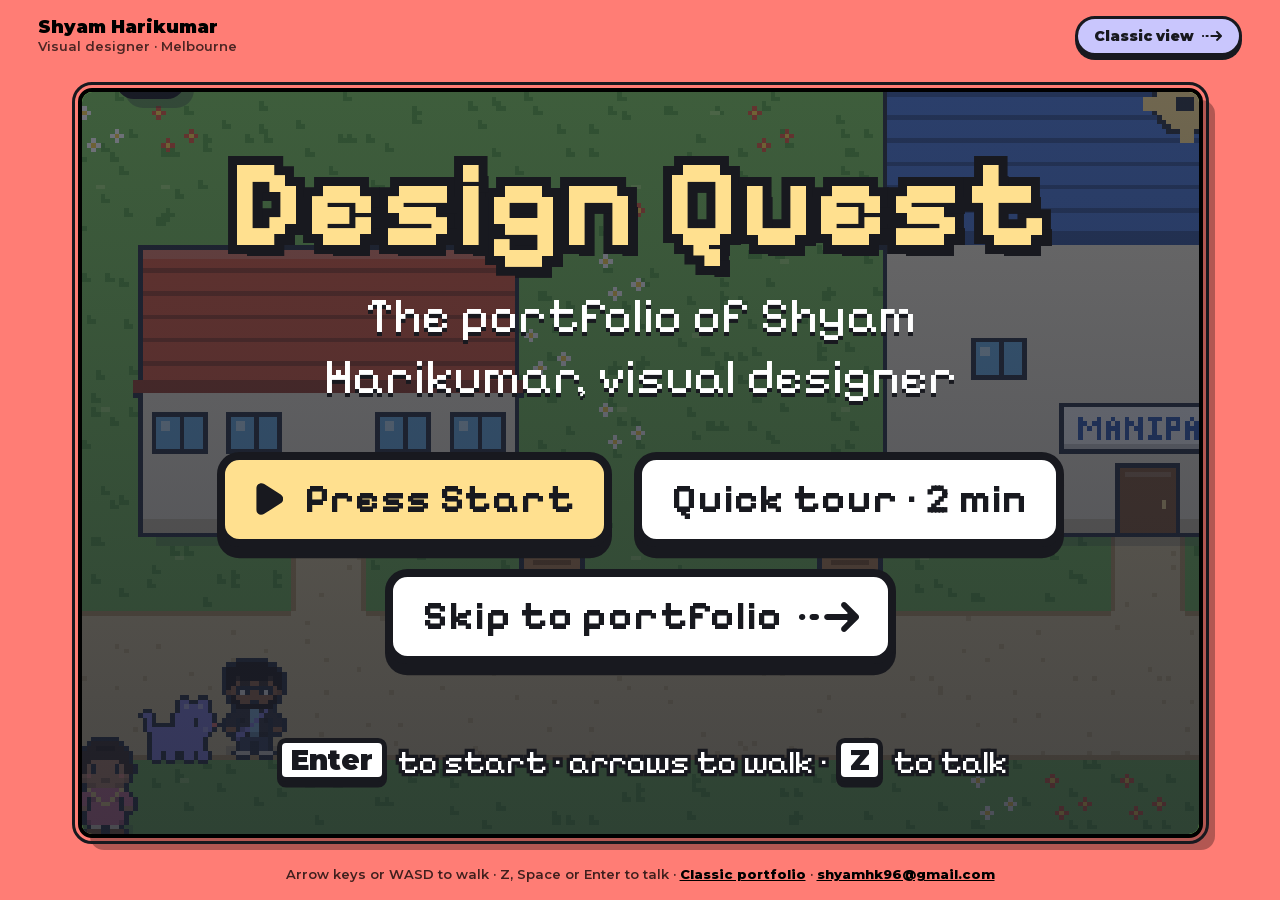
==== index.html @ b6334bf9 "V1" ====
<!doctype html>
<html lang="en">
<head>
  <meta charset="utf-8">
  <meta name="viewport" content="width=device-width, initial-scale=1">
  <title>Shyam Harikumar · Design Quest</title>
  <meta name="description" content="The portfolio of Shyam Harikumar, visual designer in Melbourne, as a top-down pixel-art RPG. Press Start to explore, or skip to the classic portfolio.">
  <meta property="og:title" content="Shyam Harikumar · Design Quest">
  <meta property="og:description" content="A visual designer's portfolio you can walk through. Press Start, or skip to the classic portfolio.">
  <link rel="preload" href="fonts/pixelify-latin.woff2" as="font" type="font/woff2" crossorigin>
  <link rel="preload" href="fonts/montserrat-latin.woff2" as="font" type="font/woff2" crossorigin>
  <link rel="icon" type="image/png" href="assets/favicon.png">
  <link rel="apple-touch-icon" href="assets/apple-touch-icon.png">
  <link rel="stylesheet" href="styles.css">
</head>
<body class="play-page">
  <header class="play-bar">
    <h1 class="play-name">Shyam Harikumar <span>Visual designer · Melbourne</span></h1>
    <a class="view-toggle view-toggle--inline" href="portfolio.html">Classic view <span class="ico-arrow" aria-hidden="true"></span></a>
  </header>

  <main class="play-main">
    <div class="rpg rpg--full" id="rpg" tabindex="0" aria-label="Design Quest, Shyam's portfolio as a game. Arrow keys or WASD to move, Z, Space or Enter to talk.">
      <div class="rpg__screen">
        <canvas width="240" height="160" aria-hidden="true"></canvas>
        <div class="rpg__place" aria-live="polite"><span class="rpg__place-name"></span><span class="rpg__place-years"></span></div>
        <div class="rpg__stamps" role="img"></div>
        <div class="rpg__dialog" hidden aria-live="polite">
          <span class="rpg__who"></span>
          <p class="rpg__text"></p>
          <span class="rpg__more" aria-hidden="true"><span class="ico ico--down" aria-hidden="true"></span></span>
        </div>
        <div class="rpg__title">
          <p class="rpg__logo">Design Quest</p>
          <p class="rpg__tag">The portfolio of Shyam Harikumar, visual designer</p>
          <div class="rpg__doors">
            <button class="rpg__door rpg__door--start" type="button"><span class="ico ico--right" aria-hidden="true"></span> Press Start</button>
            <a class="rpg__door rpg__door--skip" href="portfolio.html">Skip to portfolio <span class="ico-arrow" aria-hidden="true"></span></a>
          </div>
          <p class="rpg__keys"><kbd class="rpg__key">Enter</kbd> to start · arrows to walk · <kbd class="rpg__key">Z</kbd> to talk</p>
        </div>
        <div class="rpg__end" hidden>
          <p class="rpg__logo">Journey complete!</p>
          <p class="rpg__tag"><span class="rpg__end-count"></span> · 2015 <span class="ico-arrow" aria-hidden="true"></span> Now</p>
          <div class="rpg__end-actions">
            <a class="btn" href="portfolio.html#contact">Get in touch</a>
            <a class="btn" href="portfolio.html#work">See the work</a>
            <button class="btn rpg__replay" type="button">Play again</button>
          </div>
        </div>
      </div>
      <div class="rpg__pad" aria-hidden="true">
        <div class="rpg__dpad">
          <button type="button" tabindex="-1" data-pad="up" class="is-up"><span class="ico" aria-hidden="true"></span></button>
          <button type="button" tabindex="-1" data-pad="left" class="is-left"><span class="ico ico--left" aria-hidden="true"></span></button>
          <button type="button" tabindex="-1" data-pad="right" class="is-right"><span class="ico ico--right" aria-hidden="true"></span></button>
          <button type="button" tabindex="-1" data-pad="down" class="is-down"><span class="ico ico--down" aria-hidden="true"></span></button>
        </div>
        <button type="button" tabindex="-1" data-pad="a" class="rpg__a">A</button>
      </div>
    </div>
    <noscript><p class="play-noscript">This page is a small game. <a href="portfolio.html">View the classic portfolio</a> instead.</p></noscript>
  </main>

  <footer class="play-foot">
    <p>Arrow keys or WASD to walk · Z, Space or Enter to talk · <a href="portfolio.html">Classic portfolio</a> · <a href="mailto:shyamhk96@gmail.com">shyamhk96@gmail.com</a></p>
  </footer>

  <script src="sprites.js"></script>
  <script src="rpg.js"></script>
  <script>
    /* Front door: focus the game so Enter starts it right away */
    (function () {
      var rpg = document.getElementById('rpg');
      var start = document.querySelector('.rpg__door--start');
      try { rpg.focus({ preventScroll: true }); } catch (e) {}
      start.addEventListener('click', function (e) {
        e.stopPropagation();
        rpg.focus({ preventScroll: true });
        window.__designQuest && window.__designQuest.start();
      });
    })();
  </script>
</body>
</html>
---- styles.css ----
/* Shyam Harikumar — portfolio
   Built from the "Portfolio 2025 – Final" Figma file (1440px desktop frame).
   Every size is written in design pixels × --u, so the site matches Figma
   exactly at 1440px and scales down proportionally on smaller screens. */

@font-face {
  font-family: "Montserrat";
  font-style: normal;
  font-weight: 500 900;
  font-display: swap;
  src: url("fonts/montserrat-latin.woff2") format("woff2");
}

:root {
  --u: clamp(0.3px, calc((100vw - 40px) / 1180), 1px);

  --salmon: #ff7d75;
  --butter: #ffe08f;
  --cream: #fcf4d6;
  --ink: #18191f;
  --ink-2: #211814;
  --heading-grey: #3a3a3b;
  --lavender: #928cf8;
  --lilac: #c9c6fd;
  --novo-orange: #ff4f00;
  --white: #ffffff;

  --card-shadow: calc(19.5 * var(--u)) calc(16.2 * var(--u)) 0 0 rgba(52, 52, 51, 0.35);
  --page-shadow: calc(13.9 * var(--u)) calc(13.9 * var(--u)) 0 0 rgba(0, 0, 0, 0.35);
}

*,
*::before,
*::after { box-sizing: border-box; }

html { scroll-behavior: smooth; }
@media (prefers-reduced-motion: reduce) {
  html { scroll-behavior: auto; }
  *, *::before, *::after { transition: none !important; }
}

body {
  margin: 0;
  background: var(--salmon);
  color: #000;
  font-family: "Montserrat", system-ui, sans-serif;
  -webkit-font-smoothing: antialiased;
  overflow-x: hidden;
}

img { display: block; max-width: 100%; }
h1, h2, h3, p { margin: 0; }
a { color: inherit; }

:focus-visible {
  outline: 3px solid var(--ink);
  outline-offset: 4px;
  border-radius: 6px;
}

.skip {
  position: absolute; left: -9999px; top: 0;
  background: var(--white); padding: 8px 12px; z-index: 10;
}
.skip:focus { left: 8px; top: 8px; }

/* ---------- Buttons: chunky arcade-cabinet buttons ----------
   Rest: sits on a deep solid base (--depth).
   Hover: lights up lavender and hops with a springy overshoot.
   Press: slams all the way down instantly and squashes, then
   springs back on release. Arrows blink like "insert coin". */
.btn {
  --depth: max(4px, calc(6.5 * var(--u)));
  --spring: cubic-bezier(0.34, 1.8, 0.64, 1);
  position: relative;
  display: inline-flex;
  align-items: center;
  justify-content: center;
  gap: calc(22 * var(--u));
  width: calc(315 * var(--u));
  height: calc(76 * var(--u));
  padding: 0 calc(16 * var(--u));
  background: var(--white);
  border: calc(4 * var(--u)) solid var(--ink);
  border-radius: calc(11 * var(--u));
  box-shadow:
    0 var(--depth) 0 var(--ink),
    inset 0 calc(var(--depth) * -0.55) 0 rgba(24, 25, 31, 0.08);
  font: 900 calc(31.5 * var(--u)) / 1 "Montserrat", sans-serif;
  color: #000;
  text-decoration: none;
  white-space: nowrap;
  cursor: pointer;
  user-select: none;
  -webkit-tap-highlight-color: transparent;
  transition:
    transform 0.32s var(--spring),
    box-shadow 0.32s var(--spring),
    background-color 0.08s steps(1);
}
.btn:hover,
.btn:focus-visible {
  background: #c9c6fd;
  transform: translateY(calc(var(--depth) * -0.45));
  box-shadow:
    0 calc(var(--depth) * 1.45) 0 var(--ink),
    inset 0 calc(var(--depth) * -0.55) 0 rgba(24, 25, 31, 0.12);
  animation: arcade-hop 0.42s var(--spring);
}
.btn:active {
  background: #aaa5fb;
  transform: translateY(var(--depth)) scale(1.02, 0.96);
  box-shadow:
    0 0 0 var(--ink),
    inset 0 calc(var(--depth) * 0.5) 0 rgba(24, 25, 31, 0.14);
  animation: none;
  transition: none;
}
.btn:hover .btn__back,
.btn:focus-visible .btn__back { animation: arcade-blink 0.6s steps(1) infinite; }

@keyframes arcade-hop {
  0%   { transform: translateY(0); }
  40%  { transform: translateY(calc(var(--depth) * -0.9)); }
  100% { transform: translateY(calc(var(--depth) * -0.45)); }
}
@keyframes arcade-blink {
  0%, 100% { opacity: 1; }
  50%      { opacity: 0.2; }
}
@media (prefers-reduced-motion: reduce) {
  .btn, .btn .btn__back, .type-char::after { animation: none !important; }
}
.btn--wide { width: calc(360 * var(--u)); height: calc(78 * var(--u)); font-size: calc(32.5 * var(--u)); }
.btn__back {
  width: calc(30 * var(--u));
  height: auto;
  transform: rotate(-90deg);
}
.btn__next { transform: rotate(90deg); }

/* ---------- Outlined display headings ("Hey there, I'm Shyam.") ---------- */
.outlined {
  color: var(--white);
  font-weight: 800;
  -webkit-text-stroke: calc(7 * var(--u)) #000;
  paint-order: stroke fill;
  text-shadow: calc(2.5 * var(--u)) calc(3 * var(--u)) 0 #000;
  letter-spacing: 0.005em;
}

/* ---------- Home ---------- */
.nav {
  display: flex;
  justify-content: space-between;
  gap: calc(24 * var(--u));
  width: min(calc(100% - 32px), calc(1020 * var(--u)));
  margin: 0 auto;
  padding-top: calc(70 * var(--u));
}
.nav .btn { flex: 0 1 calc(315 * var(--u)); }

.stack {
  display: flex;
  flex-direction: column;
  align-items: center;
  padding: calc(77 * var(--u)) 0 calc(110 * var(--u));
}

.card {
  position: relative;
  width: calc(1020 * var(--u));
  background: var(--butter);
  border: calc(4.06 * var(--u)) solid #000;
  border-radius: calc(13 * var(--u));
  box-shadow: var(--card-shadow);
  scroll-margin-top: calc(40 * var(--u));
}
.card + .card { margin-top: calc(121 * var(--u)); }

/* Hero */
.hero {
  min-height: calc(772 * var(--u));
  padding: calc(145 * var(--u)) calc(52 * var(--u)) calc(78 * var(--u)) calc(44 * var(--u));
  display: grid;
  grid-template-columns: 1fr calc(400 * var(--u));
  grid-template-rows: auto auto;
  column-gap: calc(40 * var(--u));
  /* dot texture: 19.5px dots every 71.5px × 76.4px, 5% ink */
  background-image: radial-gradient(circle at center, rgba(33, 24, 20, 0.05) calc(9.75 * var(--u)), transparent calc(10.25 * var(--u)));
  background-size: calc(71.5 * var(--u)) calc(76.4 * var(--u));
  background-position: calc(-26 * var(--u)) calc(-8 * var(--u));
}
.hero__text { align-self: center; }
.hero__title {
  font-size: calc(74.2 * var(--u));
  line-height: 1.22;
}
.hero__title > span { display: block; white-space: nowrap; }

/* Typing effect: letters keep their space while hidden, so nothing shifts */
.type-char { position: relative; }
.hero__title.is-typing .type-char:not(.is-shown) { visibility: hidden; }
.type-char.is-caret::after {
  content: "";
  position: absolute;
  left: calc(100% + 0.08em);
  top: 0.14em;
  width: 0.2em;
  height: 0.86em;
  background: var(--white);
  border: calc(3.5 * var(--u)) solid #000;
  box-shadow: calc(2.5 * var(--u)) calc(3 * var(--u)) 0 #000;
  animation: caret-blink 0.9s steps(1) infinite;
}
@keyframes caret-blink { 0%, 100% { opacity: 1; } 50% { opacity: 0; } }
.hero__title.is-typing .type-char.is-caret::after { animation: none; }
.hero__sub {
  margin-top: calc(40 * var(--u));
  font-weight: 700;
  font-size: calc(26.1 * var(--u));
  line-height: 1.22;
}
/* Signature squircle: photo clipped to a squircle, a lavender squircle
   offset behind it, both with the site's black outline. */
.hero__photo {
  display: block;
  width: calc(400 * var(--u));
  height: calc(400 * var(--u));
  overflow: visible;
  align-self: center;
}
.hero__photo-back { fill: var(--lavender); stroke: #000; stroke-width: 4; stroke-linejoin: round; }
.hero__photo-edge { fill: none; stroke: #000; stroke-width: 4; stroke-linejoin: round; }

/* Peekaboo cat along the bottom edge of the hero card */
.hero { overflow: hidden; }
.peek-cat {
  --tilt: 0deg;
  position: absolute;
  bottom: 0;
  left: 10%;
  z-index: 1;
  width: max(58px, calc(96 * var(--u)));
  height: max(58px, calc(96 * var(--u)));
  transform: translateY(105%);
  pointer-events: none;
  cursor: pointer;
}
.peek-cat__svg { display: block; width: 100%; height: 100%; transform: rotate(var(--tilt)); transform-origin: 50% 100%; overflow: visible; }
.peek-cat .cat-eyes-happy { opacity: 0; }
.peek-cat.is-peeking { pointer-events: auto; animation: cat-peek 3.4s cubic-bezier(0.34, 1.4, 0.64, 1) forwards; }
.peek-cat.is-peeking .cat-eyes-open { animation: cat-look 3.4s ease-in-out forwards; transform-box: fill-box; transform-origin: center; }
.peek-cat__bubble {
  position: absolute;
  left: 50%;
  top: -30%;
  margin-left: -2.2em;
  padding: 3px 9px;
  background: var(--white);
  border: 2.5px solid #000;
  border-radius: 10px;
  box-shadow: 2px 3px 0 #000;
  font-weight: 900;
  font-size: max(11px, calc(15 * var(--u)));
  white-space: nowrap;
  opacity: 0;
  transform: scale(0.4);
  transform-origin: 50% 100%;
}
/* clicked: says meow and ducks out fast */
.peek-cat.is-shy { animation: cat-duck 0.9s cubic-bezier(0.5, 0, 0.7, 0.4) forwards; }
.peek-cat.is-shy .cat-eyes-open { opacity: 0; }
.peek-cat.is-shy .cat-eyes-happy { opacity: 1; }
.peek-cat.is-shy .peek-cat__bubble { animation: bubble-pop 0.9s ease-out forwards; }

@keyframes cat-peek {
  0%   { transform: translateY(105%); }
  14%  { transform: translateY(24%); }
  20%  { transform: translateY(30%); }
  78%  { transform: translateY(30%); }
  84%  { transform: translateY(22%); }
  100% { transform: translateY(105%); }
}
@keyframes cat-look {
  0%, 26%   { transform: translate(0, 0) scaleY(1); }
  34%, 44%  { transform: translate(-3px, 0) scaleY(1); }
  52%, 60%  { transform: translate(3px, 0) scaleY(1); }
  64%       { transform: translate(0, 0) scaleY(1); }
  66%       { transform: translate(0, 0) scaleY(0.1); }
  68%, 100% { transform: translate(0, 0) scaleY(1); }
}
@keyframes cat-duck {
  0%   { transform: translateY(30%); }
  35%  { transform: translateY(18%); }
  100% { transform: translateY(105%); }
}
@keyframes bubble-pop {
  0%   { opacity: 0; transform: scale(0.4); }
  20%  { opacity: 1; transform: scale(1.05); }
  70%  { opacity: 1; transform: scale(1); }
  100% { opacity: 0; transform: scale(1) translateY(-6px); }
}
.hero__cta { position: relative; z-index: 2; }
.hero__text, .hero__photo { position: relative; z-index: 2; }

.hero__cta {
  grid-column: 1 / -1;
  justify-self: center;
  margin-top: calc(84 * var(--u));
  margin-left: calc(12 * var(--u));
}

/* About + experience */
.about {
  padding: calc(60 * var(--u)) calc(70 * var(--u)) calc(61 * var(--u)) calc(46 * var(--u));
  display: flex;
  flex-direction: column;
}
.section-title {
  font-size: calc(48.7 * var(--u));
  line-height: 1.2;
}
.about__bio {
  margin-top: calc(20 * var(--u));
  max-width: calc(896 * var(--u));
  font-weight: 600;
  font-size: calc(22.7 * var(--u));
  line-height: 1.3;
}
.about .section-title + .timeline { margin-top: calc(26 * var(--u)); }
.about__bio + .section-title { margin-top: calc(66 * var(--u)); }
.timeline + .section-title { margin-top: calc(62 * var(--u)); }
.timeline {
  list-style: none;
  margin: 0;
  padding: 0;
  display: flex;
  flex-direction: column;
  gap: calc(43 * var(--u));
}
.timeline li {
  position: relative;
  padding-left: calc(32 * var(--u));
}
.timeline li::before {
  content: "";
  position: absolute;
  left: 0;
  top: calc(17 * var(--u));
  width: calc(17 * var(--u));
  height: calc(17 * var(--u));
  background: url("assets/squircle.svg") center / contain no-repeat;
}
.timeline h3 {
  font-weight: 800;
  font-size: calc(39 * var(--u));
  line-height: 1.22;
}
.timeline p {
  margin-top: calc(18 * var(--u));
  font-weight: 600;
  font-size: calc(26 * var(--u));
  line-height: 1.22;
}
.about__cta { align-self: center; margin-top: calc(100 * var(--u)); }

/* Work */
.work {
  padding: calc(70 * var(--u)) 0 calc(96 * var(--u));
  display: flex;
  flex-direction: column;
  align-items: center;
  gap: calc(50 * var(--u));
}
.project {
  width: calc(849 * var(--u));
  min-height: calc(601 * var(--u));
  background: var(--cream);
  border: calc(3.17 * var(--u)) solid var(--ink);
  border-bottom-width: calc(7.92 * var(--u));
  border-radius: calc(12.7 * var(--u));
  padding: calc(34 * var(--u)) calc(16 * var(--u)) calc(36 * var(--u));
  display: flex;
  flex-direction: column;
  align-items: center;
  text-align: center;
}
.project__title {
  font-weight: 800;
  font-size: calc(42.8 * var(--u));
  line-height: 1.1;
  color: var(--ink);
  white-space: normal; text-wrap: balance;
}
.project__rule {
  width: calc(393 * var(--u));
  height: calc(4.75 * var(--u));
  margin-top: calc(18 * var(--u));
  border-radius: calc(12.7 * var(--u));
  background: #000;
}
.project__art {
  flex: 1;
  width: 100%;
  min-height: calc(280 * var(--u));
  display: flex;
  align-items: center;
  justify-content: center;
}
.project__desc {
  font-weight: 600;
  font-size: calc(28.5 * var(--u));
  line-height: 1.1;
}
.project .btn { margin-top: calc(34 * var(--u)); }

.art-novo { width: calc(445.4 * var(--u)); }
.art-elo {
  display: flex;
  align-items: center;
  justify-content: space-between;
  width: calc(700 * var(--u));
}
.art-elo__old { width: calc(147.5 * var(--u)); }
.art-elo__arrow { width: calc(100 * var(--u)); }
.art-elo__new { width: calc(164 * var(--u)); }
.art-1w { width: calc(514.7 * var(--u)); }

.to-top { margin-top: calc(120 * var(--u)); }

/* Contact */
.contact {
  padding: calc(60 * var(--u)) calc(70 * var(--u)) calc(70 * var(--u)) calc(46 * var(--u));
}
.contact__lead {
  margin-top: calc(20 * var(--u));
  max-width: calc(820 * var(--u));
  font-weight: 600;
  font-size: calc(22.7 * var(--u));
  line-height: 1.3;
}
.contact__row {
  margin-top: calc(44 * var(--u));
  display: flex;
  flex-wrap: wrap;
  gap: calc(28 * var(--u));
}
.contact__row { align-items: center; }
.contact__email {
  display: inline-flex;
  align-items: center;
  height: calc(76 * var(--u));
  padding: 0 calc(28 * var(--u));
  background: var(--cream);
  border: calc(4.66 * var(--u)) dashed var(--ink);
  border-radius: calc(12.4 * var(--u));
  font-weight: 800;
  font-size: calc(32 * var(--u));
  user-select: all;
  overflow-wrap: anywhere;
}
.contact__row .btn { width: auto; padding: 0 calc(34 * var(--u)); font-size: calc(27 * var(--u)); }
.contact__note { min-height: 1.3em; margin-top: calc(12 * var(--u)); font-weight: 600; font-size: max(13px, calc(20 * var(--u))); }
.contact__note:empty { display: none; }
.contact__meta {
  margin-top: calc(36 * var(--u));
  font-weight: 700;
  font-size: calc(26 * var(--u));
}

.footer {
  padding: 0 16px calc(60 * var(--u));
  display: flex;
  flex-direction: column;
  align-items: center;
  gap: 12px;
  font-weight: 600;
  font-size: max(13px, calc(18 * var(--u)));
}
/* ---------- Coin slot (opens Squircle Runner) ---------- */
.coinslot {
  display: flex;
  flex-direction: column;
  align-items: center;
  gap: 32px;
  padding: 6px 10px 4px;
  background: none;
  border: 0;
  border-radius: 14px;
  color: #000;
  font: inherit;
  cursor: pointer;
  -webkit-tap-highlight-color: transparent;
}
.coinslot__label {
  position: relative;
  height: 1.2em;
  font-weight: 900;
  font-size: 13px;
  letter-spacing: 0.16em;
  text-transform: uppercase;
}
.coinslot__insert { animation: caret-blink 1.1s steps(1) infinite; }
.coinslot__credit { position: absolute; left: 50%; top: 0; transform: translateX(-50%); white-space: nowrap; opacity: 0; color: var(--ink); }
.coinslot__machine { position: relative; display: block; width: 180px; height: 124px; }
.coinslot__cat {
  position: absolute; left: 44px; top: -14px; width: 76px; height: 76px;
  transition: transform 0.35s cubic-bezier(0.34, 1.8, 0.64, 1);
}
.coinslot__cat .cat-eyes-open { transition: transform 0.2s ease; }
.coinslot__cat .cat-eyes-happy { opacity: 0; }
.coinslot__plate { position: absolute; left: 36px; top: 30px; width: 92px; height: 96px; z-index: 1; }
.coinslot__slot { transition: fill 0.1s steps(1); }
.coinslot__coin {
  position: absolute; left: 132px; top: 56px; width: 44px; height: 44px; z-index: 2;
  animation: coin-bob 1.6s ease-in-out infinite;
}

.coinslot:hover .coinslot__coin,
.coinslot:focus-visible .coinslot__coin { animation: coin-itch 0.5s ease-in-out infinite; }
.coinslot:hover .cat-eyes-open,
.coinslot:focus-visible .cat-eyes-open { transform: translate(2px, 1px); }
.coinslot:hover .coinslot__cat,
.coinslot:focus-visible .coinslot__cat { transform: translateY(-4px); }

.coinslot.is-inserting .coinslot__coin { animation: coin-insert 0.62s cubic-bezier(0.5, 0, 0.6, 1) forwards; }
.coinslot.is-inserting .coinslot__insert { animation: none; opacity: 0; }
.coinslot.is-credit .coinslot__credit { opacity: 1; animation: caret-blink 0.25s steps(1) 3; }
.coinslot.is-credit .coinslot__slot { fill: var(--lavender); }
.coinslot.is-credit .coinslot__cat { transform: translateY(-18px) rotate(-4deg); }
.coinslot.is-credit .cat-eyes-open { opacity: 0; }
.coinslot.is-credit .cat-eyes-happy { opacity: 1; }
.coinslot.is-returning .coinslot__coin { animation: coin-return 0.55s cubic-bezier(0.34, 1.8, 0.64, 1); }

@keyframes coin-bob {
  0%, 100% { transform: translateY(0) rotate(0); }
  50% { transform: translateY(-5px) rotate(6deg); }
}
@keyframes coin-itch {
  0%, 100% { transform: translate(-6px, -3px) rotate(-10deg); }
  50% { transform: translate(-10px, -5px) rotate(4deg); }
}
@keyframes coin-insert {
  0%   { transform: translate(0, 0) rotate(0) scale(1, 1); opacity: 1; }
  40%  { transform: translate(-70px, -34px) rotate(-12deg) scale(1, 1); opacity: 1; }
  58%  { transform: translate(-70px, -30px) rotate(0) scale(0.14, 1); opacity: 1; }
  100% { transform: translate(-70px, 10px) rotate(0) scale(0.14, 0.2); opacity: 0; }
}
@keyframes coin-return {
  0%   { transform: translate(-70px, 10px) scale(0.3); opacity: 0; }
  100% { transform: translate(0, 0) scale(1); opacity: 1; }
}
@media (prefers-reduced-motion: reduce) {
  .coinslot *, .coinslot { animation: none !important; transition: none !important; }
}

/* ---------- Squircle Runner pop-up ---------- */
.arcade {
  width: min(780px, calc(100vw - 32px));
  max-width: none;
  padding: 18px 20px 16px;
  background: var(--butter);
  color: #000;
  border: 4px solid #000;
  border-radius: 14px;
  box-shadow: 12px 12px 0 0 rgba(0, 0, 0, 0.35);
}
.arcade::backdrop { background: rgba(24, 25, 31, 0.55); }
.arcade__head {
  display: flex;
  align-items: center;
  justify-content: space-between;
  gap: 12px;
  margin-bottom: 14px;
}
.arcade__title { font-size: clamp(22px, 4vw, 32px); -webkit-text-stroke: 5px #000; }
.arcade .arcade__close { width: auto; min-width: 0; height: 42px; padding: 0 18px; font-size: 16px; border-width: 3px; border-radius: 9px; --depth: 4px; }
.arcade__screen {
  display: block;
  width: 100%;
  aspect-ratio: 720 / 270;
  border: 3px solid #000;
  border-radius: 10px;
  background: var(--butter);
  touch-action: none;
  cursor: pointer;
  background: #4ec0ca;
}
.arcade__screen:focus-visible { outline: 3px solid var(--ink); outline-offset: 3px; }
.arcade__help { margin-top: 12px; font-weight: 600; font-size: 14px; line-height: 1.4; }

/* ---------- Case study pages ---------- */
.case {
  width: calc(1176 * var(--u));
  margin: 0 auto;
  padding: calc(67 * var(--u)) 0 calc(140 * var(--u));
}
.case__top { margin-left: calc(-3 * var(--u)); }
.sheet {
  margin-top: calc(106 * var(--u));
  width: calc(1169 * var(--u));
  background: var(--white);
  border: calc(4.63 * var(--u)) solid var(--ink-2);
  border-radius: calc(14.8 * var(--u));
  box-shadow: var(--page-shadow);
  padding: calc(59 * var(--u)) calc(30 * var(--u)) calc(110 * var(--u)) calc(30 * var(--u));
}
.sheet__title {
  margin-left: calc(-4 * var(--u));
  font-weight: 800;
  font-size: calc(51.9 * var(--u));
  line-height: 1.22;
  color: var(--heading-grey);
}
.sheet p {
  font-weight: 500;
  font-size: calc(25.9 * var(--u));
  line-height: 1.3;
  max-width: calc(1108 * var(--u));
}
.sheet__title + p { margin-top: calc(32 * var(--u)); }
.sheet h2 {
  margin-top: calc(58 * var(--u));
  font-weight: 600;
  font-size: calc(44.5 * var(--u));
  line-height: 1.3;
}
.sheet h2 + p { margin-top: calc(28 * var(--u)); }
.sheet .caption {
  text-align: center;
  font-weight: 600;
  font-size: calc(44.5 * var(--u));
  line-height: 1.3;
  max-width: none;
}
.case__bottom {
  display: flex;
  justify-content: center;
  flex-wrap: wrap;
  gap: calc(28 * var(--u));
  margin-top: calc(73 * var(--u));
}

/* Novo */
.competitors {
  margin: calc(56 * var(--u)) auto 0;
  width: calc(842 * var(--u));
  display: grid;
  grid-template-columns: 1fr 1fr;
  row-gap: calc(34 * var(--u));
  column-gap: calc(40 * var(--u));
}
.competitors figure {
  margin: 0;
  display: flex;
  flex-direction: column;
  align-items: center;
  justify-content: flex-end;
  gap: calc(10 * var(--u));
}
.competitors figcaption {
  font-weight: 600;
  font-size: calc(24.9 * var(--u));
  line-height: 1.8;
}
.competitors .c-google img { width: calc(137 * var(--u)); }
.competitors .c-inshorts img { width: calc(470 * var(--u)); }
.competitors .c-flipboard img { width: calc(447 * var(--u)); }
.competitors .c-apple img { width: calc(130 * var(--u)); }

.initial-logos {
  margin: calc(90 * var(--u)) auto 0;
  width: calc(725 * var(--u));
  display: grid;
  grid-template-columns: 1fr 1fr;
  column-gap: calc(179 * var(--u));
  row-gap: calc(143 * var(--u));
  align-items: center;
}
.initial-logos img { width: 100%; }

.final-logos {
  margin: calc(84 * var(--u)) auto 0;
  display: flex;
  flex-direction: column;
  align-items: center;
  gap: calc(61 * var(--u));
}
.final-logos div {
  width: calc(422.6 * var(--u));
  height: calc(167.8 * var(--u));
  display: flex;
  align-items: center;
  justify-content: center;
}
.final-logos .is-outline { border: calc(3.13 * var(--u)) solid var(--novo-orange); }
.final-logos .is-filled { background: var(--novo-orange); }
.final-logos img { width: calc(340.6 * var(--u)); }

/* Impact tiles (metrics from the PDF case studies) */
.impact {
  margin-top: calc(36 * var(--u));
  display: grid;
  grid-template-columns: 1fr 1fr;
  gap: calc(36 * var(--u));
}
.stat {
  background: var(--butter);
  border: calc(3.17 * var(--u)) solid var(--ink);
  border-bottom-width: calc(7.92 * var(--u));
  border-radius: calc(12.7 * var(--u));
  padding: calc(30 * var(--u)) calc(32 * var(--u)) calc(34 * var(--u));
}
.stat__big {
  display: block;
  font-size: calc(74 * var(--u));
  line-height: 1.1;
}
.sheet .stat p { margin-top: calc(16 * var(--u)); font-weight: 600; font-size: calc(24 * var(--u)); }

/* 1Weather */
.w-logo { width: calc(647 * var(--u)); margin: calc(72 * var(--u)) auto 0; }
.walls {
  margin: calc(90 * var(--u)) auto 0;
  width: calc(1032 * var(--u));
  display: grid;
  grid-template-columns: 1fr 1fr;
  gap: calc(10 * var(--u));
}
.walls img {
  width: 100%;
  aspect-ratio: 511 / 287;
  object-fit: cover;
  box-shadow: 0 0 calc(18.6 * var(--u)) calc(8.1 * var(--u)) rgba(0, 0, 0, 0.05);
}
.posters {
  margin: calc(152 * var(--u)) auto 0;
  display: grid;
  grid-template-columns: repeat(3, 1fr);
  gap: calc(37 * var(--u));
}
.posters img {
  width: 100%;
  aspect-ratio: 345 / 489;
  object-fit: cover;
  box-shadow: 0 0 calc(5.8 * var(--u)) 0 rgba(0, 0, 0, 0.25);
}

/* Elo Live */
.elo-old { width: calc(720 * var(--u)); margin: calc(78 * var(--u)) auto 0; }
.elo-new { width: calc(850 * var(--u)); margin: calc(50 * var(--u)) auto 0; }
.elo-variants { width: calc(1065 * var(--u)); margin: calc(66 * var(--u)) auto 0; }
.sheet .caption { margin-top: calc(40 * var(--u)); }

/* ---------- Phones ---------- */
@media (max-width: 700px) {
  :root { --u: calc((100vw - 32px) / 1020); }

  .nav { padding: 20px 0 0; gap: 8px; width: calc(100% - 32px); }
  .nav .btn { flex: 1 1 0; min-width: 0; width: auto; height: 40px; font-size: 12.5px; border-width: 3px; border-radius: 10px; padding: 0 6px; }

  .stack { padding: 28px 16px 56px; }
  .card { width: 100%; border-width: 3px; border-radius: 12px; box-shadow: 8px 7px 0 0 rgba(52, 52, 51, 0.35); }
  .card + .card { margin-top: 40px; }

  .btn { width: auto; min-width: 170px; max-width: 100%; height: 46px; font-size: 17px; border-width: 2.5px; border-radius: 9px; padding: 0 20px; --depth: 4px; gap: 10px; }
  .btn--wide { width: auto; height: 46px; font-size: 17px; }
  .btn__back { width: 13px; }

  .outlined { -webkit-text-stroke: 5px #000; text-shadow: 2px 2px 0 #000; }

  .hero {
    min-height: 0;
    padding: 28px 20px 30px;
    grid-template-columns: 1fr;
    row-gap: 28px;
    background-size: 36px 38px;
    background-image: radial-gradient(circle at center, rgba(33, 24, 20, 0.05) 5px, transparent 5.5px);
  }
  .hero__photo { order: -1; width: 230px; height: 230px; justify-self: center; }
  .hero__title { font-size: 40px; text-align: center; }
  .type-char.is-caret::after { border-width: 2px; box-shadow: 1.5px 1.5px 0 #000; }
  .hero__sub { font-size: 16px; margin-top: 14px; text-align: center; }
  .hero__cta { margin: 6px 0 0; }

  .about, .contact { padding: 26px 20px 30px; }
  .section-title { font-size: 30px; }
  .about__bio, .contact__lead { font-size: 15px; margin-top: 12px; }
  .about__bio + .section-title, .timeline + .section-title { margin-top: 34px; }
  .about .section-title + .timeline { margin-top: 16px; }
  .timeline { gap: 20px; }
  .timeline li { padding-left: 20px; }
  .timeline li::before { top: 7px; width: 11px; height: 11px; }
  .timeline h3 { font-size: 20px; }
  .timeline p { font-size: 14px; margin-top: 4px; }
  .about__cta { margin-top: 34px; }

  .work { padding: 20px 14px 24px; gap: 20px; }
  .project { width: 100%; min-height: 0; padding: 22px 14px 24px; border-width: 2.5px; border-bottom-width: 6px; border-radius: 10px; }
  .project__title { font-size: 20px; white-space: normal; }
  .project__rule { width: 60%; height: 3px; margin-top: 12px; }
  .project__art { min-height: 150px; }
  .art-novo { width: 62%; }
  .art-elo { width: 86%; }
  .art-1w { width: 72%; }
  .project__desc { font-size: 15px; line-height: 1.3; }
  .project .btn { margin-top: 18px; }
  .to-top { margin-top: 44px; }

  .contact__row { gap: 12px; margin-top: 22px; }
  .contact__row .btn { font-size: 15px; min-width: 0; padding: 0 18px; }
  .contact__email { height: auto; min-height: 44px; padding: 10px 14px; border-width: 2.5px; border-radius: 10px; font-size: 16px; }
  .contact__meta { font-size: 15px; margin-top: 18px; }

  .case { width: auto; padding: 20px 16px 56px; }
  .case__top { margin: 0; }
  .sheet { width: 100%; margin-top: 24px; border-width: 3px; border-radius: 12px; box-shadow: 7px 7px 0 0 rgba(0, 0, 0, 0.35); padding: 26px 18px 44px; }
  .sheet__title { font-size: 26px; margin-left: 0; }
  .sheet p { font-size: 15px; }
  .sheet__title + p { margin-top: 14px; }
  .sheet h2 { font-size: 22px; margin-top: 32px; }
  .sheet h2 + p { margin-top: 10px; }
  .sheet .caption { font-size: 20px; margin-top: 16px; }

  .competitors { width: 100%; margin-top: 28px; row-gap: 24px; column-gap: 16px; }
  .competitors figcaption { font-size: 13px; }
  .competitors .c-google img { width: 64px; }
  .competitors .c-inshorts img { width: 100%; }
  .competitors .c-flipboard img { width: 100%; }
  .competitors .c-apple img { width: 60px; }
  .initial-logos { width: 100%; column-gap: 28px; row-gap: 36px; margin-top: 30px; }
  .final-logos { gap: 22px; margin-top: 28px; }
  .final-logos div { width: 220px; height: 88px; }
  .final-logos .is-outline { border-width: 2px; }
  .final-logos img { width: 178px; }

  .impact { grid-template-columns: 1fr; gap: 14px; margin-top: 16px; }
  .stat { padding: 16px 18px 18px; border-width: 2.5px; border-bottom-width: 6px; border-radius: 10px; }
  .stat__big { font-size: 38px; }
  .sheet .stat p { font-size: 14px; margin-top: 6px; }

  .w-logo { width: 78%; margin-top: 30px; }
  .walls { width: 100%; margin-top: 32px; gap: 6px; }
  .posters { margin-top: 36px; gap: 10px; }

  .elo-old { width: 88%; margin-top: 34px; }
  .elo-new { width: 100%; margin-top: 20px; }
  .elo-variants { width: 100%; margin-top: 28px; }

  .case__bottom { margin-top: 32px; gap: 12px; }
  .case__bottom .btn { min-width: 0; flex: 1 1 0; padding: 0 12px; font-size: 16px; }
}

/* ---------- Game Lab ---------- */
.lab { display: flex; flex-direction: column; align-items: center; }
.lab .case__top { align-self: flex-start; }
.lab .card { width: 100%; max-width: calc(1100 * var(--u)); }
.lab-head {
  margin-top: calc(80 * var(--u));
  padding: calc(48 * var(--u)) calc(56 * var(--u)) calc(56 * var(--u));
  background-image: radial-gradient(circle at center, rgba(33, 24, 20, 0.05) calc(9.75 * var(--u)), transparent calc(10.25 * var(--u)));
  background-size: calc(71.5 * var(--u)) calc(76.4 * var(--u));
}
.lab-kicker { font-weight: 900; font-size: max(12px, calc(18 * var(--u))); letter-spacing: 0.16em; text-transform: uppercase; }
.lab-title { margin-top: calc(8 * var(--u)); font-size: calc(96 * var(--u)); line-height: 1.1; }
.lab-intro { margin-top: calc(24 * var(--u)); max-width: 34em; font-weight: 600; font-size: calc(24 * var(--u)); line-height: 1.4; text-wrap: pretty; }
.lab .card + .card { margin-top: calc(72 * var(--u)); }
.exp { padding: calc(44 * var(--u)) calc(48 * var(--u)) calc(52 * var(--u)); background: var(--cream); }
.exp__top { display: flex; align-items: center; gap: calc(24 * var(--u)); margin-bottom: calc(32 * var(--u)); }
.exp__num {
  flex: none;
  display: grid; place-items: center;
  width: calc(84 * var(--u)); height: calc(84 * var(--u));
  background: url("assets/monogram-bg.svg") center / contain no-repeat;
  font-weight: 900; font-size: calc(30 * var(--u));
}
.exp__title { font-weight: 800; font-size: calc(48 * var(--u)); line-height: 1.1; color: var(--ink); }
.exp__tags { list-style: none; margin: calc(10 * var(--u)) 0 0; padding: 0; display: flex; flex-wrap: wrap; gap: 8px; }
.exp__tags li {
  padding: 4px 12px;
  background: var(--white);
  border: 2.5px solid #000;
  border-radius: 999px;
  font-weight: 700;
  font-size: max(12px, calc(16 * var(--u)));
}
.arcade--inline { width: auto; padding: 0; background: none; border: 0; box-shadow: none; border-radius: 0; }
.arcade--inline .arcade__screen { box-shadow: calc(8 * var(--u)) calc(8 * var(--u)) 0 0 rgba(0, 0, 0, 0.3); }
.arcade--inline .arcade__help { font-size: max(13px, calc(17 * var(--u))); }
.exp__notes {
  margin-top: calc(40 * var(--u));
  display: grid;
  grid-template-columns: repeat(3, 1fr);
  gap: calc(28 * var(--u));
}
.note {
  padding: calc(24 * var(--u)) calc(26 * var(--u)) calc(28 * var(--u));
  background: var(--white);
  border: 3px solid var(--ink);
  border-bottom-width: 6px;
  border-radius: 12px;
}
.note h3 { font-weight: 900; font-size: max(17px, calc(24 * var(--u))); }
.note p { margin-top: 10px; font-weight: 500; font-size: max(14px, calc(18 * var(--u))); line-height: 1.5; }
.exp--next { background: var(--butter); }
.exp__slot {
  display: grid; place-items: center; gap: 10px;
  min-height: calc(220 * var(--u));
  padding: 24px;
  border: 3px dashed rgba(24, 25, 31, 0.5);
  border-radius: 18px;
  text-align: center;
  font-weight: 600;
  font-size: max(14px, calc(20 * var(--u)));
}
.exp__slot-label { font-weight: 900; letter-spacing: 0.16em; text-transform: uppercase; animation: caret-blink 1.1s steps(1) infinite; }

/* Game Lab teaser card on the home page */
.project--lab { background: var(--lilac, #c9c6fd); }
.art-lab { display: flex; align-items: flex-end; justify-content: center; gap: calc(28 * var(--u)); }
.art-lab .lab-cat { width: calc(140 * var(--u)); height: calc(140 * var(--u)); }
.art-lab .lab-coin { width: calc(70 * var(--u)); height: calc(70 * var(--u)); margin-bottom: calc(10 * var(--u)); animation: coin-bob 1.6s ease-in-out infinite; }

@media (max-width: 800px) {
  .exp__notes { grid-template-columns: 1fr; gap: 14px; }
}
@media (max-width: 700px) {
  .lab-head { margin-top: 24px; padding: 24px 20px 28px; background-size: 36px 38px; background-image: radial-gradient(circle at center, rgba(33, 24, 20, 0.05) 5px, transparent 5.5px); }
  .lab-kicker { font-size: 12px; }
  .lab-title { font-size: 44px; -webkit-text-stroke: 5px #000; }
  .lab-intro { font-size: 15px; margin-top: 12px; }
  .lab .card + .card { margin-top: 32px; }
  .exp { padding: 20px 16px 24px; }
  .exp__top { gap: 12px; margin-bottom: 16px; }
  .exp__num { width: 52px; height: 52px; font-size: 18px; }
  .exp__title { font-size: 24px; }
  .exp__notes { margin-top: 20px; }
  .note { padding: 16px 16px 18px; }
  .art-lab .lab-cat { width: 84px; height: 84px; }
  .art-lab .lab-coin { width: 42px; height: 42px; }
}
.lab-cat .cat-eyes-happy { opacity: 0; }

/* ---------- Design Quest (pixel RPG) ---------- */
@font-face {
  font-family: "Pixelify Sans";
  font-style: normal;
  font-weight: 400 700;
  font-display: swap;
  src: url("fonts/pixelify-latin.woff2") format("woff2");
}
.rpg { outline: none; }
.rpg__screen {
  position: relative;
  container-type: inline-size;
  aspect-ratio: 3 / 2;
  border: 3px solid #000;
  border-radius: 10px;
  overflow: hidden;
  background: #7cc85c;
  box-shadow: calc(8 * var(--u)) calc(8 * var(--u)) 0 0 rgba(0, 0, 0, 0.3);
  font-family: "DQ Digits", "Pixelify Sans", "Montserrat", monospace;
  cursor: pointer;
}
.rpg:focus-visible .rpg__screen { outline: 3px solid var(--ink); outline-offset: 3px; }
.rpg canvas { display: block; width: 100%; height: 100%; image-rendering: pixelated; image-rendering: crisp-edges; }
.rpg__place {
  position: absolute; left: 3cqw; top: 3cqw;
  display: flex; flex-direction: column;
  padding: 1.2cqw 2.4cqw 1.4cqw;
  background: var(--cream);
  border: 0.8cqw solid var(--ink);
  border-radius: 1.6cqw;
  box-shadow: 0.8cqw 0.8cqw 0 rgba(40, 48, 64, 0.35);
  transform: translateY(-160%);
  transition: transform 0.35s cubic-bezier(0.34, 1.5, 0.64, 1);
  pointer-events: none;
}
.rpg__place.is-on { transform: translateY(0); }
.rpg__place-name { font-weight: 700; font-size: 4.2cqw; line-height: 1.1; color: var(--ink); }
.rpg__place-years { font-size: 3cqw; color: #5a6078; }
.rpg__stamps { position: absolute; right: 3cqw; top: 3cqw; display: flex; gap: 0.9cqw; pointer-events: none; }
.rpg__stamp {
  width: 3.4cqw; height: 3.4cqw;
  background: rgba(255, 255, 255, 0.55);
  border: 0.55cqw solid var(--ink);
  border-radius: 1.1cqw;
}
.rpg__stamp.is-got { background: var(--lavender); }
.rpg__stamp.is-new { animation: stamp-pop 0.6s cubic-bezier(0.34, 1.8, 0.64, 1); }
@keyframes stamp-pop { 0% { transform: scale(0.2) rotate(-40deg); } 100% { transform: scale(1) rotate(0); } }
.rpg__dialog {
  position: absolute; left: 2.5cqw; right: 2.5cqw; bottom: 2.5cqw;
  min-height: 21cqw;
  padding: 3.2cqw 4cqw 3cqw;
  background: #fbfaf6;
  border: 0.9cqw solid var(--ink);
  border-radius: 2cqw;
  box-shadow: inset 0 0 0 0.7cqw var(--lilac), 0.8cqw 0.8cqw 0 rgba(40, 48, 64, 0.35);
}
.rpg__who {
  position: absolute; left: 3cqw; top: -4.6cqw;
  padding: 0.6cqw 2cqw;
  background: var(--lavender);
  border: 0.7cqw solid var(--ink);
  border-radius: 1.4cqw;
  font-weight: 700; font-size: 3.4cqw; color: #fff;
  -webkit-text-stroke: 0.25cqw var(--ink); paint-order: stroke fill;
}
.rpg__text { font-size: 4.6cqw; line-height: 1.35; color: var(--ink); min-height: 2.7em; }
.rpg__more { position: absolute; right: 3.2cqw; bottom: 2cqw; font-size: 3cqw; color: var(--ink); opacity: 0; }
.rpg__dialog.is-done .rpg__more { opacity: 1; animation: caret-blink 0.8s steps(1) infinite; }
.rpg__title, .rpg__end {
  position: absolute; inset: 0;
  display: flex; flex-direction: column; align-items: center; justify-content: center; gap: 1.6cqw;
  background: linear-gradient(rgba(40, 48, 64, 0.1), rgba(40, 48, 64, 0.45));
  text-align: center; color: #fff;
}
.rpg__title[hidden], .rpg__end[hidden], .rpg__dialog[hidden] { display: none; }
.rpg__logo {
  font-weight: 700; font-size: 11cqw; line-height: 1; letter-spacing: 0.02em;
  -webkit-text-stroke: 1.6cqw var(--ink); paint-order: stroke fill;
  text-shadow: 0.9cqw 1cqw 0 var(--ink);
  color: var(--butter);
}
.rpg__tag { font-size: 4.2cqw; -webkit-text-stroke: 0.8cqw var(--ink); paint-order: stroke fill; }
.rpg__start { margin-top: 2cqw; font-weight: 700; font-size: 5cqw; -webkit-text-stroke: 0.9cqw var(--ink); paint-order: stroke fill; animation: caret-blink 1s steps(1) infinite; }
.rpg__keys { font-size: 3cqw; -webkit-text-stroke: 0.6cqw var(--ink); paint-order: stroke fill; }
.rpg__end-actions { margin-top: 2cqw; display: flex; gap: 2cqw; flex-wrap: wrap; justify-content: center; font-family: "Montserrat", sans-serif; }
.rpg__end-actions .btn { width: auto; min-width: 0; height: auto; padding: 1.6cqw 3.4cqw; font-size: max(13px, 3.6cqw); --depth: 4px; border-width: 3px; }
.rpg__pad {
  display: flex; align-items: center; justify-content: space-between;
  margin-top: 14px; padding: 0 6px;
  touch-action: none; user-select: none; -webkit-user-select: none;
}
.rpg__dpad { position: relative; width: 132px; height: 132px; }
.rpg__dpad button, .rpg__a {
  position: absolute;
  display: grid; place-items: center;
  width: 44px; height: 44px; padding: 0;
  background: var(--white); color: var(--ink);
  border: 3px solid var(--ink); border-radius: 10px;
  box-shadow: 0 4px 0 var(--ink);
  font-size: 16px; cursor: pointer;
  -webkit-tap-highlight-color: transparent;
}
.rpg__dpad button:active, .rpg__a:active { transform: translateY(4px); box-shadow: 0 0 0 var(--ink); background: var(--lilac); }
.rpg__dpad .is-up { left: 44px; top: 0; }
.rpg__dpad .is-down { left: 44px; top: 88px; }
.rpg__dpad .is-left { left: 0; top: 44px; }
.rpg__dpad .is-right { left: 88px; top: 44px; }
.rpg__a { position: relative; width: 72px; height: 72px; border-radius: 22px; background: var(--lavender); color: #fff; font: 900 26px/1 "Montserrat", sans-serif; -webkit-text-stroke: 1.5px var(--ink); paint-order: stroke fill; }
@media (hover: hover) and (pointer: fine) {
  .rpg__pad { display: none; }
}

/* ---------- View switch (classic ⇄ game) ---------- */
.view-toggle {
  position: fixed;
  right: 16px;
  bottom: calc(16px + env(safe-area-inset-bottom, 0px));
  z-index: 20;
  padding: 10px 16px;
  background: var(--lilac);
  border: 3px solid var(--ink);
  border-radius: 999px;
  box-shadow: 0 4px 0 var(--ink);
  font: 900 14px/1 "Montserrat", sans-serif;
  color: var(--ink);
  text-decoration: none;
  transition: transform 0.25s cubic-bezier(0.34, 1.8, 0.64, 1), box-shadow 0.25s cubic-bezier(0.34, 1.8, 0.64, 1);
}
.view-toggle:hover { transform: translateY(-3px); box-shadow: 0 7px 0 var(--ink); }
.view-toggle:active { transform: translateY(4px); box-shadow: 0 0 0 var(--ink); transition: none; }
.view-toggle--inline { position: static; }

/* ---------- Game front door (index.html) ---------- */
.play-page {
  min-height: 100vh;
  display: flex;
  flex-direction: column;
  background: var(--salmon);
}
.play-bar {
  display: flex;
  align-items: center;
  justify-content: space-between;
  gap: 16px;
  padding: 16px max(16px, 3vw);
}
.play-name { font-weight: 900; font-size: 18px; line-height: 1.2; color: #000; }
.play-name span { display: block; font-weight: 600; font-size: 13px; color: rgba(0, 0, 0, 0.7); }
.play-main {
  flex: 1;
  display: flex;
  align-items: center;
  justify-content: center;
  padding: 4px 16px 12px;
}
.rpg--full { width: min(1200px, 100%, calc((100svh - 150px) * 1.5)); }
.rpg--full .rpg__screen { border-width: 4px; border-radius: 14px; box-shadow: 12px 12px 0 0 rgba(0, 0, 0, 0.3); }
.play-foot { padding: 4px 16px 18px; text-align: center; font-weight: 600; font-size: 13px; color: rgba(0, 0, 0, 0.75); }
.play-foot a { color: #000; font-weight: 800; }
.play-noscript { font-weight: 700; }

/* title screen doors */
.rpg__doors { margin-top: 2.4cqw; display: flex; flex-wrap: wrap; justify-content: center; gap: 2.4cqw; }
.rpg__door {
  padding: 1.6cqw 3.6cqw;
  background: var(--white);
  color: var(--ink);
  border: 0.8cqw solid var(--ink);
  border-radius: 2cqw;
  box-shadow: 0 1cqw 0 var(--ink);
  font: 700 4.4cqw/1.1 "DQ Digits", "Pixelify Sans", "Montserrat", monospace;
  display: inline-flex; align-items: center; gap: 1.6cqw;
  text-decoration: none;
  cursor: pointer;
  -webkit-text-stroke: 0;
  transition: transform 0.2s cubic-bezier(0.34, 1.8, 0.64, 1), box-shadow 0.2s, background-color 0.1s steps(1);
}
.rpg__door--start { background: var(--butter); }
.rpg__door:hover, .rpg__door:focus-visible { transform: translateY(-0.6cqw); box-shadow: 0 1.6cqw 0 var(--ink); background: var(--lilac); }
.rpg__door:active { transform: translateY(1cqw); box-shadow: 0 0 0 var(--ink); transition: none; }
.rpg__door:focus-visible { outline: 0.6cqw solid #fff; outline-offset: 0.6cqw; }

@media (max-width: 700px) {
  .play-bar { padding: 12px 16px; }
  .play-name { font-size: 15px; }
  .play-name span { font-size: 12px; }
  .rpg--full { width: 100%; }
  .rpg--full .rpg__screen { border-width: 3px; border-radius: 10px; box-shadow: 6px 6px 0 0 rgba(0, 0, 0, 0.3); }
  .rpg__door { font-size: 5.4cqw; padding: 2cqw 4cqw; }
  .view-toggle--inline { padding: 8px 12px; font-size: 12px; }
}
.rpg.is-title .rpg__stamps { display: none; }

/* ---------- Design Quest: taller screen on phones held upright ---------- */
.rpg.is-tall .rpg__screen { aspect-ratio: 240 / 224; }
.rpg.is-room .rpg__stamps { display: none; }
.rpg.is-tall .rpg__dialog { min-height: 24cqw; }

/* ---------- Design Quest: case study viewer (game-menu window) ---------- */
html.qv-open { overflow: hidden; }
.qv {
  position: fixed; inset: 0; z-index: 100;
  display: grid; place-items: center;
  padding: max(12px, 2.4vw);
  background: rgba(28, 34, 48, 0.74);
  font-family: "Montserrat", sans-serif;
}
.qv[hidden] { display: none; }
.qv__panel {
  position: relative;
  width: min(1180px, 100%); max-height: 100%;
  overflow: auto; overscroll-behavior: contain;
  display: flex; flex-direction: column; gap: 18px;
  padding: 22px 26px 16px;
  background: #fbfaf6;
  border: 5px solid var(--ink);
  border-radius: 18px;
  box-shadow: inset 0 0 0 6px var(--lilac), 10px 10px 0 rgba(0, 0, 0, 0.35);
  animation: qv-in 0.3s cubic-bezier(0.34, 1.5, 0.64, 1);
}
@keyframes qv-in { from { transform: scale(0.94) translateY(14px); opacity: 0; } }
.qv__bar { display: flex; justify-content: space-between; align-items: flex-start; gap: 16px; padding: 4px 4px 0; }
.qv__kicker { font: 600 14px/1.2 "DQ Digits", "Pixelify Sans", monospace; color: #5a6078; text-transform: uppercase; letter-spacing: 0.06em; }
.qv__title {
  margin-top: 6px;
  font: 700 clamp(28px, 3.6vw, 44px)/1.05 "DQ Digits", "Pixelify Sans", monospace;
  color: var(--butter);
  -webkit-text-stroke: 7px var(--ink); paint-order: stroke fill;
  text-shadow: 3px 4px 0 var(--ink);
}
.qv__close, .qv__nav, .qv__link {
  border: 3px solid var(--ink); border-radius: 12px;
  box-shadow: 0 4px 0 var(--ink);
  color: var(--ink); cursor: pointer;
  transition: transform 0.2s cubic-bezier(0.34, 1.8, 0.64, 1), box-shadow 0.2s, background-color 0.1s steps(1);
}
.qv__close { flex: none; display: inline-flex; align-items: center; gap: 8px; padding: 10px 14px; background: var(--white); font: 700 16px/1 "DQ Digits", "Pixelify Sans", monospace; }
.qv__close:hover, .qv__close:focus-visible, .qv__nav:hover, .qv__nav:focus-visible, .qv__link:hover, .qv__link:focus-visible {
  background: var(--lilac); transform: translateY(-2px); box-shadow: 0 6px 0 var(--ink);
}
.qv__close:active, .qv__nav:active, .qv__link:active { transform: translateY(4px); box-shadow: 0 0 0 var(--ink); transition: none; }
.qv__close:focus-visible, .qv__nav:focus-visible, .qv__link:focus-visible, .qv__thumb:focus-visible { outline: 3px solid var(--lavender); outline-offset: 3px; }
.qv__body { display: grid; grid-template-columns: minmax(0, 1.45fr) minmax(0, 1fr); gap: 28px; align-items: start; }
.qv__frame { position: relative; }
.qv__img {
  display: grid; place-items: center;
  height: min(58svh, 580px);
  border: 4px solid var(--ink); border-radius: 14px;
  overflow: hidden;
  background: #1c2230;
}
.qv__img.is-pad { padding: 9%; }
.qv__img img { display: block; width: 100%; height: 100%; min-height: 0; object-fit: contain; }
.qv__nav {
  position: absolute; top: 50%; margin-top: -24px;
  width: 48px; height: 48px; padding: 0;
  display: grid; place-items: center;
  background: var(--butter); font-size: 16px;
}
.qv__nav[hidden] { display: none; }
.qv__prev { left: -16px; }
.qv__next { right: -16px; }
.qv__cap { display: flex; justify-content: space-between; gap: 12px; margin-top: 10px; font-size: 13px; font-weight: 600; color: #5a6078; }
.qv__count { font-family: "DQ Digits", "Pixelify Sans", monospace; font-size: 15px; color: var(--ink); }
.qv__thumbs { display: flex; gap: 10px; margin-top: 10px; padding: 6px 4px 10px; overflow-x: auto; }
.qv__thumb {
  flex: none; width: 64px; height: 64px; padding: 0;
  background: #fff;
  border: 3px solid var(--ink); border-radius: 10px;
  box-shadow: 0 3px 0 var(--ink);
  overflow: hidden; cursor: pointer;
  transition: transform 0.2s cubic-bezier(0.34, 1.8, 0.64, 1);
}
.qv__thumb img { width: 100%; height: 100%; object-fit: cover; display: block; }
.qv__thumb.is-pad img { object-fit: contain; padding: 7px; }
.qv__thumb:hover { transform: translateY(-2px); }
.qv__thumb[aria-current="true"] { transform: translateY(-3px); box-shadow: 0 3px 0 var(--ink), 0 0 0 3px #fbfaf6, 0 0 0 6px var(--lavender); }
.qv__role {
  display: inline-block;
  padding: 5px 10px;
  background: var(--butter);
  border: 3px solid var(--ink); border-radius: 10px;
  font: 700 15px/1.25 "DQ Digits", "Pixelify Sans", monospace; color: var(--ink);
}
.qv__text p { margin-top: 14px; font-size: 15px; line-height: 1.6; color: #111; }
.qv__stats { display: grid; grid-template-columns: 1fr 1fr; gap: 14px; margin-top: 20px; }
.qv__stat { padding: 12px 12px 14px; background: var(--lilac); border: 3px solid var(--ink); border-radius: 12px; box-shadow: 4px 4px 0 var(--ink); }
.qv__stat strong {
  display: block;
  font: 900 clamp(26px, 2.6vw, 34px)/1 "Montserrat", sans-serif;
  color: #fff; -webkit-text-stroke: 4px var(--ink); paint-order: stroke fill;
  text-shadow: 2px 2px 0 var(--ink);
}
.qv__stat p { margin-top: 8px; font-size: 12.5px; font-weight: 600; line-height: 1.4; color: #111; }
.qv__link {
  display: inline-block; margin-top: 22px; padding: 11px 16px;
  background: var(--white);
  font: 800 14px/1 "Montserrat", sans-serif; text-decoration: none;
}
.qv__link[hidden] { display: none; }
.qv__keys { text-align: center; font: 14px/1 "DQ Digits", "Pixelify Sans", monospace; color: #5a6078; }
@media (hover: none) { .qv__keys { display: none; } }
@media (max-width: 800px) {
  .qv { padding: 0; }
  .qv__panel { width: 100%; height: 100%; max-height: none; border-width: 4px; border-radius: 0; padding: 16px 16px 24px; gap: 14px; box-shadow: inset 0 0 0 5px var(--lilac); }
  .qv__body { grid-template-columns: minmax(0, 1fr); gap: 18px; }
  .qv__img { height: 52svh; }
  .qv__prev { left: 8px; }
  .qv__next { right: 8px; }
  .qv__close span:not(.ico) { display: none; }
  .qv__close { padding: 10px 13px; font-size: 18px; }
  .qv__keys { display: none; }
}
@media (prefers-reduced-motion: reduce) {
  .qv__panel { animation: none; }
}
.qv__stats[hidden] { display: none; }

/* Nostra case page */
.nostra-logo { width: calc(420 * var(--u)); margin: calc(60 * var(--u)) auto 0; }
.nostra-pages { margin-top: calc(40 * var(--u)); display: grid; grid-template-columns: 1fr 1fr; gap: calc(20 * var(--u)); }
.nostra-pages img, .nostra-stack img, .nostra-pair img {
  width: 100%;
  border: calc(3 * var(--u)) solid var(--ink);
  border-radius: calc(10 * var(--u));
  box-shadow: 0 0 calc(12 * var(--u)) 0 rgba(0, 0, 0, 0.08);
}
.nostra-stack { margin-top: calc(40 * var(--u)); display: grid; gap: calc(24 * var(--u)); }
.nostra-pair { margin-top: calc(24 * var(--u)); display: grid; grid-template-columns: 1.08fr 1fr; gap: calc(24 * var(--u)); align-items: start; }
.art-nostra { width: calc(520 * var(--u)); }
@media (max-width: 700px) {
  .nostra-logo { width: 70%; }
  .nostra-pages, .nostra-pair { grid-template-columns: 1fr; }
  .nostra-pages img, .nostra-stack img, .nostra-pair img { border-width: 2px; border-radius: 8px; }
  .art-nostra { width: 66%; }
}
.nostra-stack--tight { margin-top: calc(24 * var(--u)); }
.nostra-sheet p + p { margin-top: calc(18 * var(--u)); }
.nostra-logo { margin-bottom: calc(20 * var(--u)); }
.nostra-stack--tight img:last-child { width: 72%; justify-self: center; }
@media (max-width: 700px) { .nostra-stack--tight img:last-child { width: 100%; } }

/* ---------- Icons: the portfolio's own rounded triangle and dotted arrow, recoloured with currentColor ---------- */
.ico {
  display: inline-block; flex: none;
  width: 0.78em; height: 0.68em;
  background: currentColor;
  -webkit-mask: url("assets/back.svg") center / contain no-repeat;
  mask: url("assets/back.svg") center / contain no-repeat;
  vertical-align: -0.02em;
}
.ico--right { transform: rotate(90deg); }
.ico--left { transform: rotate(-90deg); }
.ico--down { transform: rotate(180deg); }
.ico-arrow {
  display: inline-block; flex: none;
  width: 1.45em; height: 0.72em;
  background: currentColor;
  -webkit-mask: url("assets/arrow.svg") center / contain no-repeat;
  mask: url("assets/arrow.svg") center / contain no-repeat;
  vertical-align: -0.04em;
}
.view-toggle { display: inline-flex; align-items: center; gap: 8px; }
.rpg__dpad .ico { width: 16px; height: 14px; }
.rpg__more .ico { width: 2.6cqw; height: 2.2cqw; }
.rpg__tag .ico-arrow { filter: drop-shadow(0 0 0.35cqw var(--ink)) drop-shadow(0 0 0.2cqw var(--ink)); }
.qv__close .ico { width: 13px; height: 11px; }
.qv__nav .ico { width: 16px; height: 14px; }
.qv__link { display: inline-flex; align-items: center; gap: 10px; }



/* keycap in the hint line: Montserrat's Z can't be mistaken for a 2 */
.rpg__key {
  display: inline-block;
  min-width: 1.5em;
  padding: 0.12em 0.3em 0.08em;
  margin: 0 0.1em;
  background: var(--white);
  color: var(--ink);
  border: 0.45cqw solid var(--ink);
  border-radius: 0.8cqw;
  box-shadow: 0 0.5cqw 0 var(--ink);
  font: 900 0.85em/1 "Montserrat", sans-serif;
  text-align: center;
  -webkit-text-stroke: 0;
  vertical-align: 0.08em;
}

/* Eloelo: stickers and share cards */
.elo-wide { width: 100%; margin-top: calc(36 * var(--u)); border: calc(3 * var(--u)) solid var(--ink); border-radius: calc(12 * var(--u)); }
.impact--one { grid-template-columns: minmax(0, 1fr); max-width: calc(520 * var(--u)); }
@media (max-width: 700px) { .elo-wide { border-width: 2px; border-radius: 8px; margin-top: 18px; } .impact--one { max-width: none; } }

/* ---------- Nostra website: animated mockup ---------- */
.nw {
  margin: calc(44 * var(--u)) 0 0;
  display: grid;
  grid-template-columns: auto minmax(0, 1fr);
  gap: calc(56 * var(--u));
  align-items: center;
  justify-content: center;
}
.nw-device {
  width: calc(330 * var(--u));
  padding: calc(12 * var(--u));
  background: #111;
  border-radius: calc(46 * var(--u));
  box-shadow: 0 0 0 calc(3 * var(--u)) var(--ink), calc(10 * var(--u)) calc(10 * var(--u)) 0 rgba(0, 0, 0, 0.18);
}
.nw-screen {
  position: relative;
  aspect-ratio: 400 / 931;
  overflow: hidden;
  border-radius: calc(34 * var(--u));
  background: #fff;
}
.nw-track { position: absolute; inset: 0; transition: transform 0.9s cubic-bezier(0.65, 0, 0.35, 1); }
.nw-track.is-rewind { transition-duration: 1.3s; }
.nw-sec { display: block; width: 100%; height: 100%; font-family: "Inter", "Montserrat", sans-serif; }
.nw-menu { position: absolute; left: 0; top: 0; width: 100%; height: auto; pointer-events: none; }
.nw-sec text { white-space: pre; }

/* each section animates in when it becomes the active one */
.nw-sh { transition: transform 1.5s cubic-bezier(0.22, 1, 0.36, 1); }
.nw-sec.is-on .nw-sh { transform: translate(var(--dx), var(--dy)); }
.nw-hd, .nw-ft, .nw-ph, .nw-ov { opacity: 0; transition: opacity 0.5s ease, transform 0.7s cubic-bezier(0.22, 1, 0.36, 1); }
.nw-hd { transform: translateY(16px); }
.nw-ph { transform: translateY(70px); }
.nw-ov { transform-box: fill-box; transform-origin: center; transform: scale(0.6); }
.nw-ft { transform: translateY(10px); }
.nw-sec.is-on .nw-hd, .nw-sec.is-on .nw-ph, .nw-sec.is-on .nw-ft, .nw-sec.is-on .nw-ov { opacity: 1; transform: none; }
.nw-sec.is-on .nw-hd { transition-delay: 0.1s; }
.nw-sec.is-on .nw-ph { transition-delay: 0.2s; }
.nw-sec.is-on .nw-ft { transition-delay: 0.6s; }
.nw-sec.is-on .nw-d1 { transition-delay: 0.6s; }
.nw-sec.is-on .nw-d2 { transition-delay: 0.8s; }
.nw-sec.is-on .nw-d3 { transition-delay: 1s; }
.nw-sec.is-on .nw-d4 { transition-delay: 1.2s; }
.nw-sec.is-on .nw-ov { transition-timing-function: ease, cubic-bezier(0.34, 1.7, 0.64, 1); }

.nw-kicker { font-weight: 800; font-size: calc(20 * var(--u)); letter-spacing: 0.06em; text-transform: uppercase; color: #5a6078; }
.nw-steps { list-style: none; margin: calc(14 * var(--u)) 0 0; padding: 0; display: grid; gap: calc(8 * var(--u)); }
.nw-steps button {
  display: flex; align-items: center; gap: calc(14 * var(--u));
  width: 100%; padding: calc(10 * var(--u)) calc(16 * var(--u));
  background: transparent; border: calc(3 * var(--u)) solid transparent; border-radius: calc(12 * var(--u));
  font: 700 calc(26 * var(--u))/1.2 "Montserrat", sans-serif; color: #7a7f93; text-align: left; cursor: pointer;
  transition: background-color 0.2s, color 0.2s, border-color 0.2s;
}
.nw-steps button:hover { color: var(--ink); }
.nw-steps button[aria-current="true"] { background: var(--lilac); border-color: var(--ink); color: var(--ink); box-shadow: 0 calc(4 * var(--u)) 0 var(--ink); }
.nw-steps button:focus-visible { outline: 3px solid var(--lavender); outline-offset: 2px; }
.nw-n { font-size: 0.7em; font-weight: 800; color: inherit; opacity: 0.7; }
.nw-note { margin-top: calc(18 * var(--u)); font-size: calc(20 * var(--u)); line-height: 1.5; color: #5a6078; }

@media (max-width: 700px) {
  .nw { grid-template-columns: 1fr; gap: 18px; justify-items: center; }
  .nw-device { width: min(78vw, 300px); padding: 9px; border-radius: 36px; box-shadow: 0 0 0 2px var(--ink), 6px 6px 0 rgba(0, 0, 0, 0.18); }
  .nw-screen { border-radius: 28px; }
  .nw-side { width: 100%; }
  .nw-kicker { font-size: 12px; text-align: center; }
  .nw-steps { grid-template-columns: repeat(3, 1fr); gap: 6px; margin-top: 10px; }
  .nw-steps button { justify-content: center; flex-direction: column; gap: 2px; padding: 6px 4px; font-size: 12px; border-width: 2px; border-radius: 10px; text-align: center; }
  .nw-steps button[aria-current="true"] { box-shadow: 0 3px 0 var(--ink); }
  .nw-note { font-size: 13px; text-align: center; margin-top: 12px; }
}
@media (prefers-reduced-motion: reduce) {
  .nw-track, .nw-sh, .nw-hd, .nw-ft, .nw-ph, .nw-ov { transition: none !important; }
}

@font-face { font-family: "Inter"; font-style: normal; font-weight: 100 900; font-display: swap; src: url("fonts/inter-latin.woff2") format("woff2"); }

/* Eloelo: separate case studies */
.elo-stickers { display: grid; grid-template-columns: repeat(2, minmax(0, 1fr)); gap: calc(28 * var(--u)); margin-top: calc(36 * var(--u)); }
.elo-stickers figure:last-child { grid-column: 1 / -1; justify-self: center; width: calc(50% - 14 * var(--u)); }
.elo-cards { display: grid; grid-template-columns: repeat(4, minmax(0, 1fr)); gap: calc(24 * var(--u)); margin-top: calc(36 * var(--u)); }
.elo-stickers figure, .elo-cards figure { margin: 0; }
.elo-stickers img { width: 100%; padding: calc(24 * var(--u)); background: #fff8ec; border: calc(3 * var(--u)) solid var(--ink); border-radius: calc(12 * var(--u)); }
.elo-cards img { width: 100%; display: block; border: calc(3 * var(--u)) solid var(--ink); border-radius: calc(12 * var(--u)); }
.elo-stickers figcaption, .elo-cards figcaption { margin-top: calc(12 * var(--u)); font-weight: 600; font-size: calc(22 * var(--u)); text-align: center; }
.art-stickers { display: flex; flex-direction: column; align-items: center; gap: calc(10 * var(--u)); width: calc(330 * var(--u)); }
.art-stickers img { width: 100%; }
.art-stickers img:first-child { transform: rotate(-4deg); }
.art-stickers img:last-child { transform: rotate(3deg); }
.art-cards { display: flex; align-items: center; justify-content: center; }
.art-cards img { width: calc(130 * var(--u)); border: calc(3 * var(--u)) solid var(--ink); border-radius: calc(10 * var(--u)); }
.art-cards img:nth-child(1) { transform: rotate(-8deg) translateX(18%); }
.art-cards img:nth-child(2) { position: relative; z-index: 1; width: calc(146 * var(--u)); }
.art-cards img:nth-child(3) { transform: rotate(8deg) translateX(-18%); }
@media (max-width: 700px) {
  .elo-stickers { grid-template-columns: 1fr; gap: 14px; margin-top: 18px; }
  .elo-stickers figure:last-child { width: 100%; }
  .elo-cards { grid-template-columns: repeat(2, minmax(0, 1fr)); gap: 12px; margin-top: 18px; }
  .elo-stickers img { padding: 14px; border-width: 2px; border-radius: 8px; }
  .elo-cards img { border-width: 2px; border-radius: 8px; }
  .elo-stickers figcaption, .elo-cards figcaption { font-size: 14px; margin-top: 6px; }
  .art-stickers { width: 46%; gap: 4px; }
  .art-cards img { width: 21%; border-width: 2px; border-radius: 6px; }
  .art-cards img:nth-child(2) { width: 24%; }
}
.sheet__kicker { font-weight: 600; opacity: .7; margin-bottom: calc(8 * var(--u)); }
.sheet p + p:not(.caption) { margin-top: calc(18 * var(--u)); }
.elo-stickers img { aspect-ratio: 2 / 1; object-fit: contain; }
.art-stickers { margin: calc(24 * var(--u)) 0; width: calc(270 * var(--u)); }
.art-cards { margin: calc(20 * var(--u)) 0; }
@media (max-width: 700px) { .sheet p + p:not(.caption) { margin-top: 10px; } .art-stickers { width: 40%; margin: 12px 0; } .art-cards { margin: 12px 0; } }
/* title screen readability: darker scrim, plain text instead of outlined text */
.rpg__title { background: linear-gradient(rgba(24, 28, 40, 0.62), rgba(24, 28, 40, 0.78)); }
.rpg__title .rpg__tag { -webkit-text-stroke: 0; font-size: 4.4cqw; line-height: 1.25; max-width: 86%; text-wrap: balance; text-shadow: 0 0.4cqw 0 var(--ink); }
.rpg__title .rpg__keys { margin-top: 5cqw; }
/* game: quick tour, start over, map and fast travel */
.rpg__title .rpg__door { font-size: 3.7cqw; padding: 1.5cqw 2.6cqw; }
.rpg__title .rpg__doors { gap: 2cqw; padding: 0 2cqw; }
.rpg__over { background: none; border: 0; padding: 0.6cqw 1cqw; color: #fff; font: 700 3cqw/1 "DQ Digits", "Pixelify Sans", "Montserrat", monospace; text-decoration: underline; text-underline-offset: 0.6cqw; cursor: pointer; }
.rpg__over[hidden] { display: none; }
.rpg__over:focus-visible { outline: 0.5cqw solid #fff; outline-offset: 0.4cqw; }
.rpg__mapbtn {
  position: absolute; left: 2cqw; bottom: 2cqw; z-index: 2;
  padding: 1cqw 2.2cqw; background: var(--white); color: var(--ink);
  border: 0.6cqw solid var(--ink); border-radius: 1.6cqw; box-shadow: 0 0.7cqw 0 var(--ink);
  font: 700 3.2cqw/1.1 "DQ Digits", "Pixelify Sans", "Montserrat", monospace; cursor: pointer;
}
.rpg__mapbtn:hover, .rpg__mapbtn:focus-visible { background: var(--lilac); }
.rpg.is-title .rpg__mapbtn, .rpg__end:not([hidden]) ~ .rpg__mapbtn, .rpg__dialog:not([hidden]) ~ .rpg__mapbtn { display: none; }
.rpg__map {
  position: absolute; inset: 0; z-index: 3; padding: 3cqw 4cqw;
  display: flex; flex-direction: column; gap: 1.6cqw;
  background: rgba(24, 28, 40, 0.9); color: #fff;
  font-family: "DQ Digits", "Pixelify Sans", "Montserrat", monospace;
}
.rpg__map[hidden] { display: none; }
.rpg__map-title { font-weight: 700; font-size: 5cqw; color: var(--butter); }
.rpg__map-list { list-style: none; margin: 0; padding: 0; display: grid; grid-template-columns: repeat(3, minmax(0, 1fr)); gap: 1.6cqw; flex: 1; min-height: 0; }
.rpg__map-list button {
  width: 100%; height: 100%; padding: 1.2cqw 1.6cqw; text-align: left;
  display: flex; flex-direction: column; justify-content: center; gap: 0.6cqw;
  background: var(--white); color: var(--ink); border: 0.6cqw solid var(--ink); border-radius: 1.6cqw;
  font: 700 3cqw/1.1 "DQ Digits", "Pixelify Sans", "Montserrat", monospace; cursor: pointer;
}
.rpg__map-list button em { font-style: normal; font-weight: 400; font-size: 2.5cqw; opacity: 0.75; }
.rpg__map-list button.is-here { background: var(--butter); }
.rpg__map-list button:hover, .rpg__map-list button:focus-visible { background: var(--lilac); outline: 0.5cqw solid #fff; outline-offset: 0.3cqw; }
.rpg__map-close { align-self: center; padding: 1cqw 3cqw; background: none; color: #fff; border: 0.5cqw solid #fff; border-radius: 1.6cqw; font: 700 3cqw/1 "DQ Digits", "Pixelify Sans", "Montserrat", monospace; cursor: pointer; }
.rpg__map-close:hover, .rpg__map-close:focus-visible { background: #fff; color: var(--ink); }
.rpg__map:not([hidden]) ~ .rpg__mapbtn, .rpg__mapbtn:has(~ .rpg__map:not([hidden])) { visibility: hidden; }

/* case study meta strip */
.case-meta { display: grid; grid-template-columns: repeat(4, minmax(0, 1fr)); gap: calc(16 * var(--u)); margin: calc(26 * var(--u)) 0; padding: calc(20 * var(--u)) 0; border-top: calc(3 * var(--u)) solid var(--ink); border-bottom: calc(3 * var(--u)) solid var(--ink); }
.case-meta dt { font-weight: 800; font-size: calc(18 * var(--u)); text-transform: uppercase; letter-spacing: 0.06em; opacity: 0.7; }
.case-meta dd { margin: calc(6 * var(--u)) 0 0; font-weight: 600; font-size: calc(22 * var(--u)); line-height: 1.25; }
/* ABYX */
.abyx-cover { width: 100%; margin-top: calc(36 * var(--u)); background: #fff; border: calc(3 * var(--u)) solid var(--ink); border-radius: calc(12 * var(--u)); }
.abyx-hands { display: grid; grid-template-columns: repeat(2, minmax(0, 1fr)); gap: calc(24 * var(--u)); margin-top: calc(32 * var(--u)); }
.abyx-hands img { width: 100%; display: block; border: calc(3 * var(--u)) solid var(--ink); border-radius: calc(12 * var(--u)); }
.abyx-btn { display: inline-grid; place-items: center; width: 1.7em; height: 1.7em; border-radius: 50%; background: #1b1b1f; border: 0.12em solid #000; font-style: normal; font-weight: 800; font-family: "Montserrat", sans-serif; line-height: 1; box-shadow: inset 0 -0.14em 0 rgba(255,255,255,0.12); }
.abyx-btn--a { color: #6ad24a; } .abyx-btn--b { color: #ff4b3e; } .abyx-btn--x { color: #3d9bff; } .abyx-btn--y { color: #ffd21f; }
.abyx-grid { list-style: none; margin: calc(32 * var(--u)) 0 0; padding: 0; display: grid; grid-template-columns: repeat(4, minmax(0, 1fr)); gap: calc(16 * var(--u)); }
.abyx-grid li { display: flex; align-items: center; justify-content: space-between; gap: calc(10 * var(--u)); padding: calc(14 * var(--u)) calc(18 * var(--u)); background: #fff; border: calc(3 * var(--u)) solid var(--ink); border-radius: calc(12 * var(--u)); }
.abyx-grid b { font-weight: 800; font-size: calc(44 * var(--u)); line-height: 1; }
.abyx-combo { display: flex; gap: calc(4 * var(--u)); font-size: calc(18 * var(--u)); }
.abyx-demo { margin-top: calc(32 * var(--u)); padding: calc(36 * var(--u)); background: #0c0c10; color: #fff; border: calc(3 * var(--u)) solid var(--ink); border-radius: calc(16 * var(--u)); text-align: center; }
.abyx-pad { display: grid; grid-template-areas: ". y ." "x . b" ". a ."; justify-content: center; gap: calc(6 * var(--u)); font-size: calc(40 * var(--u)); }
.abyx-pad .abyx-btn { cursor: pointer; padding: 0; transition: transform 0.08s; }
.abyx-pad .abyx-btn--y { grid-area: y; } .abyx-pad .abyx-btn--x { grid-area: x; } .abyx-pad .abyx-btn--b { grid-area: b; } .abyx-pad .abyx-btn--a { grid-area: a; }
.abyx-pad .abyx-btn:hover { filter: brightness(1.5); }
.abyx-pad .abyx-btn:focus-visible { outline: 3px solid #fff; outline-offset: 3px; }
.abyx-pad .abyx-btn.is-down, .abyx-pad .abyx-btn:active { transform: scale(0.88); background: #3a3a44; }
.abyx-demo p { color: #fff; }
.abyx-pressed { margin-top: calc(24 * var(--u)); font-weight: 600; letter-spacing: 0.08em; }
.abyx-out { margin-top: calc(14 * var(--u)); display: flex; align-items: center; gap: calc(16 * var(--u)); min-height: calc(84 * var(--u)); padding: calc(14 * var(--u)) calc(24 * var(--u)); background: #1c2230; border-radius: calc(10 * var(--u)); text-align: left; }
.abyx-out span { font-size: calc(18 * var(--u)); text-transform: uppercase; letter-spacing: 0.08em; opacity: 0.6; }
.abyx-out strong { font-weight: 800; font-size: calc(44 * var(--u)); letter-spacing: 0.08em; word-break: break-all; }
.abyx-actions { margin-top: calc(22 * var(--u)); display: flex; flex-wrap: wrap; justify-content: center; gap: calc(16 * var(--u)); }
.abyx-actions .btn { width: auto; min-width: 0; padding-left: calc(28 * var(--u)); padding-right: calc(28 * var(--u)); }
.abyx-hint { margin-top: calc(18 * var(--u)); opacity: 0.7; font-size: calc(20 * var(--u)); }
.art-abyx { width: calc(360 * var(--u)); border-radius: calc(10 * var(--u)); border: calc(3 * var(--u)) solid var(--ink); background: #fff; margin: calc(18 * var(--u)) 0; }
@media (max-width: 700px) {
  .case-meta { grid-template-columns: repeat(2, minmax(0, 1fr)); gap: 12px; margin: 14px 0; padding: 12px 0; border-width: 2px; }
  .case-meta dt { font-size: 11px; } .case-meta dd { font-size: 14px; margin-top: 2px; }
  .abyx-cover, .abyx-hands img { border-width: 2px; border-radius: 8px; } .abyx-cover { margin-top: 18px; }
  .abyx-hands { gap: 10px; margin-top: 16px; }
  .abyx-grid { grid-template-columns: repeat(2, minmax(0, 1fr)); gap: 8px; margin-top: 16px; }
  .abyx-grid li { padding: 8px 10px; border-width: 2px; border-radius: 8px; }
  .abyx-grid b { font-size: 26px; } .abyx-combo { font-size: 12px; gap: 2px; }
  .abyx-demo { padding: 20px 14px; margin-top: 16px; border-width: 2px; border-radius: 10px; }
  .abyx-pad { font-size: 30px; gap: 4px; }
  .abyx-out { min-height: 56px; padding: 10px 14px; gap: 10px; } .abyx-out span { font-size: 11px; } .abyx-out strong { font-size: 26px; }
  .abyx-actions { gap: 10px; margin-top: 14px; } .abyx-hint { font-size: 13px; margin-top: 12px; } .abyx-pressed { margin-top: 14px; }
  .art-abyx { width: 60%; border-width: 2px; margin: 10px 0; }
}
.abyx-pad .abyx-btn { font-size: inherit; }
.abyx-pad { font-size: calc(46 * var(--u)); gap: calc(10 * var(--u)); }
.abyx-hands img { aspect-ratio: 4 / 3; object-fit: cover; }
@media (max-width: 700px) { .abyx-pad { font-size: 34px; gap: 6px; } }

/* shared case study blocks */
.cs-hero, .cs-wide { width: 100%; display: block; margin-top: calc(36 * var(--u)); border: calc(3 * var(--u)) solid var(--ink); border-radius: calc(12 * var(--u)); }
.cs-grid { display: grid; gap: calc(22 * var(--u)); margin-top: calc(30 * var(--u)); align-items: start; }
.cs-grid--3 { grid-template-columns: repeat(3, minmax(0, 1fr)); }
.cs-grid--logo { grid-template-columns: 1fr 1fr 1fr; align-items: stretch; }
.cs-grid--logo img { height: 100%; object-fit: contain; background: #fff; aspect-ratio: 1; }
.cs-grid figure { margin: 0; }
.cs-grid img { width: 100%; display: block; border: calc(3 * var(--u)) solid var(--ink); border-radius: calc(12 * var(--u)); background: #fff; }
.cs-grid figcaption { margin-top: calc(10 * var(--u)); font-weight: 600; font-size: calc(20 * var(--u)); line-height: 1.25; text-align: center; }
.cs-grid--phones { padding: 0 12%; }
.cs-grid + p, .cs-wide + p:not(.caption) { margin-top: calc(26 * var(--u)); }
.sheet .cs-note { margin-top: calc(22 * var(--u)); padding: calc(16 * var(--u)) calc(20 * var(--u)); background: rgba(40, 48, 64, 0.07); border-left: calc(6 * var(--u)) solid var(--ink); border-radius: calc(6 * var(--u)); font-size: calc(21 * var(--u)); line-height: 1.4; }
.art-buzzar { width: calc(260 * var(--u)); border-radius: calc(10 * var(--u)); border: calc(3 * var(--u)) solid var(--ink); margin: calc(14 * var(--u)) 0; }
@media (max-width: 700px) {
  .cs-hero, .cs-wide { margin-top: 18px; border-width: 2px; border-radius: 8px; }
  .cs-grid { gap: 8px; margin-top: 14px; } .cs-grid img { border-width: 2px; border-radius: 6px; }
  .cs-grid figcaption { font-size: 11px; margin-top: 4px; }
  .cs-grid--phones { padding: 0; }
  .cs-grid + p, .cs-wide + p:not(.caption) { margin-top: 12px; }
  .sheet .cs-note { font-size: 13px; padding: 10px 12px; border-left-width: 4px; margin-top: 12px; }
  .art-buzzar { width: 44%; border-width: 2px; margin: 8px 0; }
}

.sheet .cs-note--spec { background: #fff; border: calc(3 * var(--u)) dashed var(--ink); border-left: calc(3 * var(--u)) dashed var(--ink); border-radius: calc(10 * var(--u)); }
.cs-grid--posters { justify-content: center; }
.cs-grid--posters figure:nth-child(4) { grid-column: 1 / 2; margin-left: 52%; width: 100%; }
.cs-grid--posters figure:nth-child(5) { grid-column: 2 / 3; margin-left: 52%; width: 100%; }
.art-poster { height: calc(250 * var(--u)); border-radius: calc(8 * var(--u)); border: calc(3 * var(--u)) solid var(--ink); margin: calc(14 * var(--u)) calc(6 * var(--u)); }
.art-poster--wide { height: auto; width: calc(330 * var(--u)); }
@media (max-width: 700px) {
  .sheet .cs-note--spec { border-width: 2px; border-radius: 8px; }
  .cs-grid--posters { grid-template-columns: repeat(2, minmax(0, 1fr)); }
  .cs-grid--posters figure:nth-child(4) { grid-column: auto; margin-left: 0; }
  .cs-grid--posters figure:nth-child(5) { grid-column: 1 / -1; margin-left: 0; width: calc(50% - 4px); justify-self: center; }
  .art-poster { height: 130px; border-width: 2px; margin: 8px 3px; } .art-poster--wide { height: auto; width: 56%; }
}
.qv:focus { outline: none; }
/* current thumbnail: full strength and lifted; the others sit back. No halo ring. */
.qv__thumb { opacity: 0.5; }
.qv__thumb:hover, .qv__thumb:focus-visible { opacity: 1; }
.qv__thumb[aria-current="true"] { opacity: 1; transform: translateY(-3px); box-shadow: 0 5px 0 var(--ink); }
.qv__close:focus-visible, .qv__nav:focus-visible, .qv__link:focus-visible, .qv__thumb:focus-visible { outline: 3px solid var(--ink); outline-offset: 2px; }
/* viewer: never crop. The image box is positioned so padding cannot push the picture out of it. */
.qv__img { position: relative; display: block; }
.qv__img img { position: absolute; inset: 0; width: 100%; height: 100%; object-fit: contain; }
.qv__img.is-pad { padding: 0; }
.qv__img.is-pad img { inset: 8%; width: 84%; height: 84%; }
.qv__thumb img, .qv__thumb.is-pad img { object-fit: contain; padding: 3px; }

/* Work and RMIT sections: a heading and one line of context above the cards */
.work__title { align-self: flex-start; width: 100%; }
.work__lead { width: 100%; font-weight: 600; font-size: calc(24 * var(--u)); line-height: 1.3; margin: calc(-10 * var(--u)) 0 calc(10 * var(--u)); }
@media (max-width: 700px) { .work__lead { font-size: 14px; margin: -4px 0 4px; } }
.work__title, .work__lead { width: calc(849 * var(--u)); align-self: center; }
@media (max-width: 700px) { .work__title, .work__lead { width: 100%; } }

/* viewer: full screen image */
.qv__img { cursor: zoom-in; }
.qv__zoom { position: absolute; right: 12px; top: 12px; padding: 7px 11px; background: var(--white); color: var(--ink); border: 3px solid var(--ink); border-radius: 9px; box-shadow: 0 3px 0 var(--ink); font: 700 13px/1 "Montserrat", sans-serif; cursor: pointer; }
.qv__zoom:hover, .qv__zoom:focus-visible { background: var(--lilac); }
.qv__zoom:focus-visible { outline: 3px solid var(--ink); outline-offset: 2px; }
.qv__full { position: fixed; inset: 0; z-index: 5; background: #10121a; cursor: zoom-out; }
.qv__full[hidden] { display: none; }
.qv__full img { position: absolute; inset: 56px 16px 52px; width: calc(100% - 32px); height: calc(100% - 108px); object-fit: contain; }
.qv__fclose { position: absolute; right: 14px; top: 10px; }
.qv__fprev { left: 14px; } .qv__fnext { right: 14px; }
.qv__full .qv__nav { position: absolute; top: 50%; transform: translateY(-50%); }
.qv__fcap { position: absolute; left: 0; right: 0; bottom: 14px; margin: 0; text-align: center; color: #fff; font: 600 14px/1.3 "Montserrat", sans-serif; }
@media (max-width: 800px) { .qv__zoom { right: 8px; top: 8px; padding: 6px 9px; font-size: 12px; } .qv__full img { inset: 54px 6px 48px; width: calc(100% - 12px); height: calc(100% - 102px); } }

/* Cleaner digits for the pixel font (own 5x7 set, matched to Pixelify Sans metrics) */
@font-face { font-family: "DQ Digits"; font-style: normal; font-weight: 400; font-display: swap; src: url("[data-uri]") format("woff"); unicode-range: U+30-39; }
@font-face { font-family: "DQ Digits"; font-style: normal; font-weight: 700; font-display: swap; src: url("[data-uri]") format("woff"); unicode-range: U+30-39; }

/* Novo case study additions */
.cs-grid--2 { grid-template-columns: repeat(2, minmax(0, 1fr)); }
.cs-grid--4 { grid-template-columns: repeat(4, minmax(0, 1fr)); }
.cs-video { background: #fff; aspect-ratio: 16 / 9; }
.sheet .cs-list { margin: calc(18 * var(--u)) 0 0; padding-left: 1.2em; }
.sheet .cs-list li { margin-top: calc(12 * var(--u)); font-weight: 500; font-size: calc(25.9 * var(--u)); line-height: 1.3; max-width: calc(1108 * var(--u)); }
.final-logos + p { margin-top: calc(30 * var(--u)); }
@media (max-width: 700px) { .cs-grid--4 { grid-template-columns: repeat(2, minmax(0, 1fr)); } .sheet .cs-list li { margin-top: 8px; font-size: 15px; } .final-logos + p { margin-top: 14px; } }
.cs-grid--5 { grid-template-columns: repeat(5, minmax(0, 1fr)); }
@media (max-width: 700px) { .cs-grid--5 { grid-template-columns: repeat(3, minmax(0, 1fr)); } }
.nostra-stack + p { margin-top: calc(40 * var(--u)); }
@media (max-width: 700px) { .nostra-stack + p { margin-top: 18px; } }

/* Full-screen image view on case study pages */
.sheet img.is-zoomable { cursor: zoom-in; }
.sheet img.is-zoomable:focus-visible { outline: 3px solid var(--ink); outline-offset: 3px; }
html.lb-open { overflow: hidden; }
.lb { position: fixed; inset: 0; z-index: 1000; background: #10121a; cursor: zoom-out; }
.lb[hidden] { display: none; }
.lb__img { position: absolute; inset: 64px 72px 56px; width: calc(100% - 144px); height: calc(100% - 120px); object-fit: contain; }
.lb__btn { position: absolute; z-index: 1; background: #fff; color: #1b1b1f; border: 3px solid #1b1b1f; border-radius: 10px; font: 800 16px/1 "Montserrat", sans-serif; padding: 10px 14px; cursor: pointer; box-shadow: 0 4px 0 #000; }
.lb__btn:focus-visible { outline: 3px solid #ffe08f; outline-offset: 2px; }
.lb__close { right: 16px; top: 14px; }
.lb__nav { top: 50%; transform: translateY(-50%); font-size: 20px; padding: 12px 14px; }
.lb__prev { left: 14px; } .lb__next { right: 14px; }
.lb__cap { position: absolute; left: 16px; right: 16px; bottom: 16px; margin: 0; text-align: center; color: #fff; font: 600 15px/1.3 "Montserrat", sans-serif; }
@media (max-width: 700px) {
  .lb__img { inset: 60px 8px 110px; width: calc(100% - 16px); height: calc(100% - 170px); }
  .lb__nav { top: auto; bottom: 52px; transform: none; }
  .lb__prev { left: calc(50% - 62px); } .lb__next { right: calc(50% - 62px); }
  .lb__cap { font-size: 13px; bottom: 12px; }
}
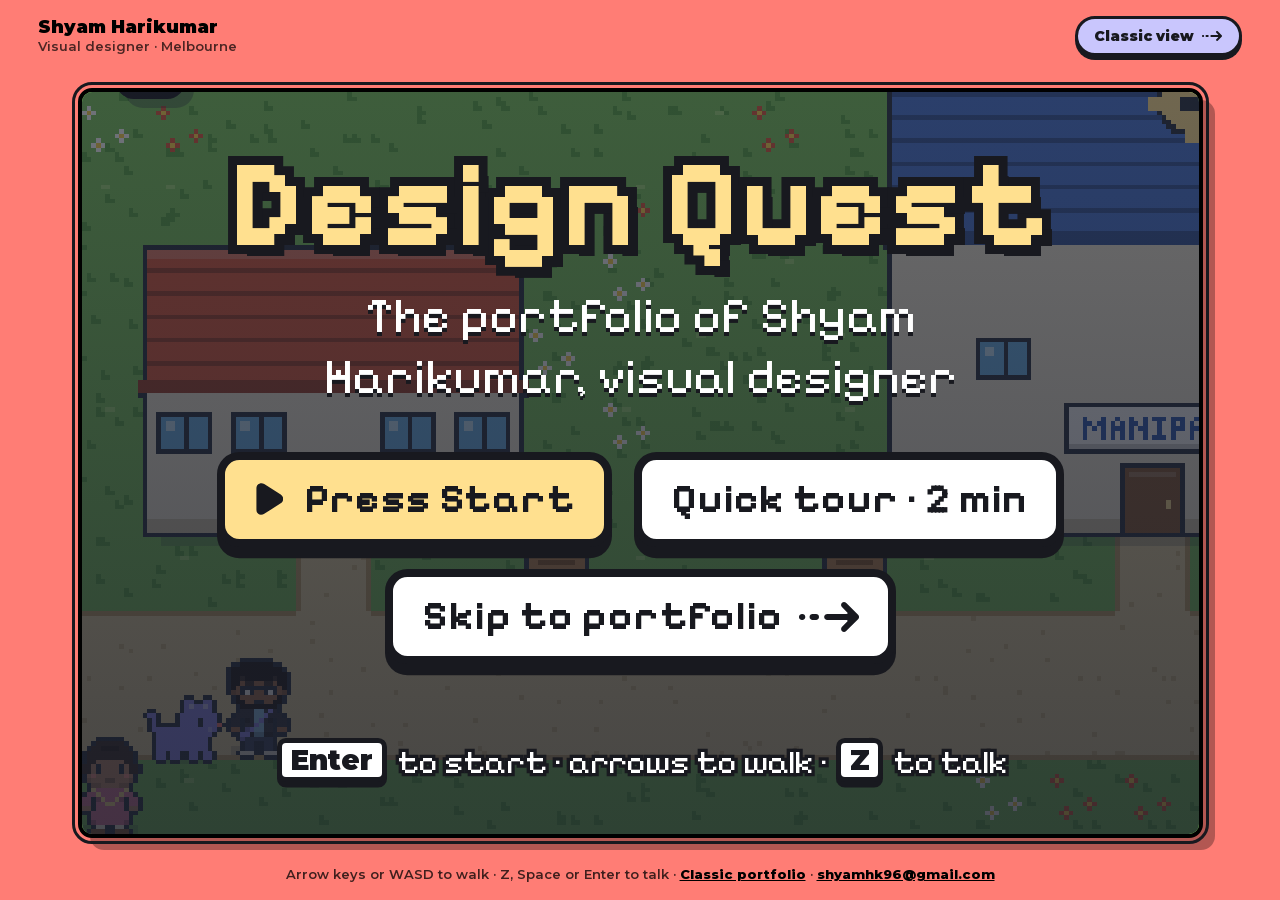
==== commit 8c442f88: "V4" ====
--- a/index.html
+++ b/index.html
@@ -4,9 +4,15 @@
   <meta charset="utf-8">
   <meta name="viewport" content="width=device-width, initial-scale=1">
   <title>Shyam Harikumar · Design Quest</title>
+  <meta property="og:type" content="website">
+  <meta property="og:url" content="https://shyamhk-studio.github.io/shyamfolio/">
+  <meta property="og:title" content="Shyam Harikumar · Design Quest">
+  <meta property="og:description" content="My design portfolio as a pixel-art game. Press Start to explore, or skip to the classic portfolio.">
+  <meta property="og:image" content="https://shyamhk-studio.github.io/shyamfolio/assets/share.png">
+  <meta property="og:image:width" content="1200">
+  <meta property="og:image:height" content="630">
+  <meta name="twitter:card" content="summary_large_image">
   <meta name="description" content="The portfolio of Shyam Harikumar, visual designer in Melbourne, as a top-down pixel-art RPG. Press Start to explore, or skip to the classic portfolio.">
-  <meta property="og:title" content="Shyam Harikumar · Design Quest">
-  <meta property="og:description" content="A visual designer's portfolio you can walk through. Press Start, or skip to the classic portfolio.">
   <link rel="preload" href="fonts/pixelify-latin.woff2" as="font" type="font/woff2" crossorigin>
   <link rel="preload" href="fonts/montserrat-latin.woff2" as="font" type="font/woff2" crossorigin>
   <link rel="icon" type="image/png" href="assets/favicon.png">
--- a/styles.css
+++ b/styles.css
@@ -1645,3 +1645,8 @@
   .lb__prev { left: calc(50% - 62px); } .lb__next { right: calc(50% - 62px); }
   .lb__cap { font-size: 13px; bottom: 12px; }
 }
+
+/* A and B buttons, set on a diagonal like a handheld */
+.rpg__ab { position: relative; width: 164px; height: 116px; flex: none; }
+.rpg__ab .rpg__a { position: absolute; right: 0; top: 0; }
+.rpg__ab .rpg__b { right: auto; left: 0; top: auto; bottom: 0; }
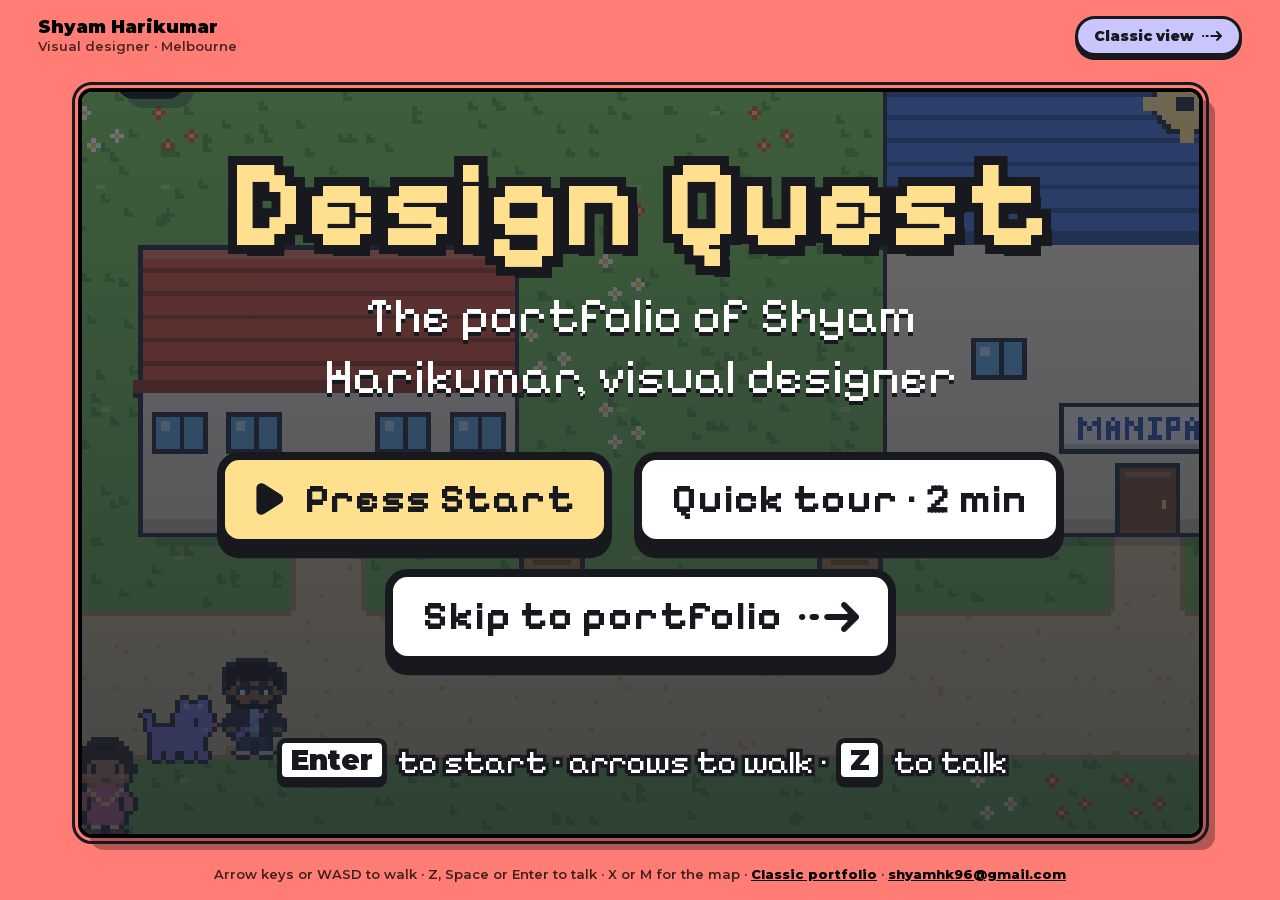
==== commit 4a60cc34: "V5" ====
--- a/index.html
+++ b/index.html
@@ -69,7 +69,7 @@
   </main>
 
   <footer class="play-foot">
-    <p>Arrow keys or WASD to walk · Z, Space or Enter to talk · <a href="portfolio.html">Classic portfolio</a> · <a href="mailto:shyamhk96@gmail.com">shyamhk96@gmail.com</a></p>
+    <p><span class="foot-keys">Arrow keys or WASD to walk · Z, Space or Enter to talk · X or M for the map</span><span class="foot-touch">Pad to walk · A to talk · B for the map</span> · <a href="portfolio.html">Classic portfolio</a> · <a href="mailto:shyamhk96@gmail.com">shyamhk96@gmail.com</a></p>
   </footer>
 
   <script src="sprites.js"></script>
--- a/styles.css
+++ b/styles.css
@@ -1650,3 +1650,7 @@
 .rpg__ab { position: relative; width: 164px; height: 116px; flex: none; }
 .rpg__ab .rpg__a { position: absolute; right: 0; top: 0; }
 .rpg__ab .rpg__b { right: auto; left: 0; top: auto; bottom: 0; }
+
+/* Footer hint: keyboard wording on desktop, pad wording on touch screens */
+.foot-touch { display: none; }
+@media not ((hover: hover) and (pointer: fine)) { .foot-keys { display: none; } .foot-touch { display: inline; } }
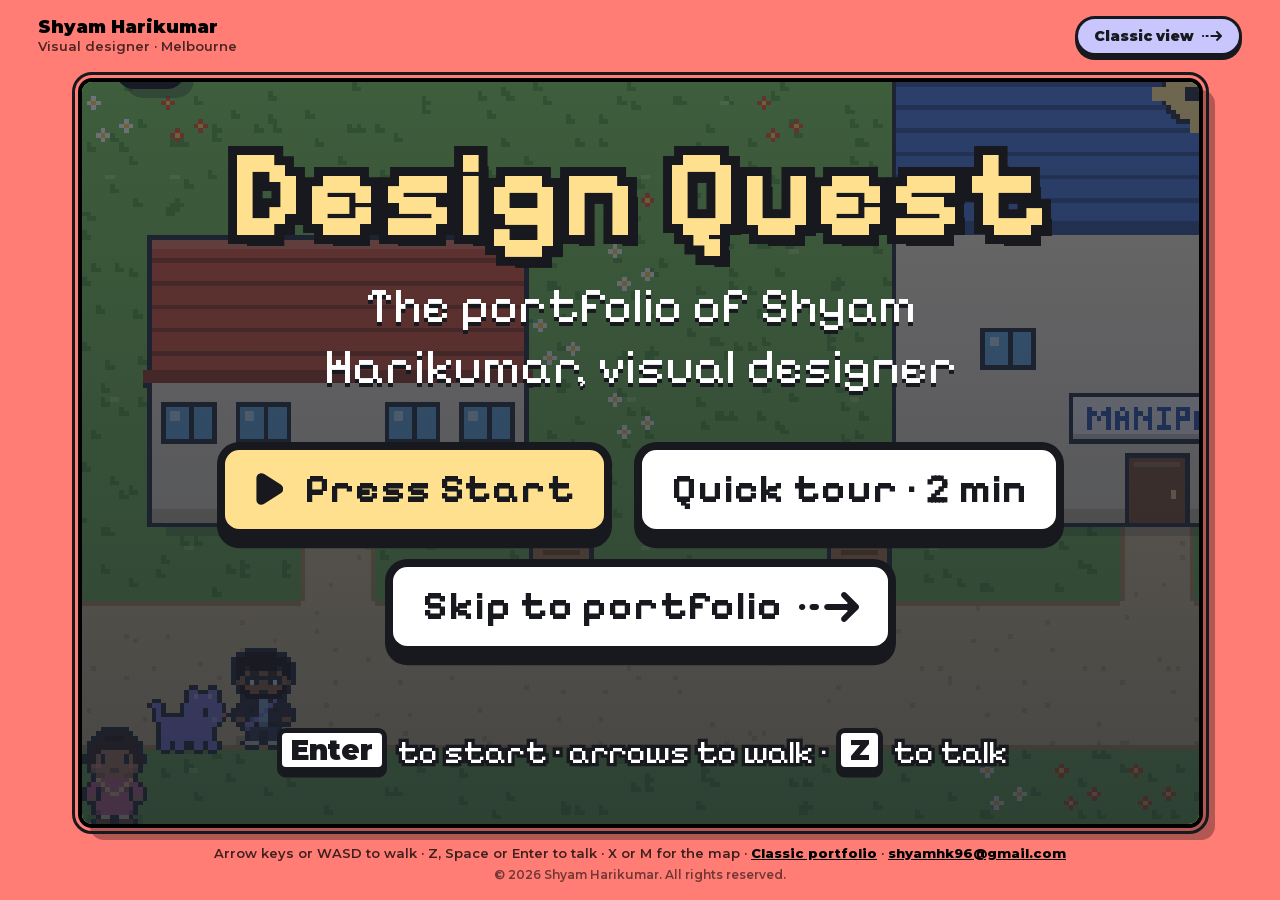
==== commit 397316bb: "V10" ====
--- a/index.html
+++ b/index.html
@@ -70,6 +70,7 @@
 
   <footer class="play-foot">
     <p><span class="foot-keys">Arrow keys or WASD to walk · Z, Space or Enter to talk · X or M for the map</span><span class="foot-touch">Pad to walk · A to talk · B for the map</span> · <a href="portfolio.html">Classic portfolio</a> · <a href="mailto:shyamhk96@gmail.com">shyamhk96@gmail.com</a></p>
+    <p class="play-copy">© 2026 Shyam Harikumar. All rights reserved.</p>
   </footer>
 
   <script src="sprites.js"></script>
--- a/styles.css
+++ b/styles.css
@@ -1654,3 +1654,10 @@
 /* Footer hint: keyboard wording on desktop, pad wording on touch screens */
 .foot-touch { display: none; }
 @media not ((hover: hover) and (pointer: fine)) { .foot-keys { display: none; } .foot-touch { display: inline; } }
+
+/* Contact: CV and LinkedIn buttons */
+.contact__links { margin-top: calc(22 * var(--u)); flex-wrap: wrap; }
+.contact__links .btn { text-decoration: none; display: inline-flex; align-items: center; justify-content: center; }
+@media (max-width: 700px) { .contact__links { margin-top: 12px; } }
+
+.play-copy { margin-top: 6px; font-size: 12px; opacity: 0.75; }
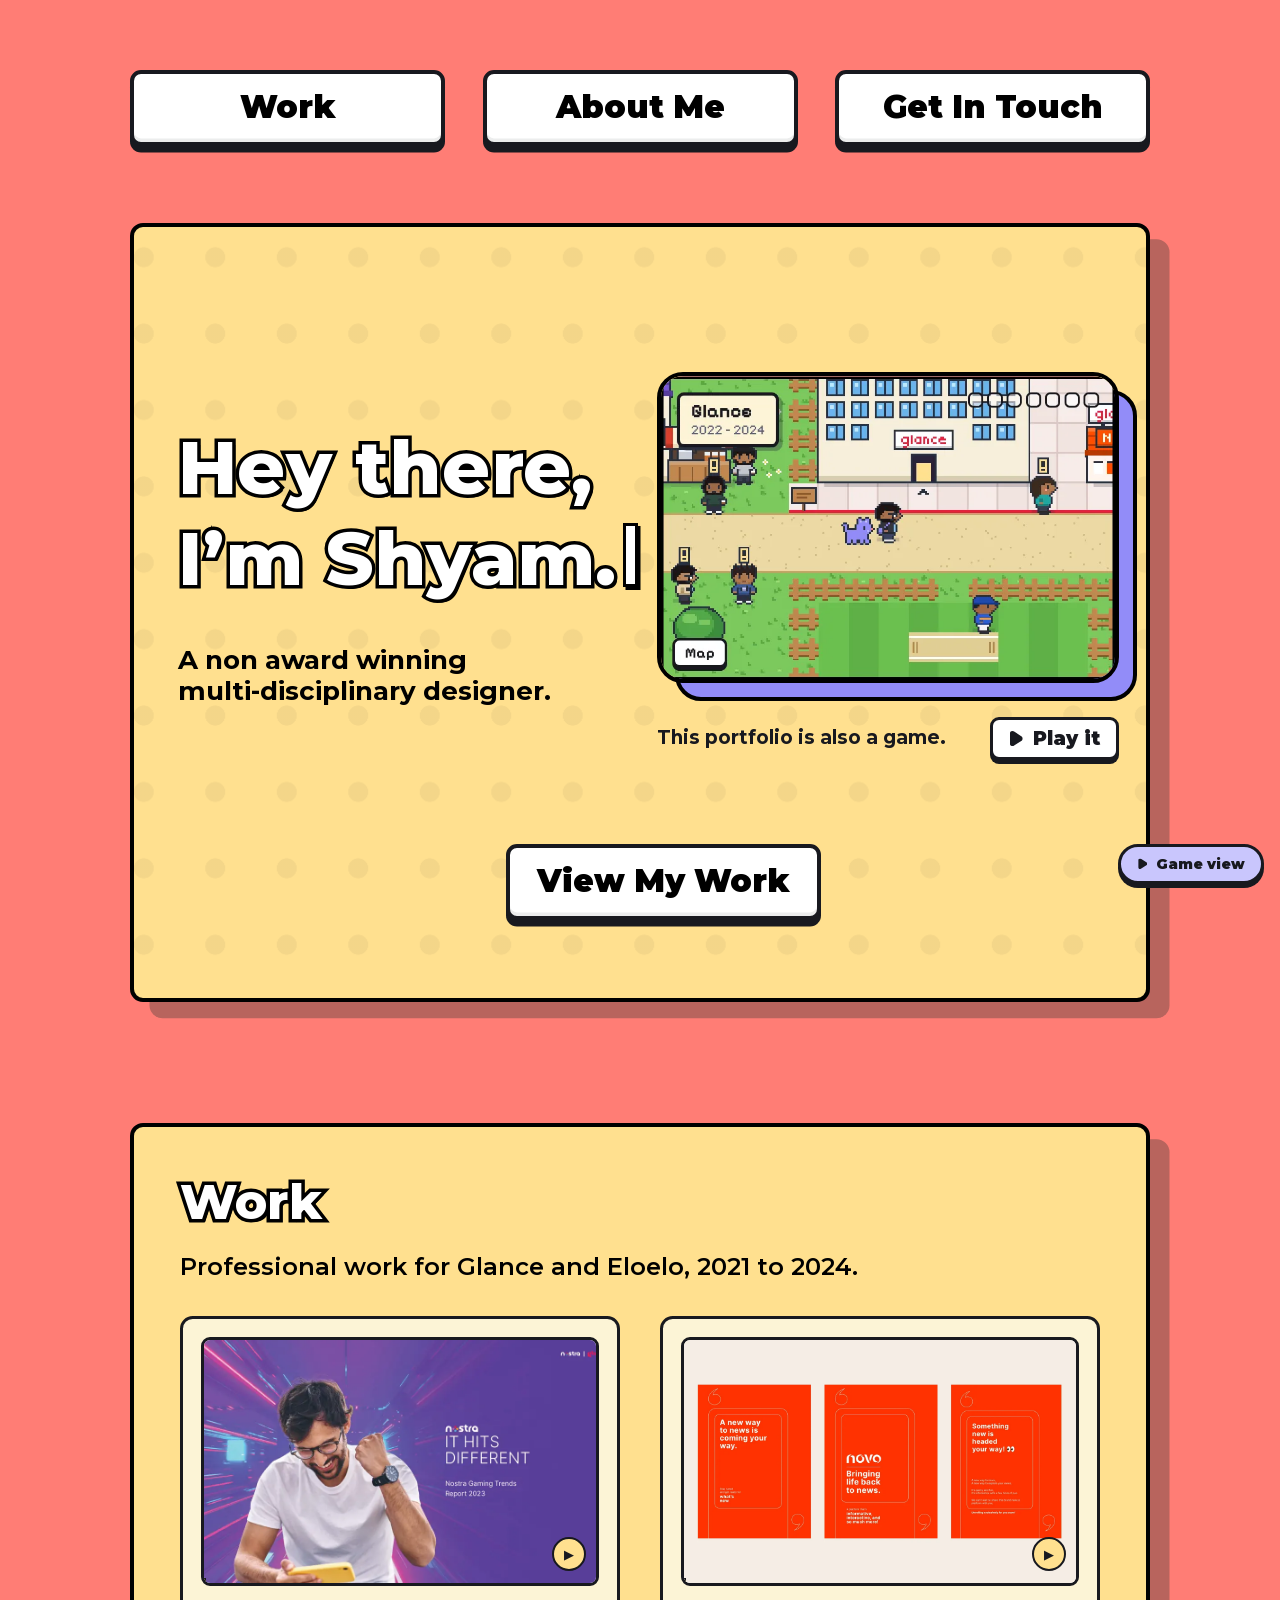
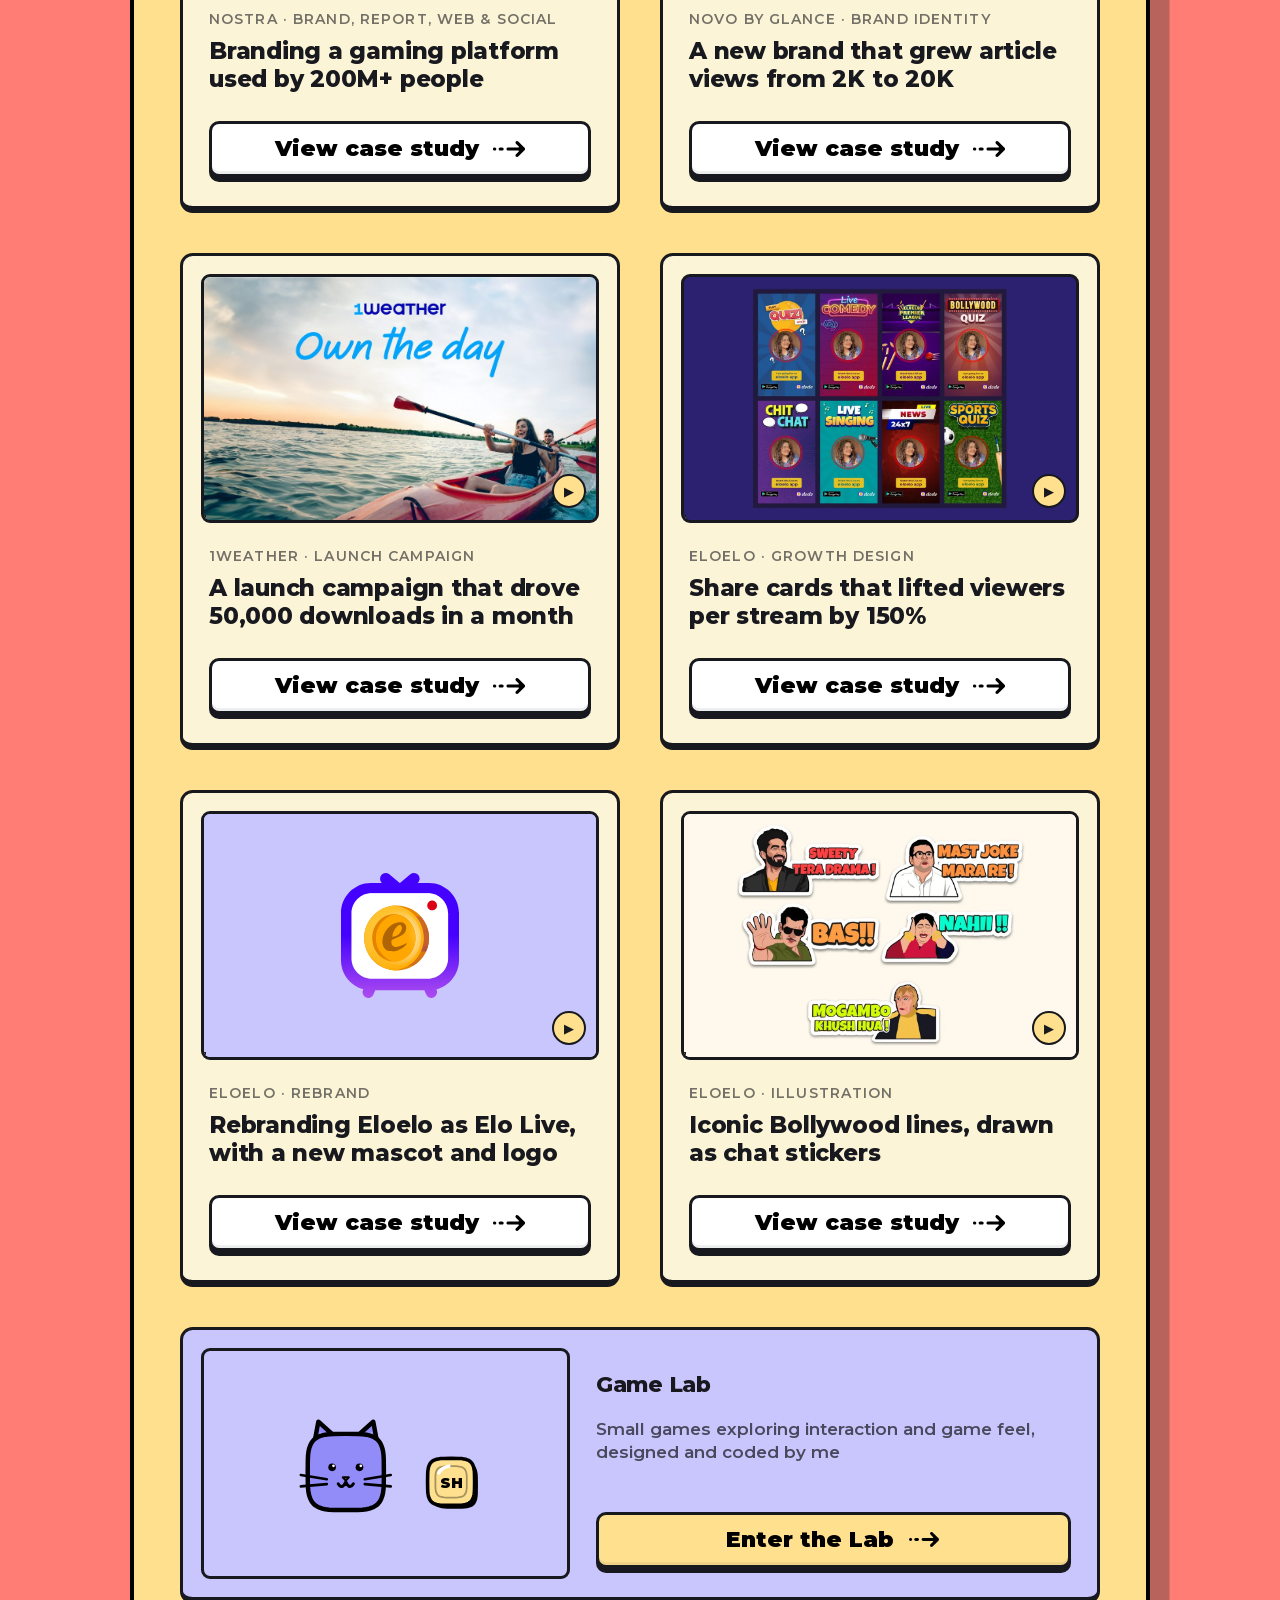
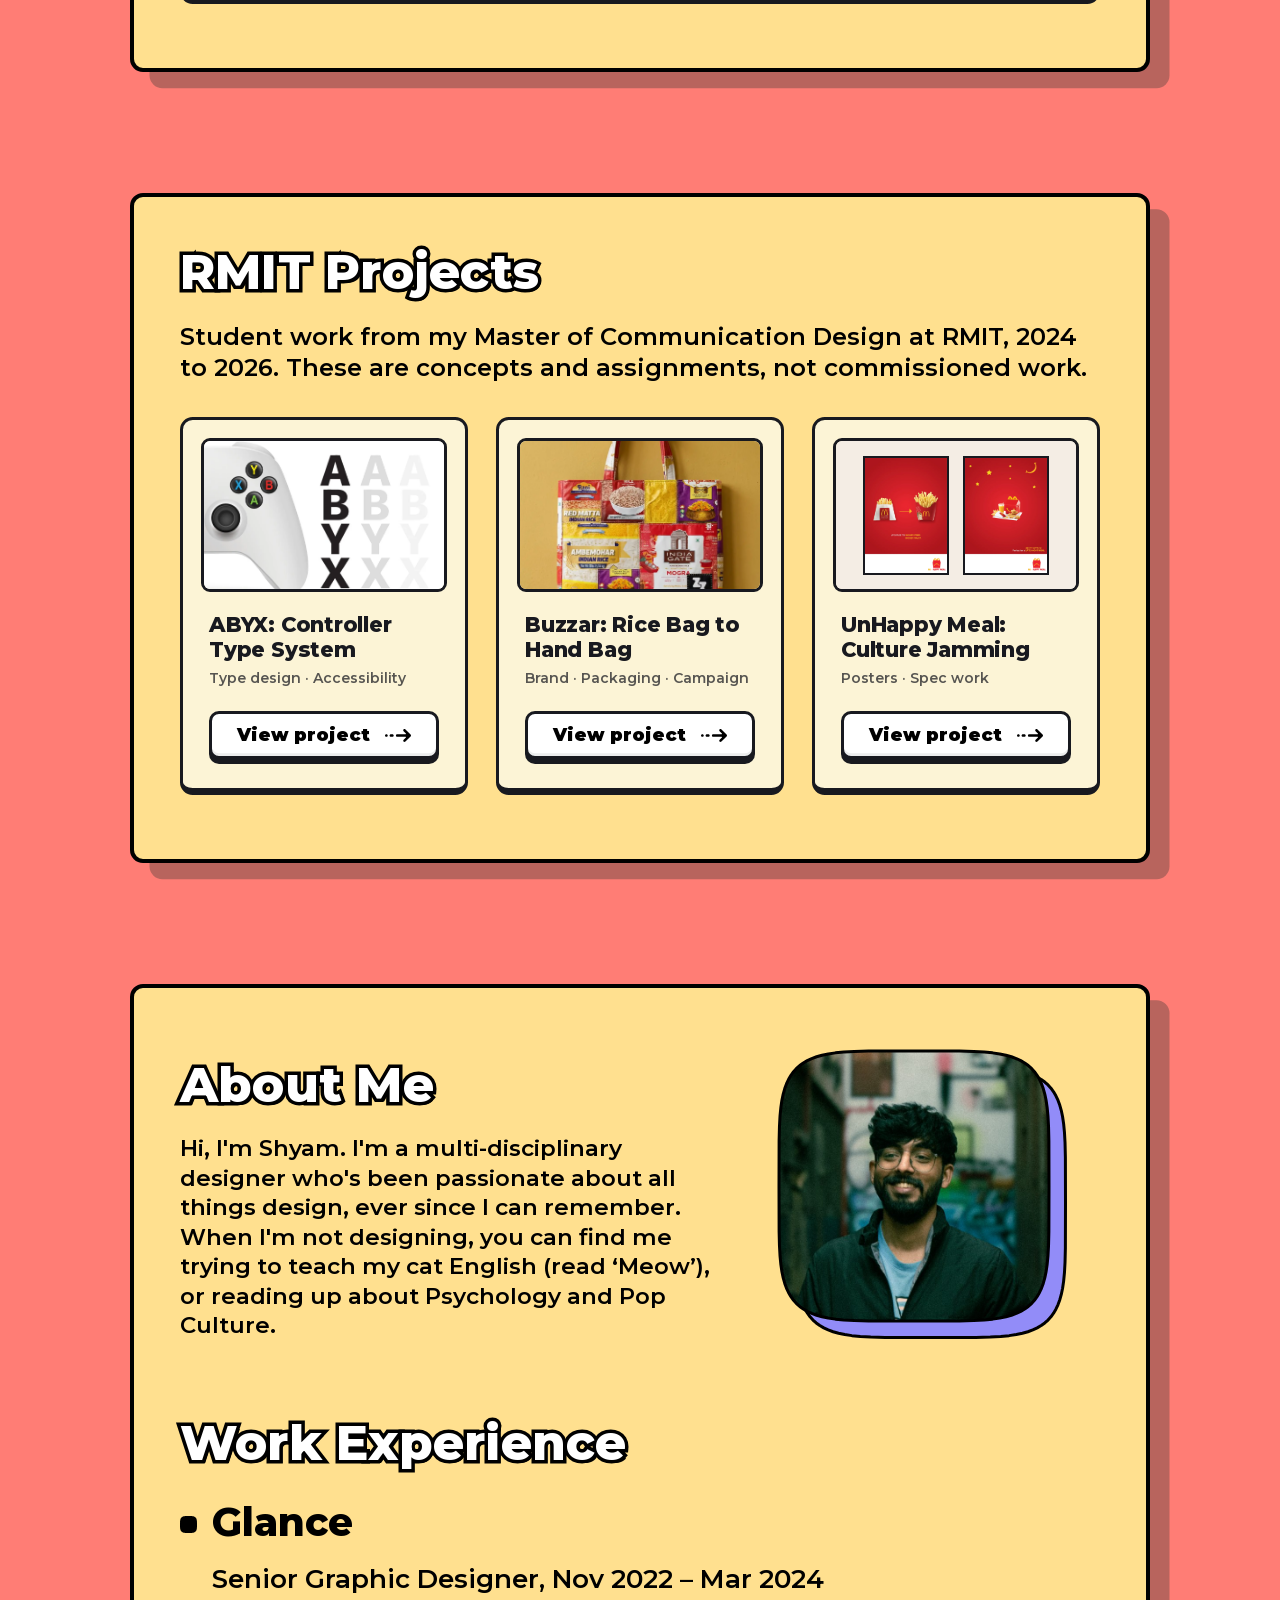
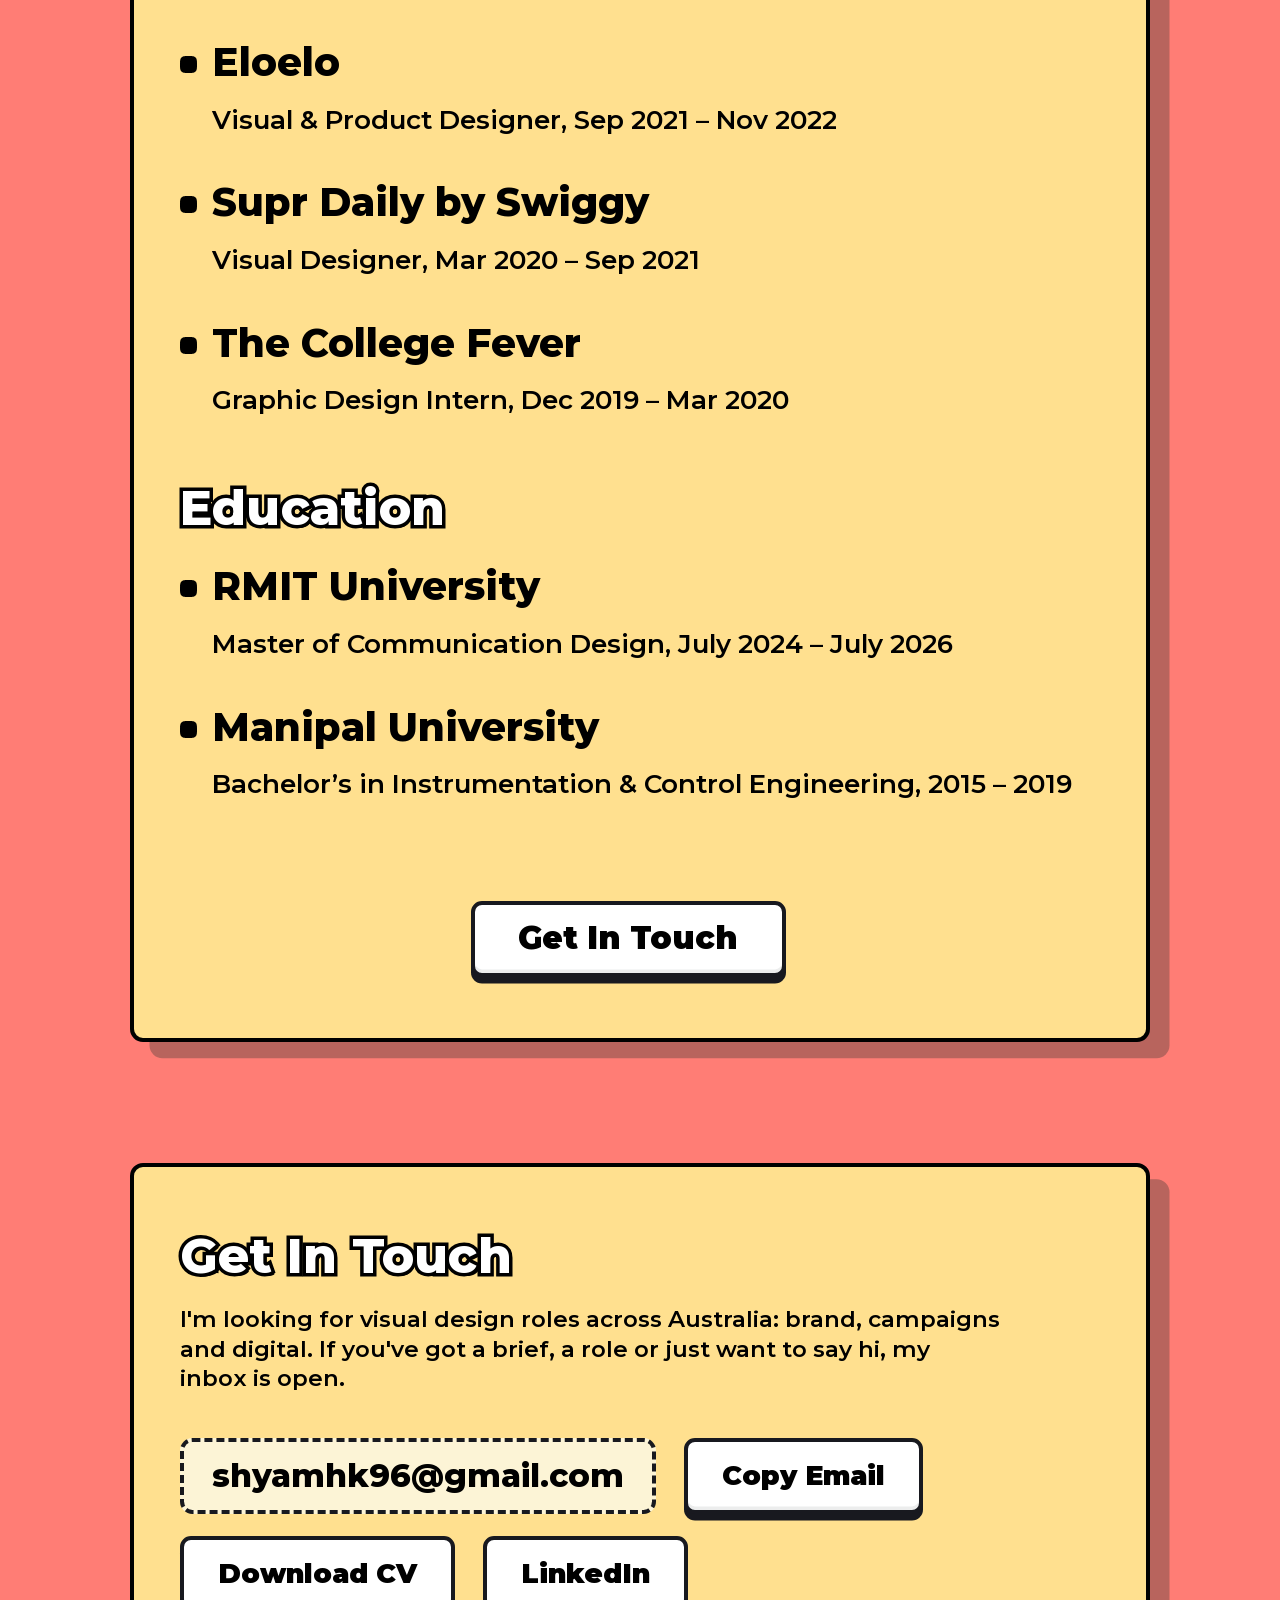
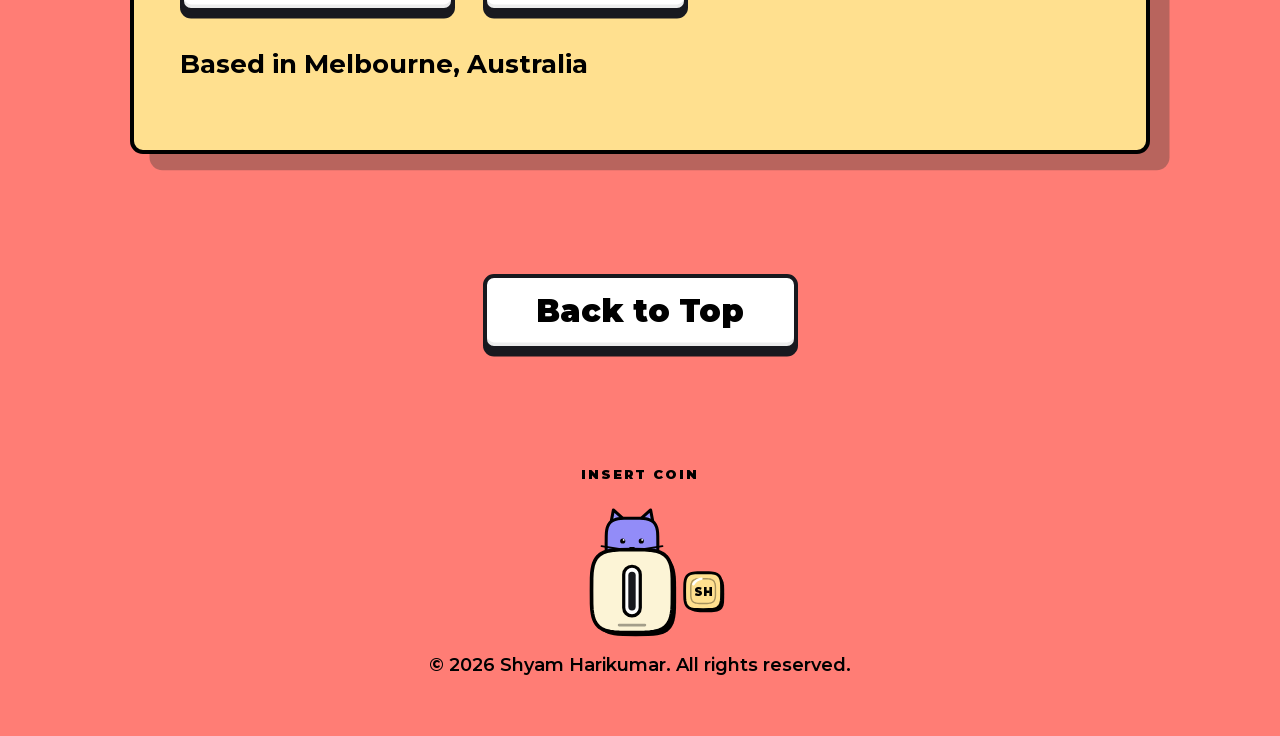
==== commit 2e0c559a: "New V2" ====
--- a/index.html
+++ b/index.html
@@ -3,90 +3,365 @@
 <head>
   <meta charset="utf-8">
   <meta name="viewport" content="width=device-width, initial-scale=1">
-  <title>Shyam Harikumar · Design Quest</title>
+  <meta name="color-scheme" content="only light">
+  <meta name="darkreader-lock">
+  <title>Shyam Harikumar · Portfolio</title>
   <meta property="og:type" content="website">
   <meta property="og:url" content="https://shyamhk-studio.github.io/shyamfolio/">
-  <meta property="og:title" content="Shyam Harikumar · Design Quest">
-  <meta property="og:description" content="My design portfolio as a pixel-art game. Press Start to explore, or skip to the classic portfolio.">
+  <meta property="og:title" content="Shyam Harikumar · Portfolio">
+  <meta property="og:description" content="Visual designer in Melbourne. Brand identity, campaigns, reports and digital design.">
   <meta property="og:image" content="https://shyamhk-studio.github.io/shyamfolio/assets/share.png">
   <meta property="og:image:width" content="1200">
   <meta property="og:image:height" content="630">
   <meta name="twitter:card" content="summary_large_image">
-  <meta name="description" content="The portfolio of Shyam Harikumar, visual designer in Melbourne, as a top-down pixel-art RPG. Press Start to explore, or skip to the classic portfolio.">
-  <link rel="preload" href="fonts/pixelify-latin.woff2" as="font" type="font/woff2" crossorigin>
+  <meta name="description" content="Shyam Harikumar is a multi-disciplinary visual designer based in Melbourne. Brand identity, campaigns and digital design.">
   <link rel="preload" href="fonts/montserrat-latin.woff2" as="font" type="font/woff2" crossorigin>
   <link rel="icon" type="image/png" href="assets/favicon.png">
   <link rel="apple-touch-icon" href="assets/apple-touch-icon.png">
   <link rel="stylesheet" href="styles.css">
 </head>
-<body class="play-page">
-  <header class="play-bar">
-    <h1 class="play-name">Shyam Harikumar <span>Visual designer · Melbourne</span></h1>
-    <a class="view-toggle view-toggle--inline" href="portfolio.html">Classic view <span class="ico-arrow" aria-hidden="true"></span></a>
-  </header>
-
-  <main class="play-main">
-    <div class="rpg rpg--full" id="rpg" tabindex="0" aria-label="Design Quest, Shyam's portfolio as a game. Arrow keys or WASD to move, Z, Space or Enter to talk.">
-      <div class="rpg__screen">
-        <canvas width="240" height="160" aria-hidden="true"></canvas>
-        <div class="rpg__place" aria-live="polite"><span class="rpg__place-name"></span><span class="rpg__place-years"></span></div>
-        <div class="rpg__stamps" role="img"></div>
-        <div class="rpg__dialog" hidden aria-live="polite">
-          <span class="rpg__who"></span>
-          <p class="rpg__text"></p>
-          <span class="rpg__more" aria-hidden="true"><span class="ico ico--down" aria-hidden="true"></span></span>
+<body id="top">
+  <a class="skip" href="#main">Skip to content</a>
+  <a class="view-toggle" href="play.html"><span class="ico ico--right" aria-hidden="true"></span> Game view</a>
+
+  <nav class="nav" aria-label="Main">
+    <a class="btn" href="#work">Work</a>
+    <a class="btn" href="#about">About Me</a>
+    <a class="btn" href="#contact">Get In Touch</a>
+  </nav>
+
+  <main id="main" class="stack">
+
+    <section class="card hero" aria-labelledby="hero-title">
+      <div class="hero__text">
+        <h1 id="hero-title" class="hero__title outlined"><span>Hey there,</span><span>I’m Shyam.</span></h1>
+        <p class="hero__sub">A non award winning<br>multi-disciplinary designer.</p>
+      </div>
+      <a class="hero__game" href="play.html" aria-label="Play Design Quest: this portfolio as a pixel-art RPG">
+        <span class="hero__game-screen">
+          <video class="hero__game-video" src="assets/quest-preview.mp4" poster="assets/quest-preview.webp" width="720" height="480" muted loop playsinline preload="metadata" aria-hidden="true"></video>
+        </span>
+        <span class="hero__game-cap">
+          <span class="hero__game-text">This portfolio is also a game.</span>
+          <span class="hero__game-go"><span class="ico ico--right" aria-hidden="true"></span> Play it</span>
+        </span>
+      </a>
+      <a class="btn hero__cta" href="#work">View My Work</a>
+      <span class="peek-cat" id="peek-cat" aria-hidden="true"><span class="peek-cat__bubble">Meow!</span><svg class="peek-cat__svg" viewBox="0 0 100 100" aria-hidden="true"><path d="M18.7 49.5 L25.5 13.1 L45.9 31.5 Z" fill="#928cf8" stroke="#000" stroke-width="4" stroke-linejoin="round"/><path d="M24.8 39.3 L26.9 22.3 L37.8 31.5 Z" fill="#c9c6fd"/><path d="M81.3 49.5 L74.5 13.1 L54.1 31.5 Z" fill="#928cf8" stroke="#000" stroke-width="4" stroke-linejoin="round"/><path d="M75.2 39.3 L73.1 22.3 L62.2 31.5 Z" fill="#c9c6fd"/><path d="M84.0 58.0 L83.9 68.6 L83.7 73.0 L83.3 76.3 L82.7 79.0 L81.9 81.3 L81.0 83.3 L79.9 85.1 L78.6 86.6 L77.1 87.9 L75.3 89.0 L73.3 89.9 L71.0 90.7 L68.3 91.3 L65.0 91.7 L60.6 91.9 L50.0 92.0 L39.4 91.9 L35.0 91.7 L31.7 91.3 L29.0 90.7 L26.7 89.9 L24.7 89.0 L22.9 87.9 L21.4 86.6 L20.1 85.1 L19.0 83.3 L18.1 81.3 L17.3 79.0 L16.7 76.3 L16.3 73.0 L16.1 68.6 L16.0 58.0 L16.1 47.4 L16.3 43.0 L16.7 39.7 L17.3 37.0 L18.1 34.7 L19.0 32.7 L20.1 30.9 L21.4 29.4 L22.9 28.1 L24.7 27.0 L26.7 26.1 L29.0 25.3 L31.7 24.7 L35.0 24.3 L39.4 24.1 L50.0 24.0 L60.6 24.1 L65.0 24.3 L68.3 24.7 L71.0 25.3 L73.3 26.1 L75.3 27.0 L77.1 28.1 L78.6 29.4 L79.9 30.9 L81.0 32.7 L81.9 34.7 L82.7 37.0 L83.3 39.7 L83.7 43.0 L83.9 47.4 Z" fill="#928cf8" stroke="#000" stroke-width="4" stroke-linejoin="round"/><g class="cat-eyes-open"><circle cx="37.8" cy="53.9" r="3.4"/><circle cx="39.0" cy="52.5" r="1.2" fill="#fff"/><circle cx="62.2" cy="53.9" r="3.4"/><circle cx="63.4" cy="52.5" r="1.2" fill="#fff"/></g><g class="cat-eyes-happy"><path d="M33.0 56.3 L37.8 51.7 L42.6 56.3" fill="none" stroke="#000" stroke-width="2.8" stroke-linecap="round" stroke-linejoin="round"/><path d="M57.4 56.3 L62.2 51.7 L67.0 56.3" fill="none" stroke="#000" stroke-width="2.8" stroke-linecap="round" stroke-linejoin="round"/></g><path d="M47.3 62.8 L52.7 62.8 L50.0 65.8 Z" fill="#ff7d75" stroke="#000" stroke-width="1.8" stroke-linejoin="round"/><path d="M43.2 68.5 Q46.6 74.3 50.0 66.8 Q53.4 74.3 56.8 68.5" stroke="#000" stroke-width="2.6" stroke-linecap="round" fill="none"/><path d="M33.0 64.5 L9.9 60.7 M33.0 68.9 L9.9 70.9" stroke="#000" stroke-width="2.4" stroke-linecap="round" fill="none"/><path d="M67.0 64.5 L90.1 60.7 M67.0 68.9 L90.1 70.9" stroke="#000" stroke-width="2.4" stroke-linecap="round" fill="none"/></svg></span>
+    </section>
+
+    <section id="work" class="card work" aria-labelledby="work-title">
+      <h2 id="work-title" class="section-title outlined work__title">Work</h2>
+      <p class="work__lead">Professional work for Glance and Eloelo, 2021 to 2024.</p>
+      <div class="pgrid">
+      <a class="pcard pcard--hook" href="nostra.html">
+        <span class="pcard__cover reel" data-reel aria-label="Nostra work: report, brand book, website and social"><img class="reel__f" src="assets/nostra-report-1.webp" alt="Nostra Gaming Trends Report cover" decoding="async"><span class="reel__f reel__f--art reel__f--logo" data-dur="3400" style="background:#fff"><img class="reel__anim" src="assets/anim-nostra.svg" alt="Nostra logo animation" style="width:62%"></span><img class="reel__f" src="assets/nostra-bb-10.webp" alt="Nostra brand book: logo story" loading="lazy" decoding="async"><img class="reel__f" src="assets/nostra-report-12.webp" alt="Report page: who plays on Nostra" loading="lazy" decoding="async"><img class="reel__f" src="assets/nostra-report-30.webp" alt="Report page: the Nostra power rankings" loading="lazy" decoding="async"><img class="reel__f" src="assets/nostra-web-1.webp" alt="Nostra website screens" loading="lazy" decoding="async"><img class="reel__f" src="assets/nostra-soc-tokyo.webp" alt="Nostra social posts" loading="lazy" decoding="async"><span class="reel__bar" aria-hidden="true"></span><span class="reel__hint" aria-hidden="true">&#9654;</span></span>
+        <span class="pcard__body">
+          <span class="pcard__kicker">Nostra · Brand, report, web &amp; social</span>
+          <span class="pcard__title">Branding a gaming platform used by 200M+&nbsp;people</span>
+          <span class="pcard__go">View case study <span class="ico-arrow" aria-hidden="true"></span></span>
+        </span>
+      </a>
+      <a class="pcard pcard--hook" href="novo.html">
+        <span class="pcard__cover reel reel--video" data-reel aria-label="Novo launch posters and logo animation"><img class="reel__f" src="assets/cover-novo.webp" alt="Novo launch posters and mailer" decoding="async"><video class="reel__f reel__video" src="assets/novo-anim.mp4" muted playsinline preload="none" aria-hidden="true"></video><span class="reel__bar" aria-hidden="true"></span><span class="reel__hint" aria-hidden="true">&#9654;</span></span>
+        <span class="pcard__body">
+          <span class="pcard__kicker">Novo by Glance · Brand identity</span>
+          <span class="pcard__title">A new brand that grew article views from 2K&nbsp;to&nbsp;20K</span>
+          <span class="pcard__go">View case study <span class="ico-arrow" aria-hidden="true"></span></span>
+        </span>
+      </a>
+      <a class="pcard pcard--hook" href="oneweather.html">
+        <span class="pcard__cover reel reel--sky" data-reel aria-label="1Weather key visuals"><img class="reel__f" src="assets/1w-wall-05.jpg" alt="Own the day: kayaking" decoding="async"><span class="reel__f reel__f--art reel__f--logo" data-dur="3400" style="background:#e6f5ff"><img class="reel__anim" src="assets/anim-1w.svg" alt="1Weather logo animation" style="width:64%"></span><img class="reel__f" src="assets/1w-wall-03.jpg" alt="Own the day: snowboarding" loading="lazy" decoding="async"><img class="reel__f" src="assets/1w-wall-04.jpg" alt="Own the day: beach" loading="lazy" decoding="async"><img class="reel__f" src="assets/1w-wall-07.jpg" alt="Own the day: camping" loading="lazy" decoding="async"><img class="reel__f reel__f--fit" src="assets/1w-poster-03.jpg" alt="Poster: Leave office at 5" loading="lazy" decoding="async"><span class="reel__bar" aria-hidden="true"></span><span class="reel__hint" aria-hidden="true">&#9654;</span></span>
+        <span class="pcard__body">
+          <span class="pcard__kicker">1Weather · Launch campaign</span>
+          <span class="pcard__title">A launch campaign that drove 50,000 downloads in a&nbsp;month</span>
+          <span class="pcard__go">View case study <span class="ico-arrow" aria-hidden="true"></span></span>
+        </span>
+      </a>
+      <a class="pcard pcard--hook" href="eloelo-cards.html">
+        <span class="pcard__cover reel reel--purple" data-reel aria-label="Eloelo share cards"><img class="reel__f" src="assets/cover-cards.webp" alt="All eight share cards" decoding="async"><img class="reel__f reel__f--fit" src="assets/elo-card-quiz.webp" alt="Share card: quiz" loading="lazy" decoding="async"><img class="reel__f reel__f--fit" src="assets/elo-card-comedy.webp" alt="Share card: comedy" loading="lazy" decoding="async"><img class="reel__f reel__f--fit" src="assets/elo-card-singing.webp" alt="Share card: singing" loading="lazy" decoding="async"><img class="reel__f reel__f--fit" src="assets/elo-card-premier-league.webp" alt="Share card: premier league" loading="lazy" decoding="async"><img class="reel__f reel__f--fit" src="assets/elo-card-bollywood-quiz.webp" alt="Share card: bollywood quiz" loading="lazy" decoding="async"><img class="reel__f reel__f--fit" src="assets/elo-card-news.webp" alt="Share card: news" loading="lazy" decoding="async"><img class="reel__f reel__f--fit" src="assets/elo-card-chit-chat.webp" alt="Share card: chit chat" loading="lazy" decoding="async"><img class="reel__f reel__f--fit" src="assets/elo-card-sports-quiz.webp" alt="Share card: sports quiz" loading="lazy" decoding="async"><span class="reel__bar" aria-hidden="true"></span><span class="reel__hint" aria-hidden="true">&#9654;</span></span>
+        <span class="pcard__body">
+          <span class="pcard__kicker">Eloelo · Growth design</span>
+          <span class="pcard__title">Share cards that lifted viewers per stream by&nbsp;150%</span>
+          <span class="pcard__go">View case study <span class="ico-arrow" aria-hidden="true"></span></span>
+        </span>
+      </a>
+      <a class="pcard pcard--hook" href="eloelo.html">
+        <span class="pcard__cover reel reel--lilac" data-reel aria-label="Eloelo to Elo Live rebrand"><span class="reel__f reel__f--art"><img src="assets/eloelo-logo.svg" alt="Old Eloelo icon" style="width:30%"></span><span class="reel__f reel__f--art"><img src="assets/eloelo-logo.svg" alt="" style="width:24%;opacity:.35"><img src="assets/arrow.svg" alt="" style="width:12%"><img src="assets/elo-mascot.svg" alt="New mascot icon" style="width:28%"></span><span class="reel__f reel__f--art reel__f--logo" data-dur="3400" style="background:#ffc500"><img class="reel__anim" src="assets/anim-elolive.svg" alt="Elo Live logo animation" style="width:76%"></span><span class="reel__f reel__f--art reel__f--white"><img src="assets/elo-variants.svg" alt="Elo Live logo variants" style="width:80%"></span><span class="reel__bar" aria-hidden="true"></span><span class="reel__hint" aria-hidden="true">&#9654;</span></span>
+        <span class="pcard__body">
+          <span class="pcard__kicker">Eloelo · Rebrand</span>
+          <span class="pcard__title">Rebranding Eloelo as Elo&nbsp;Live, with a new mascot and&nbsp;logo</span>
+          <span class="pcard__go">View case study <span class="ico-arrow" aria-hidden="true"></span></span>
+        </span>
+      </a>
+      <a class="pcard pcard--hook" href="eloelo-stickers.html">
+        <span class="pcard__cover reel reel--cream" data-reel aria-label="Eloelo Bollywood stickers"><img class="reel__f" src="assets/cover-stickers.webp" alt="Five Bollywood stickers" decoding="async"><img class="reel__f reel__f--fit reel__f--pop" src="assets/elo-sticker-bas.webp" alt="Sticker bas" loading="lazy" decoding="async"><img class="reel__f reel__f--fit reel__f--pop" src="assets/elo-sticker-mogambo.webp" alt="Sticker mogambo" loading="lazy" decoding="async"><img class="reel__f reel__f--fit reel__f--pop" src="assets/elo-sticker-sweety.webp" alt="Sticker sweety" loading="lazy" decoding="async"><img class="reel__f reel__f--fit reel__f--pop" src="assets/elo-sticker-nahii.webp" alt="Sticker nahii" loading="lazy" decoding="async"><img class="reel__f reel__f--fit reel__f--pop" src="assets/elo-sticker-babu-rao.webp" alt="Sticker babu-rao" loading="lazy" decoding="async"><span class="reel__bar" aria-hidden="true"></span><span class="reel__hint" aria-hidden="true">&#9654;</span></span>
+        <span class="pcard__body">
+          <span class="pcard__kicker">Eloelo · Illustration</span>
+          <span class="pcard__title">Iconic Bollywood lines, drawn as chat&nbsp;stickers</span>
+          <span class="pcard__go">View case study <span class="ico-arrow" aria-hidden="true"></span></span>
+        </span>
+      </a>
+      <a class="pcard pcard--lab" href="lab.html">
+        <span class="pcard__cover pcard__cover--lab"><div class="art-lab"><svg class="lab-cat" viewBox="0 0 100 100" aria-hidden="true"><path d="M18.7 49.5 L25.5 13.1 L45.9 31.5 Z" fill="#928cf8" stroke="#000" stroke-width="4" stroke-linejoin="round"/><path d="M24.8 39.3 L26.9 22.3 L37.8 31.5 Z" fill="#c9c6fd"/><path d="M81.3 49.5 L74.5 13.1 L54.1 31.5 Z" fill="#928cf8" stroke="#000" stroke-width="4" stroke-linejoin="round"/><path d="M75.2 39.3 L73.1 22.3 L62.2 31.5 Z" fill="#c9c6fd"/><path d="M84.0 58.0 L83.9 68.6 L83.7 73.0 L83.3 76.3 L82.7 79.0 L81.9 81.3 L81.0 83.3 L79.9 85.1 L78.6 86.6 L77.1 87.9 L75.3 89.0 L73.3 89.9 L71.0 90.7 L68.3 91.3 L65.0 91.7 L60.6 91.9 L50.0 92.0 L39.4 91.9 L35.0 91.7 L31.7 91.3 L29.0 90.7 L26.7 89.9 L24.7 89.0 L22.9 87.9 L21.4 86.6 L20.1 85.1 L19.0 83.3 L18.1 81.3 L17.3 79.0 L16.7 76.3 L16.3 73.0 L16.1 68.6 L16.0 58.0 L16.1 47.4 L16.3 43.0 L16.7 39.7 L17.3 37.0 L18.1 34.7 L19.0 32.7 L20.1 30.9 L21.4 29.4 L22.9 28.1 L24.7 27.0 L26.7 26.1 L29.0 25.3 L31.7 24.7 L35.0 24.3 L39.4 24.1 L50.0 24.0 L60.6 24.1 L65.0 24.3 L68.3 24.7 L71.0 25.3 L73.3 26.1 L75.3 27.0 L77.1 28.1 L78.6 29.4 L79.9 30.9 L81.0 32.7 L81.9 34.7 L82.7 37.0 L83.3 39.7 L83.7 43.0 L83.9 47.4 Z" fill="#928cf8" stroke="#000" stroke-width="4" stroke-linejoin="round"/><g class="cat-eyes-open"><circle cx="37.8" cy="53.9" r="3.4"/><circle cx="39.0" cy="52.5" r="1.2" fill="#fff"/><circle cx="62.2" cy="53.9" r="3.4"/><circle cx="63.4" cy="52.5" r="1.2" fill="#fff"/></g><g class="cat-eyes-happy"><path d="M33.0 56.3 L37.8 51.7 L42.6 56.3" fill="none" stroke="#000" stroke-width="2.8" stroke-linecap="round" stroke-linejoin="round"/><path d="M57.4 56.3 L62.2 51.7 L67.0 56.3" fill="none" stroke="#000" stroke-width="2.8" stroke-linecap="round" stroke-linejoin="round"/></g><path d="M47.3 62.8 L52.7 62.8 L50.0 65.8 Z" fill="#ff7d75" stroke="#000" stroke-width="1.8" stroke-linejoin="round"/><path d="M43.2 68.5 Q46.6 74.3 50.0 66.8 Q53.4 74.3 56.8 68.5" stroke="#000" stroke-width="2.6" stroke-linecap="round" fill="none"/><path d="M33.0 64.5 L9.9 60.7 M33.0 68.9 L9.9 70.9" stroke="#000" stroke-width="2.4" stroke-linecap="round" fill="none"/><path d="M67.0 64.5 L90.1 60.7 M67.0 68.9 L90.1 70.9" stroke="#000" stroke-width="2.4" stroke-linecap="round" fill="none"/></svg><svg class="lab-coin" viewBox="0 0 50 50" aria-hidden="true"><path d="M48.0 27.0 L47.9 33.6 L47.8 36.3 L47.5 38.3 L47.2 40.0 L46.7 41.4 L46.1 42.7 L45.5 43.7 L44.7 44.7 L43.7 45.5 L42.7 46.1 L41.4 46.7 L40.0 47.2 L38.3 47.5 L36.3 47.8 L33.6 47.9 L27.0 48.0 L20.4 47.9 L17.7 47.8 L15.7 47.5 L14.0 47.2 L12.6 46.7 L11.3 46.1 L10.3 45.5 L9.3 44.7 L8.5 43.7 L7.9 42.7 L7.3 41.4 L6.8 40.0 L6.5 38.3 L6.2 36.3 L6.1 33.6 L6.0 27.0 L6.1 20.4 L6.2 17.7 L6.5 15.7 L6.8 14.0 L7.3 12.6 L7.9 11.3 L8.5 10.3 L9.3 9.3 L10.3 8.5 L11.3 7.9 L12.6 7.3 L14.0 6.8 L15.7 6.5 L17.7 6.2 L20.4 6.1 L27.0 6.0 L33.6 6.1 L36.3 6.2 L38.3 6.5 L40.0 6.8 L41.4 7.3 L42.7 7.9 L43.7 8.5 L44.7 9.3 L45.5 10.3 L46.1 11.3 L46.7 12.6 L47.2 14.0 L47.5 15.7 L47.8 17.7 L47.9 20.4 Z" fill="#000"/><path d="M45.0 24.0 L44.9 30.6 L44.8 33.3 L44.5 35.3 L44.2 37.0 L43.7 38.4 L43.1 39.7 L42.5 40.7 L41.7 41.7 L40.7 42.5 L39.7 43.1 L38.4 43.7 L37.0 44.2 L35.3 44.5 L33.3 44.8 L30.6 44.9 L24.0 45.0 L17.4 44.9 L14.7 44.8 L12.7 44.5 L11.0 44.2 L9.6 43.7 L8.3 43.1 L7.3 42.5 L6.3 41.7 L5.5 40.7 L4.9 39.7 L4.3 38.4 L3.8 37.0 L3.5 35.3 L3.2 33.3 L3.1 30.6 L3.0 24.0 L3.1 17.4 L3.2 14.7 L3.5 12.7 L3.8 11.0 L4.3 9.6 L4.9 8.3 L5.5 7.3 L6.3 6.3 L7.3 5.5 L8.3 4.9 L9.6 4.3 L11.0 3.8 L12.7 3.5 L14.7 3.2 L17.4 3.1 L24.0 3.0 L30.6 3.1 L33.3 3.2 L35.3 3.5 L37.0 3.8 L38.4 4.3 L39.7 4.9 L40.7 5.5 L41.7 6.3 L42.5 7.3 L43.1 8.3 L43.7 9.6 L44.2 11.0 L44.5 12.7 L44.8 14.7 L44.9 17.4 Z" fill="#ffe08f" stroke="#000" stroke-width="3.2" stroke-linejoin="round"/><path d="M38.0 24.0 L38.0 28.4 L37.9 30.2 L37.7 31.5 L37.5 32.7 L37.1 33.6 L36.8 34.4 L36.3 35.2 L35.8 35.8 L35.2 36.3 L34.4 36.8 L33.6 37.1 L32.7 37.5 L31.5 37.7 L30.2 37.9 L28.4 38.0 L24.0 38.0 L19.6 38.0 L17.8 37.9 L16.5 37.7 L15.3 37.5 L14.4 37.1 L13.6 36.8 L12.8 36.3 L12.2 35.8 L11.7 35.2 L11.2 34.4 L10.9 33.6 L10.5 32.7 L10.3 31.5 L10.1 30.2 L10.0 28.4 L10.0 24.0 L10.0 19.6 L10.1 17.8 L10.3 16.5 L10.5 15.3 L10.9 14.4 L11.2 13.6 L11.7 12.8 L12.2 12.2 L12.8 11.7 L13.6 11.2 L14.4 10.9 L15.3 10.5 L16.5 10.3 L17.8 10.1 L19.6 10.0 L24.0 10.0 L28.4 10.0 L30.2 10.1 L31.5 10.3 L32.7 10.5 L33.6 10.9 L34.4 11.2 L35.2 11.7 L35.8 12.2 L36.3 12.8 L36.8 13.6 L37.1 14.4 L37.5 15.3 L37.7 16.5 L37.9 17.8 L38.0 19.6 Z" fill="none" stroke="#000" stroke-width="1.6" opacity=".35"/><path d="M13 16 q3 -5 9 -6" stroke="#fff" stroke-width="3" stroke-linecap="round" fill="none"/><text x="24" y="25" text-anchor="middle" dominant-baseline="central" font-family="Montserrat, sans-serif" font-weight="900" font-size="13" fill="#000">SH</text></svg></div></span>
+        <span class="pcard__body">
+          <span class="pcard__title">Game Lab</span>
+          <span class="pcard__tags">Small games exploring interaction and game feel, designed and coded by me</span>
+          <span class="pcard__go">Enter the Lab <span class="ico-arrow" aria-hidden="true"></span></span>
+        </span>
+      </a>
+      </div>
+    </section>
+
+    <section id="rmit" class="card work work--rmit" aria-labelledby="rmit-title">
+      <h2 id="rmit-title" class="section-title outlined work__title">RMIT Projects</h2>
+      <p class="work__lead">Student work from my Master of Communication Design at RMIT, 2024 to 2026. These are concepts and assignments, not commissioned work.</p>
+      <div class="pgrid pgrid--3">
+      <a class="pcard" href="abyx.html">
+        <span class="pcard__cover"><img src="assets/abyx-cover.webp" alt="A game controller beside the letters A, B, Y and X" loading="lazy"></span>
+        <span class="pcard__body">
+          <span class="pcard__title">ABYX: Controller Type System</span>
+          <span class="pcard__tags">Type design · Accessibility</span>
+          <span class="pcard__go">View project <span class="ico-arrow" aria-hidden="true"></span></span>
+        </span>
+      </a>
+      <a class="pcard" href="buzzar.html">
+        <span class="pcard__cover"><img src="assets/buzzar-tote.webp" alt="A tote bag made from Indian rice bag graphics" loading="lazy"></span>
+        <span class="pcard__body">
+          <span class="pcard__title">Buzzar: Rice Bag to Hand Bag</span>
+          <span class="pcard__tags">Brand · Packaging · Campaign</span>
+          <span class="pcard__go">View project <span class="ico-arrow" aria-hidden="true"></span></span>
+        </span>
+      </a>
+      <a class="pcard" href="unhappy-meal.html">
+        <span class="pcard__cover"><span class="pcard__duo"><img src="assets/uhm-5.webp" alt="Poster: a small pack of fries, an arrow, and a large pack of fries" loading="lazy"><img src="assets/uhm-3.webp" alt="Poster: a meal box under a moon and stars" loading="lazy"></span></span>
+        <span class="pcard__body">
+          <span class="pcard__title">UnHappy Meal: Culture Jamming</span>
+          <span class="pcard__tags">Posters · Spec work</span>
+          <span class="pcard__go">View project <span class="ico-arrow" aria-hidden="true"></span></span>
+        </span>
+      </a>
+      </div>
+    </section>
+
+    <section id="about" class="card about" aria-labelledby="about-title">
+      <div class="about__intro">
+        <div class="about__intro-text">
+          <h2 id="about-title" class="section-title outlined">About Me</h2>
+          <p class="about__bio">Hi, I'm Shyam. I'm a multi-disciplinary designer who's been passionate about all things design, ever since I can remember. When I'm not designing, you can find me trying to teach my cat English (read ‘Meow’), or reading up about Psychology and Pop Culture.</p>
         </div>
-        <div class="rpg__title">
-          <p class="rpg__logo">Design Quest</p>
-          <p class="rpg__tag">The portfolio of Shyam Harikumar, visual designer</p>
-          <div class="rpg__doors">
-            <button class="rpg__door rpg__door--start" type="button"><span class="ico ico--right" aria-hidden="true"></span> Press Start</button>
-            <a class="rpg__door rpg__door--skip" href="portfolio.html">Skip to portfolio <span class="ico-arrow" aria-hidden="true"></span></a>
-          </div>
-          <p class="rpg__keys"><kbd class="rpg__key">Enter</kbd> to start · arrows to walk · <kbd class="rpg__key">Z</kbd> to talk</p>
-        </div>
-        <div class="rpg__end" hidden>
-          <p class="rpg__logo">Journey complete!</p>
-          <p class="rpg__tag"><span class="rpg__end-count"></span> · 2015 <span class="ico-arrow" aria-hidden="true"></span> Now</p>
-          <div class="rpg__end-actions">
-            <a class="btn" href="portfolio.html#contact">Get in touch</a>
-            <a class="btn" href="portfolio.html#work">See the work</a>
-            <button class="btn rpg__replay" type="button">Play again</button>
-          </div>
-        </div>
-      </div>
-      <div class="rpg__pad" aria-hidden="true">
-        <div class="rpg__dpad">
-          <button type="button" tabindex="-1" data-pad="up" class="is-up"><span class="ico" aria-hidden="true"></span></button>
-          <button type="button" tabindex="-1" data-pad="left" class="is-left"><span class="ico ico--left" aria-hidden="true"></span></button>
-          <button type="button" tabindex="-1" data-pad="right" class="is-right"><span class="ico ico--right" aria-hidden="true"></span></button>
-          <button type="button" tabindex="-1" data-pad="down" class="is-down"><span class="ico ico--down" aria-hidden="true"></span></button>
-        </div>
-        <button type="button" tabindex="-1" data-pad="a" class="rpg__a">A</button>
-      </div>
+        <svg class="hero__photo about__photo" viewBox="0 0 400 400" role="img" aria-labelledby="hero-photo-alt">
+          <title id="hero-photo-alt">Shyam smiling in a graffiti-lined laneway</title>
+          <defs>
+            <path id="sq-shape" d="M364.00 184.00 L363.85 244.47 L363.38 263.72 L362.61 277.62 L361.52 288.83 L360.12 298.32 L358.39 306.58 L356.33 313.88 L353.94 320.41 L351.19 326.29 L348.08 331.59 L344.59 336.38 L340.70 340.70 L336.38 344.59 L331.59 348.08 L326.29 351.19 L320.41 353.94 L313.88 356.33 L306.58 358.39 L298.32 360.12 L288.83 361.52 L277.62 362.61 L263.72 363.38 L244.47 363.85 L184.00 364.00 L123.53 363.85 L104.28 363.38 L90.38 362.61 L79.17 361.52 L69.68 360.12 L61.42 358.39 L54.12 356.33 L47.59 353.94 L41.71 351.19 L36.41 348.08 L31.62 344.59 L27.30 340.70 L23.41 336.38 L19.92 331.59 L16.81 326.29 L14.06 320.41 L11.67 313.88 L9.61 306.58 L7.88 298.32 L6.48 288.83 L5.39 277.62 L4.62 263.72 L4.15 244.47 L4.00 184.00 L4.15 123.53 L4.62 104.28 L5.39 90.38 L6.48 79.17 L7.88 69.68 L9.61 61.42 L11.67 54.12 L14.06 47.59 L16.81 41.71 L19.92 36.41 L23.41 31.62 L27.30 27.30 L31.62 23.41 L36.41 19.92 L41.71 16.81 L47.59 14.06 L54.12 11.67 L61.42 9.61 L69.68 7.88 L79.17 6.48 L90.38 5.39 L104.28 4.62 L123.53 4.15 L184.00 4.00 L244.47 4.15 L263.72 4.62 L277.62 5.39 L288.83 6.48 L298.32 7.88 L306.58 9.61 L313.88 11.67 L320.41 14.06 L326.29 16.81 L331.59 19.92 L336.38 23.41 L340.70 27.30 L344.59 31.62 L348.08 36.41 L351.19 41.71 L353.94 47.59 L356.33 54.12 L358.39 61.42 L360.12 69.68 L361.52 79.17 L362.61 90.38 L363.38 104.28 L363.85 123.53 Z"/>
+            <clipPath id="sq-clip"><use href="#sq-shape"/></clipPath>
+          </defs>
+          <use class="hero__photo-back" href="#sq-shape" transform="translate(22 22)"/>
+          <image href="assets/hero.jpg" x="-50" y="-88" width="468" height="585" clip-path="url(#sq-clip)" preserveAspectRatio="xMidYMid slice"/>
+          <use class="hero__photo-edge" href="#sq-shape"/>
+        </svg>
+      </div>
+
+      <h2 class="section-title outlined">Work Experience</h2>
+      <ul class="timeline">
+        <li><h3>Glance</h3><p>Senior Graphic Designer, Nov 2022 – Mar 2024</p></li>
+        <li><h3>Eloelo</h3><p>Visual &amp; Product Designer, Sep 2021 – Nov 2022</p></li>
+        <li><h3>Supr Daily by Swiggy</h3><p>Visual Designer, Mar 2020 – Sep 2021</p></li>
+        <li><h3>The College Fever</h3><p>Graphic Design Intern, Dec 2019 – Mar 2020</p></li>
+      </ul>
+
+      <h2 class="section-title outlined">Education</h2>
+      <ul class="timeline">
+        <li><h3>RMIT University</h3><p>Master of Communication Design, July 2024 – July 2026</p></li>
+        <li><h3>Manipal University</h3><p>Bachelor’s in Instrumentation &amp; Control Engineering, 2015 – 2019</p></li>
+      </ul>
+
+      <a class="btn about__cta" href="#contact">Get In Touch</a>
+    </section>
+
+    <section id="contact" class="card contact" aria-labelledby="contact-title">
+      <h2 id="contact-title" class="section-title outlined">Get In Touch</h2>
+      <p class="contact__lead">I'm looking for visual design roles across Australia: brand, campaigns and digital. If you've got a brief, a role or just want to say hi, my inbox is open.</p>
+      <div class="contact__row">
+        <span class="contact__email" id="email">shyamhk96@gmail.com</span>
+        <button class="btn" type="button" id="copy-email">Copy Email</button>
+      </div>
+      <p class="contact__note" id="copy-status" role="status" aria-live="polite"></p>
+      <div class="contact__row contact__links">
+        <a class="btn" href="assets/Shyam-Harikumar-CV.pdf" download>Download CV</a>
+        <a class="btn" href="https://www.linkedin.com/in/shyamharikumar060996" target="_blank" rel="noopener">LinkedIn</a>
+      </div>
+      <p class="contact__meta">Based in Melbourne, Australia</p>
+    </section>
+
+    <a class="btn to-top" href="#top">Back to Top</a>
+  </main>
+
+  <footer class="footer">
+    <button class="coinslot" type="button" id="arcade-open" aria-label="Insert coin to play Squircle Runner, a mini game">
+      <span class="coinslot__label" aria-hidden="true"><span class="coinslot__insert">Insert coin</span><span class="coinslot__credit">Credit 01</span></span>
+      <span class="coinslot__machine" aria-hidden="true">
+        <svg class="coinslot__cat" viewBox="0 0 100 100" aria-hidden="true"><path d="M18.7 49.5 L25.5 13.1 L45.9 31.5 Z" fill="#928cf8" stroke="#000" stroke-width="4" stroke-linejoin="round"/><path d="M24.8 39.3 L26.9 22.3 L37.8 31.5 Z" fill="#c9c6fd"/><path d="M81.3 49.5 L74.5 13.1 L54.1 31.5 Z" fill="#928cf8" stroke="#000" stroke-width="4" stroke-linejoin="round"/><path d="M75.2 39.3 L73.1 22.3 L62.2 31.5 Z" fill="#c9c6fd"/><path d="M84.0 58.0 L83.9 68.6 L83.7 73.0 L83.3 76.3 L82.7 79.0 L81.9 81.3 L81.0 83.3 L79.9 85.1 L78.6 86.6 L77.1 87.9 L75.3 89.0 L73.3 89.9 L71.0 90.7 L68.3 91.3 L65.0 91.7 L60.6 91.9 L50.0 92.0 L39.4 91.9 L35.0 91.7 L31.7 91.3 L29.0 90.7 L26.7 89.9 L24.7 89.0 L22.9 87.9 L21.4 86.6 L20.1 85.1 L19.0 83.3 L18.1 81.3 L17.3 79.0 L16.7 76.3 L16.3 73.0 L16.1 68.6 L16.0 58.0 L16.1 47.4 L16.3 43.0 L16.7 39.7 L17.3 37.0 L18.1 34.7 L19.0 32.7 L20.1 30.9 L21.4 29.4 L22.9 28.1 L24.7 27.0 L26.7 26.1 L29.0 25.3 L31.7 24.7 L35.0 24.3 L39.4 24.1 L50.0 24.0 L60.6 24.1 L65.0 24.3 L68.3 24.7 L71.0 25.3 L73.3 26.1 L75.3 27.0 L77.1 28.1 L78.6 29.4 L79.9 30.9 L81.0 32.7 L81.9 34.7 L82.7 37.0 L83.3 39.7 L83.7 43.0 L83.9 47.4 Z" fill="#928cf8" stroke="#000" stroke-width="4" stroke-linejoin="round"/><g class="cat-eyes-open"><circle cx="37.8" cy="53.9" r="3.4"/><circle cx="39.0" cy="52.5" r="1.2" fill="#fff"/><circle cx="62.2" cy="53.9" r="3.4"/><circle cx="63.4" cy="52.5" r="1.2" fill="#fff"/></g><g class="cat-eyes-happy"><path d="M33.0 56.3 L37.8 51.7 L42.6 56.3" fill="none" stroke="#000" stroke-width="2.8" stroke-linecap="round" stroke-linejoin="round"/><path d="M57.4 56.3 L62.2 51.7 L67.0 56.3" fill="none" stroke="#000" stroke-width="2.8" stroke-linecap="round" stroke-linejoin="round"/></g><path d="M47.3 62.8 L52.7 62.8 L50.0 65.8 Z" fill="#ff7d75" stroke="#000" stroke-width="1.8" stroke-linejoin="round"/><path d="M43.2 68.5 Q46.6 74.3 50.0 66.8 Q53.4 74.3 56.8 68.5" stroke="#000" stroke-width="2.6" stroke-linecap="round" fill="none"/><path d="M33.0 64.5 L9.9 60.7 M33.0 68.9 L9.9 70.9" stroke="#000" stroke-width="2.4" stroke-linecap="round" fill="none"/><path d="M67.0 64.5 L90.1 60.7 M67.0 68.9 L90.1 70.9" stroke="#000" stroke-width="2.4" stroke-linecap="round" fill="none"/></svg>
+        <svg class="coinslot__plate" viewBox="0 0 100 104" aria-hidden="true"><path d="M98.0 55.0 L97.9 69.1 L97.6 74.9 L97.0 79.2 L96.3 82.8 L95.3 85.9 L94.1 88.5 L92.7 90.8 L91.0 92.8 L89.0 94.6 L86.8 96.0 L84.2 97.3 L81.2 98.3 L77.7 99.0 L73.4 99.6 L67.8 99.9 L54.0 100.0 L40.2 99.9 L34.6 99.6 L30.3 99.0 L26.8 98.3 L23.8 97.3 L21.2 96.0 L19.0 94.6 L17.0 92.8 L15.3 90.8 L13.9 88.5 L12.7 85.9 L11.7 82.8 L11.0 79.2 L10.4 74.9 L10.1 69.1 L10.0 55.0 L10.1 40.9 L10.4 35.1 L11.0 30.8 L11.7 27.2 L12.7 24.1 L13.9 21.5 L15.3 19.2 L17.0 17.2 L19.0 15.4 L21.2 14.0 L23.8 12.7 L26.8 11.7 L30.3 11.0 L34.6 10.4 L40.2 10.1 L54.0 10.0 L67.8 10.1 L73.4 10.4 L77.7 11.0 L81.2 11.7 L84.2 12.7 L86.8 14.0 L89.0 15.4 L91.0 17.2 L92.7 19.2 L94.1 21.5 L95.3 24.1 L96.3 27.2 L97.0 30.8 L97.6 35.1 L97.9 40.9 Z" fill="#000"/><path d="M94.0 51.0 L93.9 65.1 L93.6 70.9 L93.0 75.2 L92.3 78.8 L91.3 81.9 L90.1 84.5 L88.7 86.8 L87.0 88.8 L85.0 90.6 L82.8 92.0 L80.2 93.3 L77.2 94.3 L73.7 95.0 L69.4 95.6 L63.8 95.9 L50.0 96.0 L36.2 95.9 L30.6 95.6 L26.3 95.0 L22.8 94.3 L19.8 93.3 L17.2 92.0 L15.0 90.6 L13.0 88.8 L11.3 86.8 L9.9 84.5 L8.7 81.9 L7.7 78.8 L7.0 75.2 L6.4 70.9 L6.1 65.1 L6.0 51.0 L6.1 36.9 L6.4 31.1 L7.0 26.8 L7.7 23.2 L8.7 20.1 L9.9 17.5 L11.3 15.2 L13.0 13.2 L15.0 11.4 L17.2 10.0 L19.8 8.7 L22.8 7.7 L26.3 7.0 L30.6 6.4 L36.2 6.1 L50.0 6.0 L63.8 6.1 L69.4 6.4 L73.7 7.0 L77.2 7.7 L80.2 8.7 L82.8 10.0 L85.0 11.4 L87.0 13.2 L88.7 15.2 L90.1 17.5 L91.3 20.1 L92.3 23.2 L93.0 26.8 L93.6 31.1 L93.9 36.9 Z" fill="#fcf4d6" stroke="#000" stroke-width="4" stroke-linejoin="round"/><rect x="41" y="24" width="18" height="54" rx="9" fill="#fff" stroke="#000" stroke-width="3.5"/><rect class="coinslot__slot" x="46" y="30" width="8" height="42" rx="4" fill="#18191f"/><path d="M36 88 h28" stroke="#000" stroke-width="3" stroke-linecap="round" opacity=".35"/></svg>
+        <svg class="coinslot__coin" viewBox="0 0 50 50" aria-hidden="true"><path d="M48.0 27.0 L47.9 33.6 L47.8 36.3 L47.5 38.3 L47.2 40.0 L46.7 41.4 L46.1 42.7 L45.5 43.7 L44.7 44.7 L43.7 45.5 L42.7 46.1 L41.4 46.7 L40.0 47.2 L38.3 47.5 L36.3 47.8 L33.6 47.9 L27.0 48.0 L20.4 47.9 L17.7 47.8 L15.7 47.5 L14.0 47.2 L12.6 46.7 L11.3 46.1 L10.3 45.5 L9.3 44.7 L8.5 43.7 L7.9 42.7 L7.3 41.4 L6.8 40.0 L6.5 38.3 L6.2 36.3 L6.1 33.6 L6.0 27.0 L6.1 20.4 L6.2 17.7 L6.5 15.7 L6.8 14.0 L7.3 12.6 L7.9 11.3 L8.5 10.3 L9.3 9.3 L10.3 8.5 L11.3 7.9 L12.6 7.3 L14.0 6.8 L15.7 6.5 L17.7 6.2 L20.4 6.1 L27.0 6.0 L33.6 6.1 L36.3 6.2 L38.3 6.5 L40.0 6.8 L41.4 7.3 L42.7 7.9 L43.7 8.5 L44.7 9.3 L45.5 10.3 L46.1 11.3 L46.7 12.6 L47.2 14.0 L47.5 15.7 L47.8 17.7 L47.9 20.4 Z" fill="#000"/><path d="M45.0 24.0 L44.9 30.6 L44.8 33.3 L44.5 35.3 L44.2 37.0 L43.7 38.4 L43.1 39.7 L42.5 40.7 L41.7 41.7 L40.7 42.5 L39.7 43.1 L38.4 43.7 L37.0 44.2 L35.3 44.5 L33.3 44.8 L30.6 44.9 L24.0 45.0 L17.4 44.9 L14.7 44.8 L12.7 44.5 L11.0 44.2 L9.6 43.7 L8.3 43.1 L7.3 42.5 L6.3 41.7 L5.5 40.7 L4.9 39.7 L4.3 38.4 L3.8 37.0 L3.5 35.3 L3.2 33.3 L3.1 30.6 L3.0 24.0 L3.1 17.4 L3.2 14.7 L3.5 12.7 L3.8 11.0 L4.3 9.6 L4.9 8.3 L5.5 7.3 L6.3 6.3 L7.3 5.5 L8.3 4.9 L9.6 4.3 L11.0 3.8 L12.7 3.5 L14.7 3.2 L17.4 3.1 L24.0 3.0 L30.6 3.1 L33.3 3.2 L35.3 3.5 L37.0 3.8 L38.4 4.3 L39.7 4.9 L40.7 5.5 L41.7 6.3 L42.5 7.3 L43.1 8.3 L43.7 9.6 L44.2 11.0 L44.5 12.7 L44.8 14.7 L44.9 17.4 Z" fill="#ffe08f" stroke="#000" stroke-width="3.2" stroke-linejoin="round"/><path d="M38.0 24.0 L38.0 28.4 L37.9 30.2 L37.7 31.5 L37.5 32.7 L37.1 33.6 L36.8 34.4 L36.3 35.2 L35.8 35.8 L35.2 36.3 L34.4 36.8 L33.6 37.1 L32.7 37.5 L31.5 37.7 L30.2 37.9 L28.4 38.0 L24.0 38.0 L19.6 38.0 L17.8 37.9 L16.5 37.7 L15.3 37.5 L14.4 37.1 L13.6 36.8 L12.8 36.3 L12.2 35.8 L11.7 35.2 L11.2 34.4 L10.9 33.6 L10.5 32.7 L10.3 31.5 L10.1 30.2 L10.0 28.4 L10.0 24.0 L10.0 19.6 L10.1 17.8 L10.3 16.5 L10.5 15.3 L10.9 14.4 L11.2 13.6 L11.7 12.8 L12.2 12.2 L12.8 11.7 L13.6 11.2 L14.4 10.9 L15.3 10.5 L16.5 10.3 L17.8 10.1 L19.6 10.0 L24.0 10.0 L28.4 10.0 L30.2 10.1 L31.5 10.3 L32.7 10.5 L33.6 10.9 L34.4 11.2 L35.2 11.7 L35.8 12.2 L36.3 12.8 L36.8 13.6 L37.1 14.4 L37.5 15.3 L37.7 16.5 L37.9 17.8 L38.0 19.6 Z" fill="none" stroke="#000" stroke-width="1.6" opacity=".35"/><path d="M13 16 q3 -5 9 -6" stroke="#fff" stroke-width="3" stroke-linecap="round" fill="none"/><text x="24" y="25" text-anchor="middle" dominant-baseline="central" font-family="Montserrat, sans-serif" font-weight="900" font-size="13" fill="#000">SH</text></svg>
+      </span>
+    </button>
+    <span>© 2026 Shyam Harikumar. All rights reserved.</span>
+  </footer>
+
+  <dialog class="arcade" id="arcade" aria-labelledby="arcade-title">
+    <div class="arcade__head">
+      <h2 id="arcade-title" class="arcade__title outlined">Squircle Runner</h2>
+      <button class="btn arcade__close" type="button" id="arcade-close">Close</button>
     </div>
-    <noscript><p class="play-noscript">This page is a small game. <a href="portfolio.html">View the classic portfolio</a> instead.</p></noscript>
-  </main>
-
-  <footer class="play-foot">
-    <p><span class="foot-keys">Arrow keys or WASD to walk · Z, Space or Enter to talk · X or M for the map</span><span class="foot-touch">Pad to walk · A to talk · B for the map</span> · <a href="portfolio.html">Classic portfolio</a> · <a href="mailto:shyamhk96@gmail.com">shyamhk96@gmail.com</a></p>
-    <p class="play-copy">© 2026 Shyam Harikumar. All rights reserved.</p>
-  </footer>
-
-  <script src="sprites.js"></script>
-  <script src="rpg.js"></script>
+    <canvas class="arcade__screen" id="arcade-canvas" width="720" height="270" tabindex="0" aria-label="Game screen. Press Space or tap to jump."></canvas>
+    <p class="arcade__help">Space, ↑ or tap to jump. Hold for a higher jump. Help the cat grab the black squircles for bonus points.</p>
+  </dialog>
+
   <script>
-    /* Front door: focus the game so Enter starts it right away */
-    (function () {
-      var rpg = document.getElementById('rpg');
-      var start = document.querySelector('.rpg__door--start');
-      try { rpg.focus({ preventScroll: true }); } catch (e) {}
-      start.addEventListener('click', function (e) {
-        e.stopPropagation();
-        rpg.focus({ preventScroll: true });
-        window.__designQuest && window.__designQuest.start();
+    /* Typing effect for the hero title. Text is fully present in the HTML;
+       this only hides the letters and reveals them one by one. */
+    (function () {
+      var title = document.getElementById('hero-title');
+      if (!title) return;
+      var reduce = window.matchMedia && window.matchMedia('(prefers-reduced-motion: reduce)').matches;
+      title.setAttribute('aria-label', Array.prototype.map.call(title.querySelectorAll('span'), function (l) { return l.textContent.trim(); }).join(' '));
+      var chars = [];
+      title.querySelectorAll('span').forEach(function (line) {
+        var text = line.textContent;
+        line.textContent = '';
+        line.setAttribute('aria-hidden', 'true');
+        for (var i = 0; i < text.length; i++) {
+          var c = document.createElement('span');
+          c.className = 'type-char';
+          c.textContent = text[i];
+          line.appendChild(c);
+          chars.push(c);
+        }
+      });
+      var last = chars[chars.length - 1];
+      if (reduce) { last.classList.add('is-caret'); return; }
+      title.classList.add('is-typing');
+      var i = 0;
+      function step() {
+        if (i > 0) chars[i - 1].classList.remove('is-caret');
+        var c = chars[i];
+        c.classList.add('is-shown', 'is-caret');
+        i++;
+        if (i >= chars.length) { title.classList.remove('is-typing'); return; }
+        var ch = c.textContent;
+        var endOfLine = c.nextSibling === null;
+        var delay = ch === ',' || endOfLine ? 380 : 55 + Math.random() * 60;
+        setTimeout(step, delay);
+      }
+      setTimeout(step, 450);
+    })();
+
+    (function () {
+      var btn = document.getElementById('copy-email');
+      var email = document.getElementById('email');
+      var status = document.getElementById('copy-status');
+      btn.addEventListener('click', function () {
+        var text = email.textContent.trim();
+        function selectIt() {
+          var r = document.createRange(); r.selectNodeContents(email);
+          var s = window.getSelection(); s.removeAllRanges(); s.addRange(r);
+          status.textContent = 'Selected. Press Ctrl+C or ⌘C to copy.';
+        }
+        if (navigator.clipboard && navigator.clipboard.writeText) {
+          navigator.clipboard.writeText(text).then(function () {
+            btn.textContent = 'Copied!'; status.textContent = '';
+            setTimeout(function () { btn.textContent = 'Copy Email'; }, 1800);
+          }, selectIt);
+        } else { selectIt(); }
       });
     })();
   </script>
+  <script>
+    /* Peekaboo cat: pops up from the bottom of the hero card at random spots */
+    (function () {
+      var cat = document.getElementById('peek-cat');
+      var card = cat && cat.parentElement;
+      if (!cat) return;
+      if (window.matchMedia && window.matchMedia('(prefers-reduced-motion: reduce)').matches) return;
+      var timer = 0, peeking = false;
+      var button = card.querySelector('.hero__cta');
+      function spot() {
+        // pick a spot left or right of the About Me button, never behind it
+        var cw = card.clientWidth, w = cat.offsetWidth, pad = 12;
+        var b = button.getBoundingClientRect(), c = card.getBoundingClientRect();
+        var bl = b.left - c.left, br = b.right - c.left;
+        var left = [pad, bl - w - pad], right = [br + pad, cw - w - pad];
+        var lOk = left[1] > left[0], rOk = right[1] > right[0];
+        var useLeft = lOk && (!rOk || Math.random() < 0.5);
+        var r = useLeft ? left : right;
+        if (!lOk && !rOk) r = [pad, pad];
+        cat.classList.toggle('is-left', useLeft);
+        return r[0] + Math.random() * (r[1] - r[0]);
+      }
+      function peek() {
+        if (document.hidden) { schedule(); return; }
+        peeking = true;
+        cat.style.left = spot() + 'px';
+        cat.style.setProperty('--tilt', (Math.random() * 16 - 8).toFixed(1) + 'deg');
+        cat.classList.remove('is-peeking', 'is-shy');
+        void cat.offsetWidth;               // restart the animation
+        cat.classList.add('is-peeking');
+      }
+      function schedule(ms) {
+        clearTimeout(timer);
+        timer = setTimeout(peek, ms || 5500 + Math.random() * 5500);
+      }
+      cat.addEventListener('animationend', function (e) {
+        if (e.target !== cat) return;
+        cat.classList.remove('is-peeking', 'is-shy');
+        peeking = false; schedule();
+      });
+      cat.addEventListener('click', function () {
+        if (!peeking || cat.classList.contains('is-shy')) return;
+        cat.classList.add('is-shy');
+      });
+      schedule(3600);                       // first peek once the title has typed out
+    })();
+  </script>
+  <script src="game.js"></script>
+  <script>
+    /* Coin slot: drop the coin, then start the game */
+    (function () {
+      var btn = document.getElementById('arcade-open');
+      if (!btn || !window.__squircleRunner) return;
+      var reduce = window.matchMedia && window.matchMedia('(prefers-reduced-motion: reduce)').matches;
+      var busy = false;
+      btn.addEventListener('click', function () {
+        if (busy) return;
+        if (reduce) { window.__squircleRunner.open(); return; }
+        busy = true;
+        btn.classList.add('is-inserting');
+        setTimeout(function () { btn.classList.add('is-credit'); }, 620);
+        setTimeout(function () { window.__squircleRunner.open(); }, 1050);
+      });
+      document.addEventListener('arcade:closed', function () {
+        if (!btn.classList.contains('is-inserting')) return;
+        btn.classList.remove('is-inserting', 'is-credit');
+        btn.classList.add('is-returning');
+        setTimeout(function () { btn.classList.remove('is-returning'); busy = false; }, 600);
+      });
+    })();
+  </script>
+  <script>
+    /* Hero game preview: loop the clip while it is on screen; a still poster for reduced motion */
+    (function () {
+      var v = document.querySelector('.hero__game-video');
+      if (!v) return;
+      if (window.matchMedia && matchMedia('(prefers-reduced-motion: reduce)').matches) return;
+      function play() { var p = v.play(); if (p && p.catch) p.catch(function () {}); }
+      if ('IntersectionObserver' in window) {
+        new IntersectionObserver(function (es) {
+          es.forEach(function (e) { if (e.isIntersecting) play(); else v.pause(); });
+        }, { threshold: 0.25 }).observe(v);
+      } else play();
+    })();
+  </script>
+  <script src="reel.js"></script>
 </body>
 </html>
--- a/styles.css
+++ b/styles.css
@@ -1,3 +1,7 @@
+:root { color-scheme: only light; }
+/* Declaring a dark-scheme rule tells browsers with forced dark modes (Samsung Internet, Chrome auto-dark)
+   that the site manages its own colours, so they leave it alone. Colours stay the same on purpose. */
+@media (prefers-color-scheme: dark) { :root { color-scheme: only light; } }
 /* Shyam Harikumar — portfolio
    Built from the "Portfolio 2025 – Final" Figma file (1440px desktop frame).
    Every size is written in design pixels × --u, so the site matches Figma
@@ -1592,7 +1596,7 @@
 .work__title { align-self: flex-start; width: 100%; }
 .work__lead { width: 100%; font-weight: 600; font-size: calc(24 * var(--u)); line-height: 1.3; margin: calc(-10 * var(--u)) 0 calc(10 * var(--u)); }
 @media (max-width: 700px) { .work__lead { font-size: 14px; margin: -4px 0 4px; } }
-.work__title, .work__lead { width: calc(849 * var(--u)); align-self: center; }
+.work__title, .work__lead { width: calc(920 * var(--u)); align-self: center; }
 @media (max-width: 700px) { .work__title, .work__lead { width: 100%; } }
 
 /* viewer: full screen image */
@@ -1661,3 +1665,268 @@
 @media (max-width: 700px) { .contact__links { margin-top: 12px; } }
 
 .play-copy { margin-top: 6px; font-size: 12px; opacity: 0.75; }
+
+/* Work grid: image-led project cards */
+.pgrid { width: calc(920 * var(--u)); display: grid; grid-template-columns: repeat(2, minmax(0, 1fr)); gap: calc(32 * var(--u)); }
+.pgrid--3 { grid-template-columns: repeat(3, minmax(0, 1fr)); gap: calc(24 * var(--u)); }
+.pcard {
+  display: flex; flex-direction: column; min-width: 0; text-decoration: none; color: var(--ink);
+  background: var(--cream); border: calc(3.17 * var(--u)) solid var(--ink); border-bottom-width: calc(7.92 * var(--u));
+  border-radius: calc(12.7 * var(--u)); padding: calc(14 * var(--u)); transition: transform .15s ease;
+}
+.pcard:hover, .pcard:focus-visible { transform: translateY(calc(-3 * var(--u))); outline: none; }
+.pcard:focus-visible { box-shadow: 0 0 0 calc(4 * var(--u)) var(--lavender); }
+.pcard__cover { display: block; aspect-ratio: 16 / 10; max-width: 100%; border: calc(3 * var(--u)) solid var(--ink); border-radius: calc(9 * var(--u)); overflow: hidden; background: #fff; }
+.pcard__cover > img { width: 100%; height: 100%; object-fit: cover; display: block; transition: transform .3s ease; }
+.pcard:hover .pcard__cover > img { transform: scale(1.03); }
+.pcard__elo { display: flex; align-items: center; justify-content: center; gap: 8%; width: 100%; height: 100%; background: var(--lilac); }
+.pcard__elo img { width: 26%; } .pcard__elo .pcard__arrow { width: 14%; }
+.pcard__duo { display: flex; align-items: center; justify-content: center; gap: 6%; width: 100%; height: 100%; background: #f4ede4; padding: 6% 0; }
+.pcard__duo img { height: 100%; width: auto; border: calc(2 * var(--u)) solid var(--ink); }
+.pcard__cover--lab { background: var(--lilac); display: flex; align-items: center; justify-content: center; }
+.pcard__cover--lab .art-lab { transform: scale(.8); }
+.pcard__body { display: flex; flex-direction: column; gap: calc(8 * var(--u)); padding: calc(18 * var(--u)) calc(6 * var(--u)) calc(4 * var(--u)); flex: 1; }
+.pcard__title { font-weight: 800; font-size: calc(27 * var(--u)); line-height: 1.15; text-wrap: balance; }
+.pcard__tags { font-weight: 600; font-size: calc(17 * var(--u)); line-height: 1.35; opacity: .72; }
+.pcard__result { align-self: flex-start; font-weight: 800; font-size: calc(17 * var(--u)); background: var(--butter); border: calc(2.5 * var(--u)) solid var(--ink); border-radius: 999px; padding: calc(4 * var(--u)) calc(12 * var(--u)); }
+.pcard__go { margin-top: auto; padding-top: calc(8 * var(--u)); font-weight: 800; font-size: calc(18 * var(--u)); }
+.pcard--lab { grid-column: 1 / -1; flex-direction: row; align-items: stretch; gap: calc(18 * var(--u)); background: var(--lilac); }
+.pcard--lab .pcard__cover { width: 42%; flex: none; }
+.pgrid--3 .pcard__title { font-size: calc(22 * var(--u)); }
+.pgrid--3 .pcard__tags, .pgrid--3 .pcard__go { font-size: calc(15 * var(--u)); }
+@media (max-width: 700px) {
+  .pgrid, .pgrid--3 { width: 100%; grid-template-columns: minmax(0, 1fr); gap: 18px; }
+  .pcard { padding: 10px; border-width: 2.5px; border-bottom-width: 6px; border-radius: 10px; }
+  .pcard__cover { border-width: 2px; border-radius: 7px; }
+  .pcard__body { gap: 6px; padding: 12px 4px 2px; }
+  .pcard__title, .pgrid--3 .pcard__title { font-size: 18px; }
+  .pcard__tags, .pgrid--3 .pcard__tags { font-size: 13px; }
+  .pcard__result { font-size: 13px; border-width: 2px; padding: 3px 10px; }
+  .pcard__go, .pgrid--3 .pcard__go { font-size: 14px; }
+  .pcard--lab { flex-direction: column; }
+  .pcard--lab .pcard__cover { width: 100%; }
+}
+
+/* Case study opener: result strip + hero image */
+.cs-hero { margin: calc(26 * var(--u)) 0; border: calc(3 * var(--u)) solid var(--ink); border-radius: calc(12 * var(--u)); overflow: hidden; }
+.cs-hero img { display: block; width: 100%; height: auto; }
+.cs-result { display: flex; align-items: baseline; gap: calc(16 * var(--u)); flex-wrap: wrap; margin: calc(22 * var(--u)) 0 0; padding: calc(18 * var(--u)) calc(22 * var(--u)); background: var(--butter); border: calc(3 * var(--u)) solid var(--ink); border-radius: calc(12 * var(--u)); }
+.cs-result + p { margin-top: calc(22 * var(--u)); }
+.cs-result__label { font-weight: 800; font-size: calc(16 * var(--u)); text-transform: uppercase; letter-spacing: .08em; opacity: .7; }
+.cs-result__value { font-weight: 800; font-size: calc(34 * var(--u)); line-height: 1.1; }
+.cs-result__note { font-weight: 600; font-size: calc(20 * var(--u)); flex-basis: 100%; }
+@media (max-width: 700px) {
+  .cs-hero { margin: 16px 0; border-width: 2px; border-radius: 8px; }
+  .cs-result { margin-top: 14px; padding: 12px 14px; gap: 6px 10px; border-width: 2px; border-radius: 8px; }
+  .cs-result__label { font-size: 11px; } .cs-result__value { font-size: 22px; } .cs-result__note { font-size: 14px; }
+}
+
+.pcard:hover .reel > img { transform: none; }
+/* Motion reels: thumbnails that play on hover (desktop) or when scrolled into view (phone) */
+.reel { position: relative; isolation: isolate; }
+.reel--sky { background: linear-gradient(160deg, #8fd8ff, #2f8be6 60%, #1554b8); }
+.reel--purple { background: radial-gradient(circle at 50% 50%, #5b3bd6, #2b2170 60%, #140e3a); }
+.reel--lilac { background: var(--lilac); }
+.reel--cream { background: #fbf3e6; }
+.reel--video { background: #fff; }
+.reel__f { position: absolute; inset: 0; width: 100%; height: 100%; object-fit: cover; opacity: 0; transition: opacity .45s ease; }
+.reel__f:first-child { opacity: 1; }
+.reel.is-started .reel__f:first-child { opacity: 0; }
+.reel.is-started .reel__f.is-on, .reel__f.is-on { opacity: 1; }
+.reel > .reel__f--fit { object-fit: contain; padding: 6% 0; filter: drop-shadow(0 10px 18px rgba(0,0,0,.35)); }
+.reel > .reel__f--pop { padding: 14% 12%; }
+.reel.is-playing .reel__f--pop.is-on { animation: reel-pop .45s cubic-bezier(.3,1.6,.5,1); }
+.reel__f--art { display: flex; align-items: center; justify-content: center; gap: 6%; background: var(--lilac); }
+.reel__f--dark { background: #141418; } .reel__f--white { background: #fff; }
+.reel > .reel__video { object-fit: contain; background: #fff; }
+.reel.is-playing .reel__f.is-on:not(.reel__f--fit):not(.reel__f--art):not(.reel__video) { animation: reel-kb 2.6s linear both; }
+@keyframes reel-kb { from { transform: scale(1); } to { transform: scale(1.07); } }
+@keyframes reel-pop { from { transform: scale(.6) rotate(-6deg); } to { transform: none; } }
+.reel__bar { position: absolute; left: 0; bottom: 0; height: 5px; width: 0; background: var(--butter); border-top: 2px solid var(--ink); border-right: 2px solid var(--ink); z-index: 2; }
+.reel.is-playing .reel__bar { animation: reel-bar var(--reel-total, 6s) linear infinite; }
+@keyframes reel-bar { from { width: 0; } to { width: 100%; } }
+.reel__hint { position: absolute; right: 10px; bottom: 12px; z-index: 2; width: 34px; height: 34px; border-radius: 50%; display: grid; place-items: center; font-size: 13px; color: var(--ink); background: var(--butter); border: 2px solid var(--ink); transition: opacity .2s, transform .2s; }
+.reel.is-playing .reel__hint { opacity: 0; transform: scale(.6); }
+.pcard__kicker { font-weight: 700; font-size: calc(15 * var(--u)); text-transform: uppercase; letter-spacing: .06em; opacity: .65; }
+.pcard--hook .pcard__title { font-size: calc(30 * var(--u)); }
+@media (max-width: 700px) { .pcard__kicker { font-size: 11px; } .pcard--hook .pcard__title { font-size: 20px; } .reel__hint { width: 28px; height: 28px; font-size: 11px; } }
+@media (prefers-reduced-motion: reduce) { .reel__f { transition: none; } .reel.is-playing .reel__f.is-on, .reel.is-playing .reel__bar { animation: none; } }
+
+/* Card CTA: an arcade button that reacts when the whole card is hovered */
+.pcard .pcard__go {
+  --depth: max(4px, calc(5 * var(--u)));
+  align-self: stretch; margin-top: auto; padding: 0 calc(18 * var(--u));
+  display: flex; align-items: center; justify-content: space-between; gap: 10px;
+  height: calc(60 * var(--u)); min-height: 44px;
+  background: var(--white); color: #000;
+  border: calc(3.5 * var(--u)) solid var(--ink); border-radius: calc(10 * var(--u));
+  box-shadow: 0 var(--depth) 0 var(--ink), inset 0 calc(var(--depth) * -0.55) 0 rgba(24, 25, 31, 0.08);
+  font: 900 calc(21 * var(--u)) / 1 "Montserrat", sans-serif;
+  margin-bottom: var(--depth);
+  transition: transform .32s cubic-bezier(0.34, 1.8, 0.64, 1), box-shadow .32s cubic-bezier(0.34, 1.8, 0.64, 1), background-color .08s steps(1);
+}
+.pcard .pcard__go > span { font-size: 1.15em; transition: transform .3s cubic-bezier(0.34, 1.8, 0.64, 1); }
+.pcard:hover .pcard__go, .pcard:focus-visible .pcard__go {
+  background: #c9c6fd; transform: translateY(calc(var(--depth) * -0.45));
+  box-shadow: 0 calc(var(--depth) * 1.45) 0 var(--ink), inset 0 calc(var(--depth) * -0.55) 0 rgba(24, 25, 31, 0.12);
+}
+.pcard:hover .pcard__go > span, .pcard:focus-visible .pcard__go > span { transform: translateX(6px); }
+.pcard:active .pcard__go { background: #aaa5fb; transform: translateY(var(--depth)); box-shadow: 0 0 0 var(--ink); transition: none; }
+.pcard--lab .pcard__go { background: var(--butter); }
+.pgrid--3 .pcard .pcard__go { font-size: calc(17 * var(--u)); height: calc(52 * var(--u)); }
+@media (max-width: 700px) {
+  .pcard .pcard__go, .pgrid--3 .pcard .pcard__go { font-size: 15px; height: 46px; border-width: 2.5px; border-radius: 9px; padding: 0 14px; }
+}
+
+/* Size tweaks: smaller card CTAs, card titles 20% smaller */
+.pcard__title { font-size: calc(21.6 * var(--u)); }
+.pcard--hook .pcard__title { font-size: calc(24 * var(--u)); }
+.pgrid--3 .pcard__title { font-size: calc(17.6 * var(--u)); }
+.pcard .pcard__go { height: calc(50 * var(--u)); font-size: calc(18 * var(--u)); padding: 0 calc(16 * var(--u)); }
+.pgrid--3 .pcard .pcard__go { height: calc(44 * var(--u)); font-size: calc(15 * var(--u)); }
+@media (max-width: 700px) {
+  .pcard__title, .pgrid--3 .pcard__title { font-size: 14.4px; }
+  .pcard--hook .pcard__title { font-size: 16px; }
+  .pcard .pcard__go, .pgrid--3 .pcard .pcard__go { height: 40px; font-size: 14px; padding: 0 12px; }
+}
+
+
+/* Hero game preview: a looping clip of Design Quest that links to the playable game */
+.hero { grid-template-columns: 1fr calc(480 * var(--u)); }
+.hero__game {
+  position: relative; z-index: 2;
+  align-self: center;
+  display: flex; flex-direction: column; gap: calc(34 * var(--u));
+  margin-right: calc(18 * var(--u));
+  color: var(--ink); text-decoration: none;
+  -webkit-tap-highlight-color: transparent;
+}
+.hero__game-screen { position: relative; display: block; aspect-ratio: 3 / 2; }
+.hero__game-screen::before {
+  content: ""; position: absolute; inset: 0;
+  transform: translate(calc(18 * var(--u)), calc(18 * var(--u)));
+  background: var(--lavender);
+  border: calc(4 * var(--u)) solid #000;
+  border-radius: calc(26 * var(--u));
+}
+.hero__game-video {
+  position: relative; display: block;
+  width: 100%; height: 100%; object-fit: cover;
+  background: var(--ink);
+  border: calc(4 * var(--u)) solid #000;
+  border-radius: calc(26 * var(--u));
+  transition: transform 0.25s cubic-bezier(0.34, 1.8, 0.64, 1);
+}
+.hero__game-cap { display: flex; align-items: center; justify-content: space-between; gap: calc(16 * var(--u)); }
+.hero__game-text { font-weight: 700; font-size: calc(19 * var(--u)); line-height: 1.25; }
+.hero__game-go {
+  flex: none; display: inline-flex; align-items: center; gap: calc(9 * var(--u));
+  padding: calc(9 * var(--u)) calc(16 * var(--u));
+  background: var(--white);
+  border: calc(3 * var(--u)) solid var(--ink);
+  border-radius: calc(9 * var(--u));
+  box-shadow: 0 calc(4 * var(--u)) 0 var(--ink);
+  font-weight: 900; font-size: calc(19 * var(--u)); line-height: 1; white-space: nowrap;
+}
+.hero__game:hover .hero__game-video,
+.hero__game:focus-visible .hero__game-video { transform: translate(calc(-4 * var(--u)), calc(-4 * var(--u))); }
+.hero__game:hover .hero__game-go,
+.hero__game:focus-visible .hero__game-go { background: var(--lilac); }
+.hero__game:focus-visible { outline: 3px solid var(--ink); outline-offset: 6px; border-radius: 8px; }
+
+/* About: bio beside the portrait */
+.about__intro {
+  display: grid; grid-template-columns: 1fr calc(300 * var(--u));
+  column-gap: calc(60 * var(--u)); align-items: center;
+}
+.about__photo { width: calc(300 * var(--u)); height: calc(300 * var(--u)); margin-right: calc(18 * var(--u)); }
+.about__intro + .section-title { margin-top: calc(66 * var(--u)); }
+
+@media (max-width: 700px) {
+  .hero { grid-template-columns: 1fr; }
+  .hero__game { order: -1; width: min(100%, 360px); justify-self: center; margin: 0 8px 0 0; gap: 18px; }
+  .hero__game-screen::before { transform: translate(8px, 8px); border-width: 2.5px; border-radius: 12px; }
+  .hero__game-video { border-width: 2.5px; border-radius: 12px; }
+  .hero__game-cap { gap: 10px; }
+  .hero__game-text { font-size: 13px; }
+  .hero__game-go { padding: 7px 11px; border-width: 2.5px; border-radius: 8px; box-shadow: 0 3px 0 var(--ink); font-size: 13px; gap: 6px; }
+  .about__intro { grid-template-columns: 1fr; row-gap: 22px; }
+  .about__photo { order: -1; width: 200px; height: 200px; justify-self: center; margin: 0 12px 0 0; }
+  .about__intro + .section-title { margin-top: 34px; }
+}
+
+/* Bigger CTA labels so the buttons feel less empty */
+.pcard .pcard__go { font-size: calc(21 * var(--u)); }
+.pgrid--3 .pcard .pcard__go { font-size: calc(19 * var(--u)); }
+@media (max-width: 700px) {
+  .pcard .pcard__go, .pgrid--3 .pcard .pcard__go { font-size: 16px; }
+}
+
+/* Tighter section header: less empty space above and between the title, intro and cards */
+.work { padding-top: calc(46 * var(--u)); padding-bottom: calc(64 * var(--u)); gap: calc(26 * var(--u)); }
+.work__lead { margin: calc(-6 * var(--u)) 0 calc(8 * var(--u)); }
+@media (max-width: 700px) { .work { gap: 16px; } .work__lead { margin: -2px 0 4px; } }
+
+/* More breathing room inside the project cards */
+.pgrid { gap: calc(40 * var(--u)); }
+.pgrid--3 { gap: calc(28 * var(--u)); }
+.pcard { padding: calc(18 * var(--u)); }
+.pcard__body { gap: calc(10 * var(--u)); padding: calc(24 * var(--u)) calc(8 * var(--u)) calc(6 * var(--u)); }
+.pcard__title { margin-bottom: calc(18 * var(--u)); line-height: 1.2; }
+.pcard__tags { margin-top: calc(-8 * var(--u)); margin-bottom: calc(10 * var(--u)); }
+.pcard .pcard__go { font-size: calc(19 * var(--u)); height: calc(52 * var(--u)); }
+.pgrid--3 .pcard .pcard__go { font-size: calc(17 * var(--u)); height: calc(46 * var(--u)); }
+@media (max-width: 700px) {
+  .pgrid, .pgrid--3 { gap: 22px; }
+  .pcard { padding: 12px; }
+  .pcard__body { gap: 6px; padding: 14px 4px 2px; }
+  .pcard__title { margin-bottom: 10px; }
+  .pcard__tags { margin-top: -4px; margin-bottom: 6px; }
+  .pcard .pcard__go, .pgrid--3 .pcard .pcard__go { font-size: 15px; height: 42px; }
+}
+
+/* Card text hierarchy: headline leads, button and kicker step back; no forced balanced line breaks */
+.pcard__title, .pcard--hook .pcard__title { text-wrap: pretty; letter-spacing: -0.01em; }
+.pcard--hook .pcard__title { font-size: calc(26 * var(--u)); font-weight: 800; }
+.pcard__kicker { font-weight: 600; font-size: calc(14 * var(--u)); letter-spacing: .08em; opacity: .6; }
+.pcard .pcard__go { font-weight: 700; font-size: calc(17 * var(--u)); letter-spacing: .01em; }
+.pgrid--3 .pcard .pcard__go { font-size: calc(16 * var(--u)); }
+@media (max-width: 700px) {
+  .pcard--hook .pcard__title { font-size: 18px; }
+  .pcard__kicker { font-size: 11px; }
+  .pcard .pcard__go, .pgrid--3 .pcard .pcard__go { font-size: 14px; }
+}
+
+/* Equal two-line headlines and a readable CTA label */
+.pcard--hook .pcard__title { min-height: 2.4em; }
+.pcard .pcard__go { font-size: calc(20 * var(--u)); }
+.pgrid--3 .pcard .pcard__go { font-size: calc(18 * var(--u)); }
+@media (max-width: 700px) {
+  .pcard--hook .pcard__title { min-height: 0; }
+  .pcard .pcard__go, .pgrid--3 .pcard .pcard__go { font-size: 16px; }
+}
+
+/* Headline size that keeps every work card on two lines */
+.pcard--hook .pcard__title { font-size: calc(23 * var(--u)); }
+@media (max-width: 700px) { .pcard--hook .pcard__title { font-size: 18px; } }
+
+/* Card CTAs use the same type as every other button on the site */
+.pcard .pcard__go { font-family: "Montserrat", sans-serif; font-weight: 900; letter-spacing: normal; justify-content: center; gap: calc(14 * var(--u)); }
+.pcard .pcard__go > .ico-arrow { font-size: 1em; }
+.pcard .pcard__go { font-size: calc(22 * var(--u)); height: calc(56 * var(--u)); }
+.pgrid--3 .pcard .pcard__go { font-size: calc(19 * var(--u)); height: calc(50 * var(--u)); }
+@media (max-width: 700px) { .pcard .pcard__go, .pgrid--3 .pcard .pcard__go { font-size: 16px; height: 44px; } }
+
+/* RMIT cards: title leads, tags sit right under it, button steps back */
+.pgrid--3 .pcard__body { gap: calc(6 * var(--u)); padding-top: calc(20 * var(--u)); }
+.pgrid--3 .pcard__title { font-size: calc(21 * var(--u)); margin-bottom: 0; }
+.pgrid--3 .pcard__tags { font-size: calc(15 * var(--u)); margin: 0 0 calc(18 * var(--u)); }
+.pgrid--3 .pcard .pcard__go { font-size: calc(16 * var(--u)); height: calc(46 * var(--u)); margin-top: auto; }
+@media (max-width: 700px) {
+  .pgrid--3 .pcard__title { font-size: 17px; }
+  .pgrid--3 .pcard__tags { font-size: 13px; margin-bottom: 10px; }
+  .pgrid--3 .pcard .pcard__go { font-size: 15px; height: 42px; }
+}
+.pgrid--3 .pcard__tags { font-size: calc(14 * var(--u)); }
+.pgrid--3 .pcard .pcard__go { font-size: calc(18 * var(--u)); height: calc(48 * var(--u)); }
+@media (max-width: 700px) { .pgrid--3 .pcard .pcard__go { font-size: 16px; height: 44px; } }
